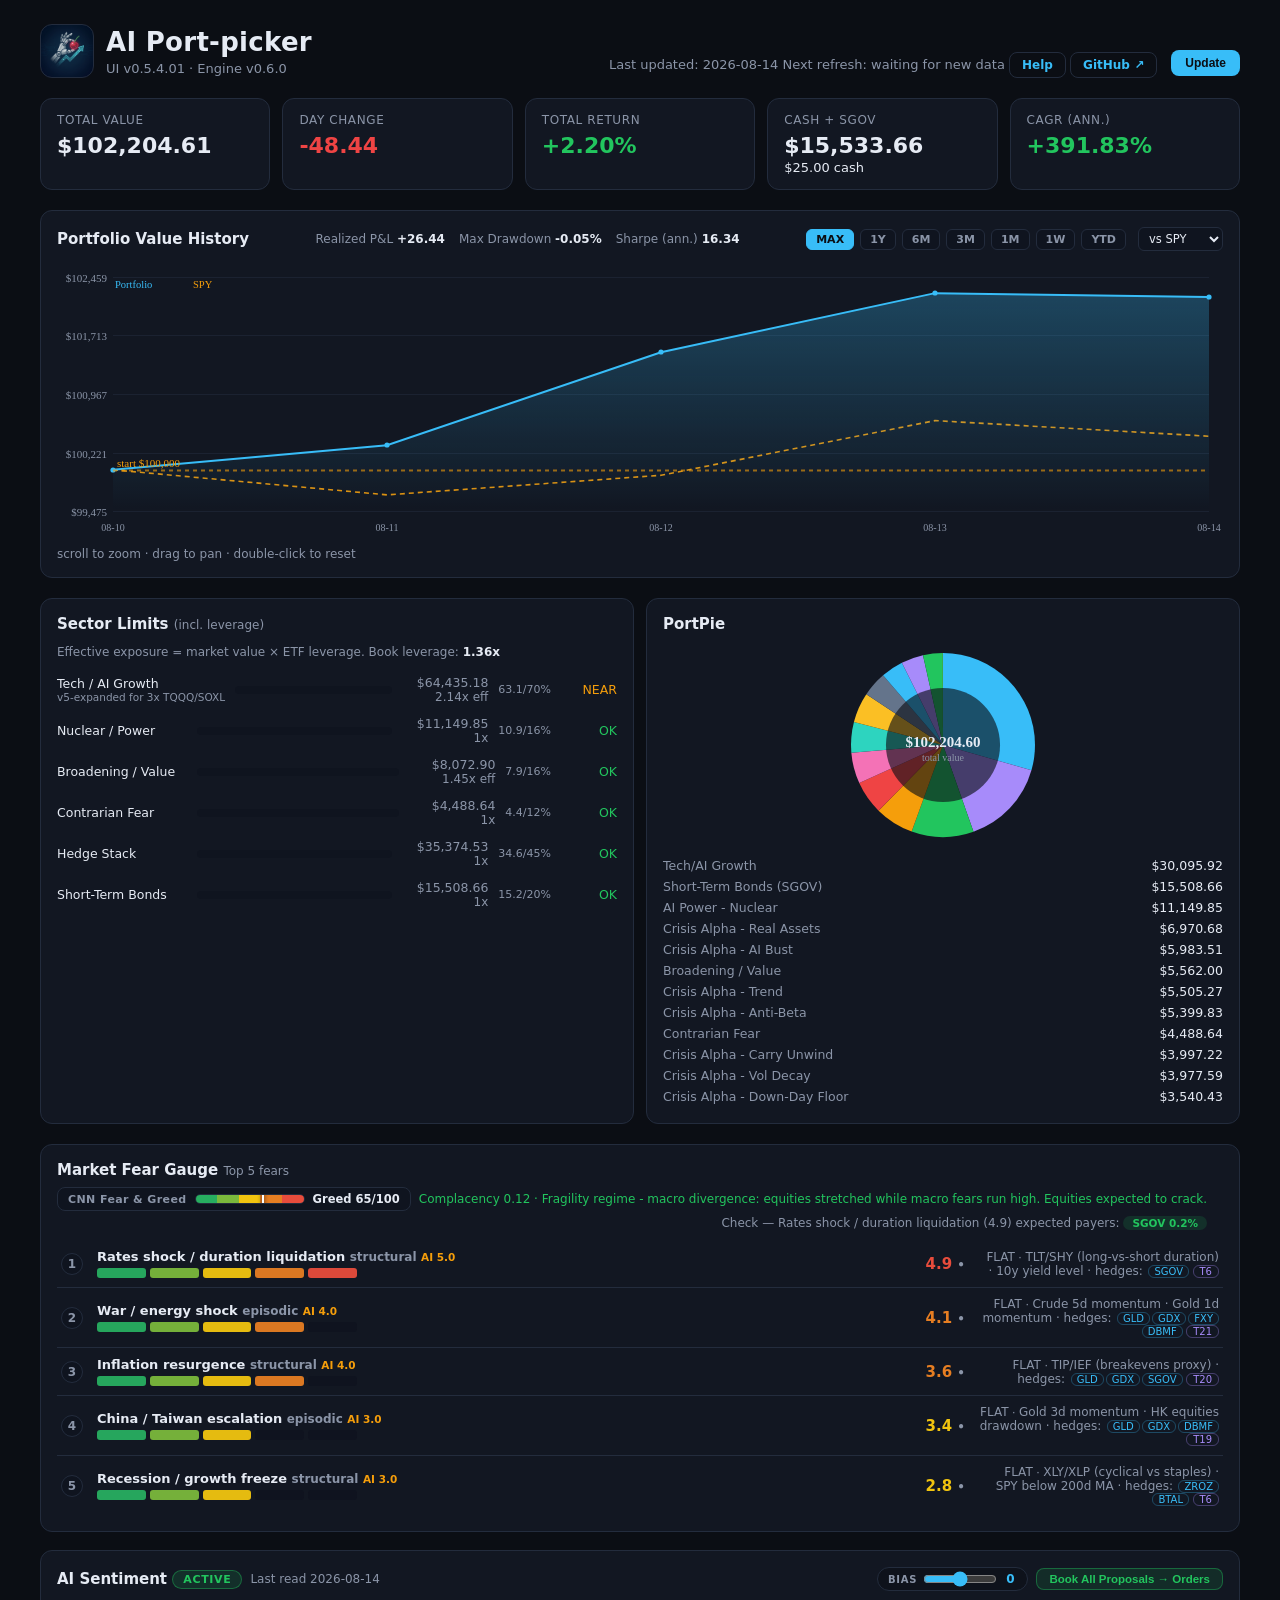
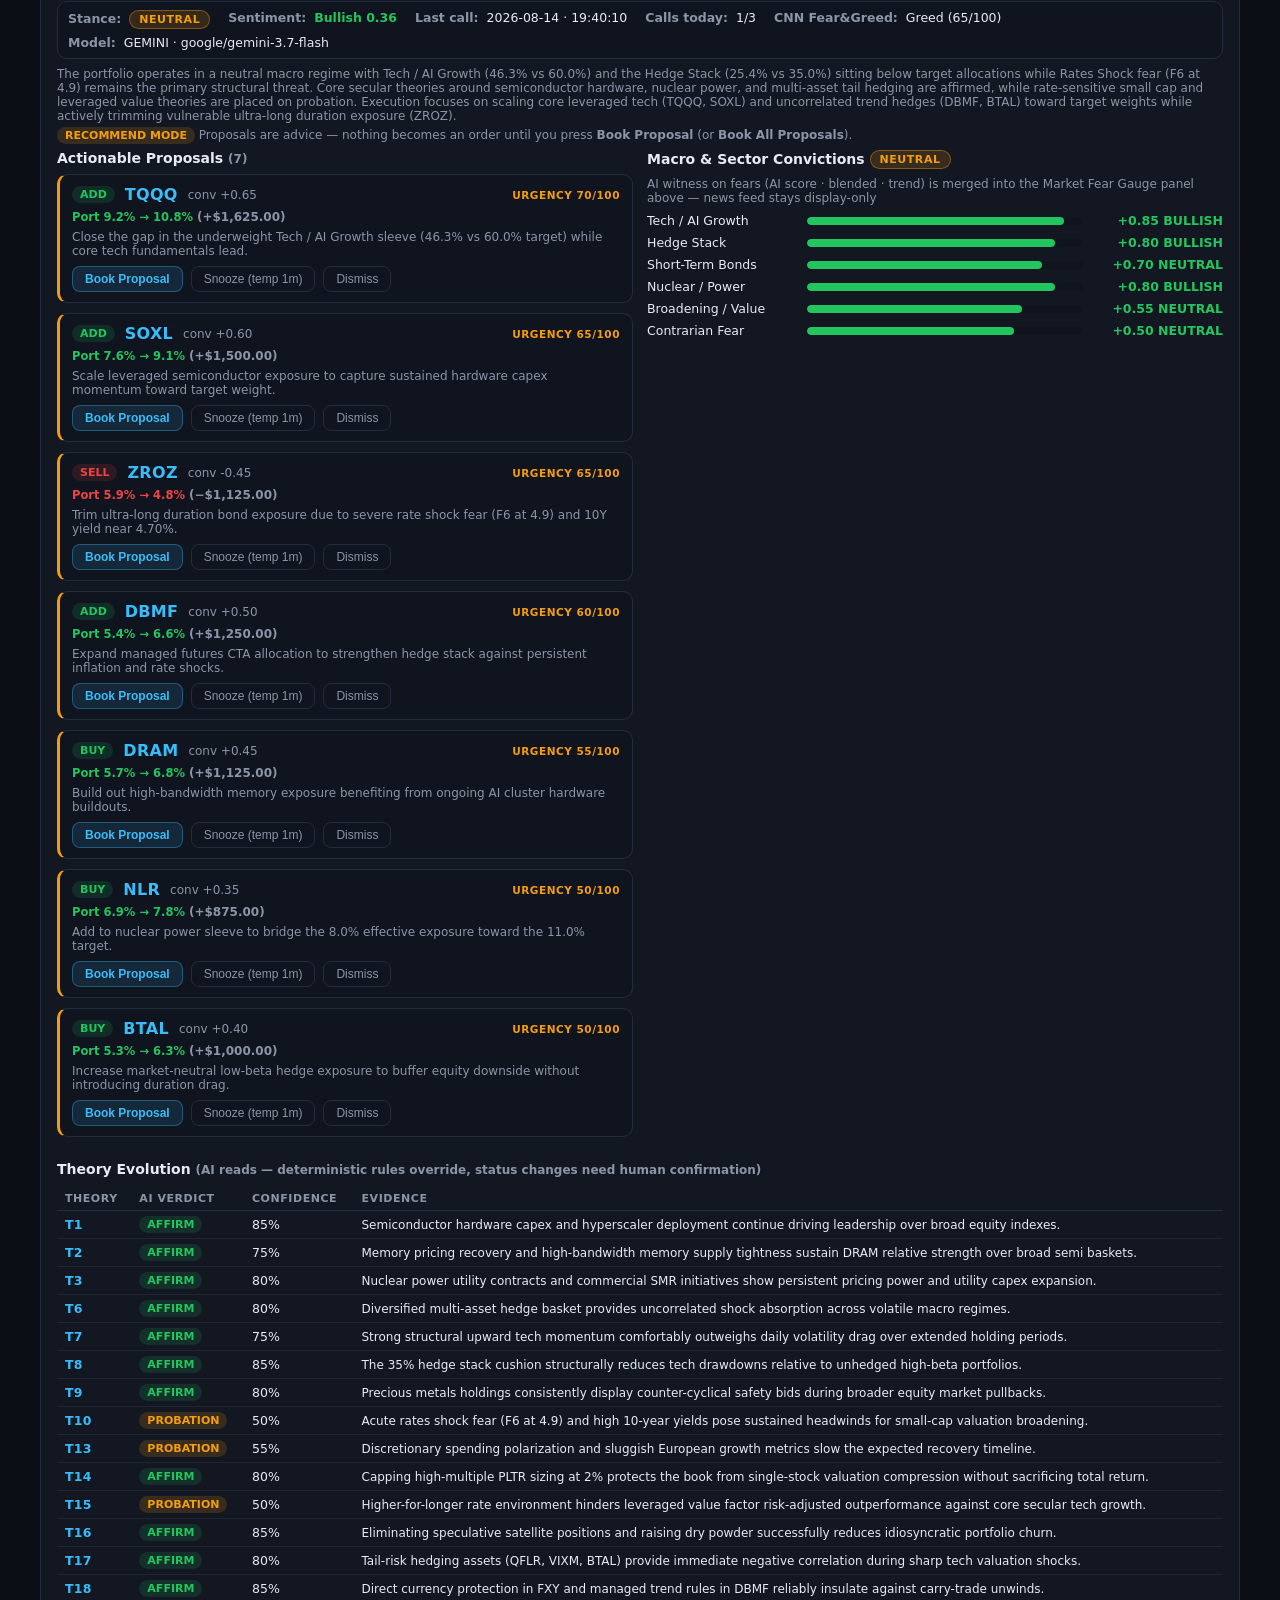
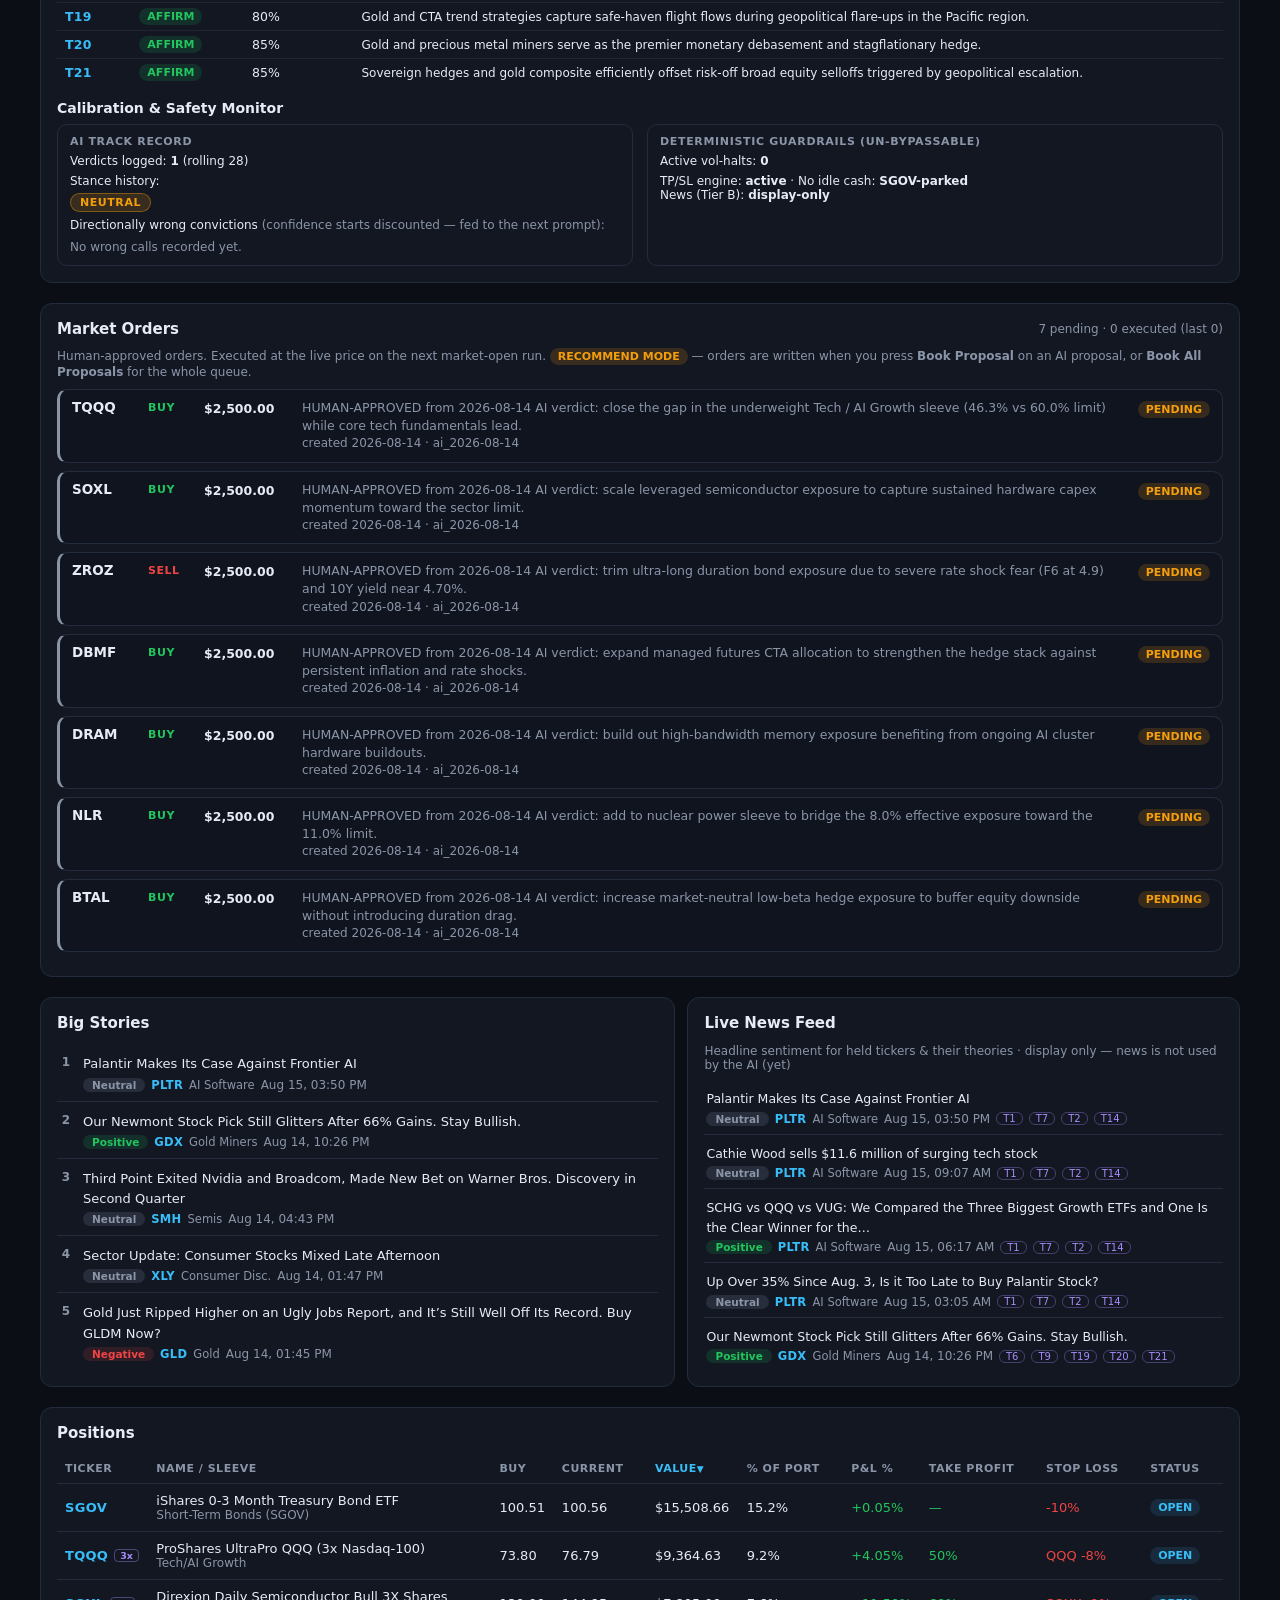
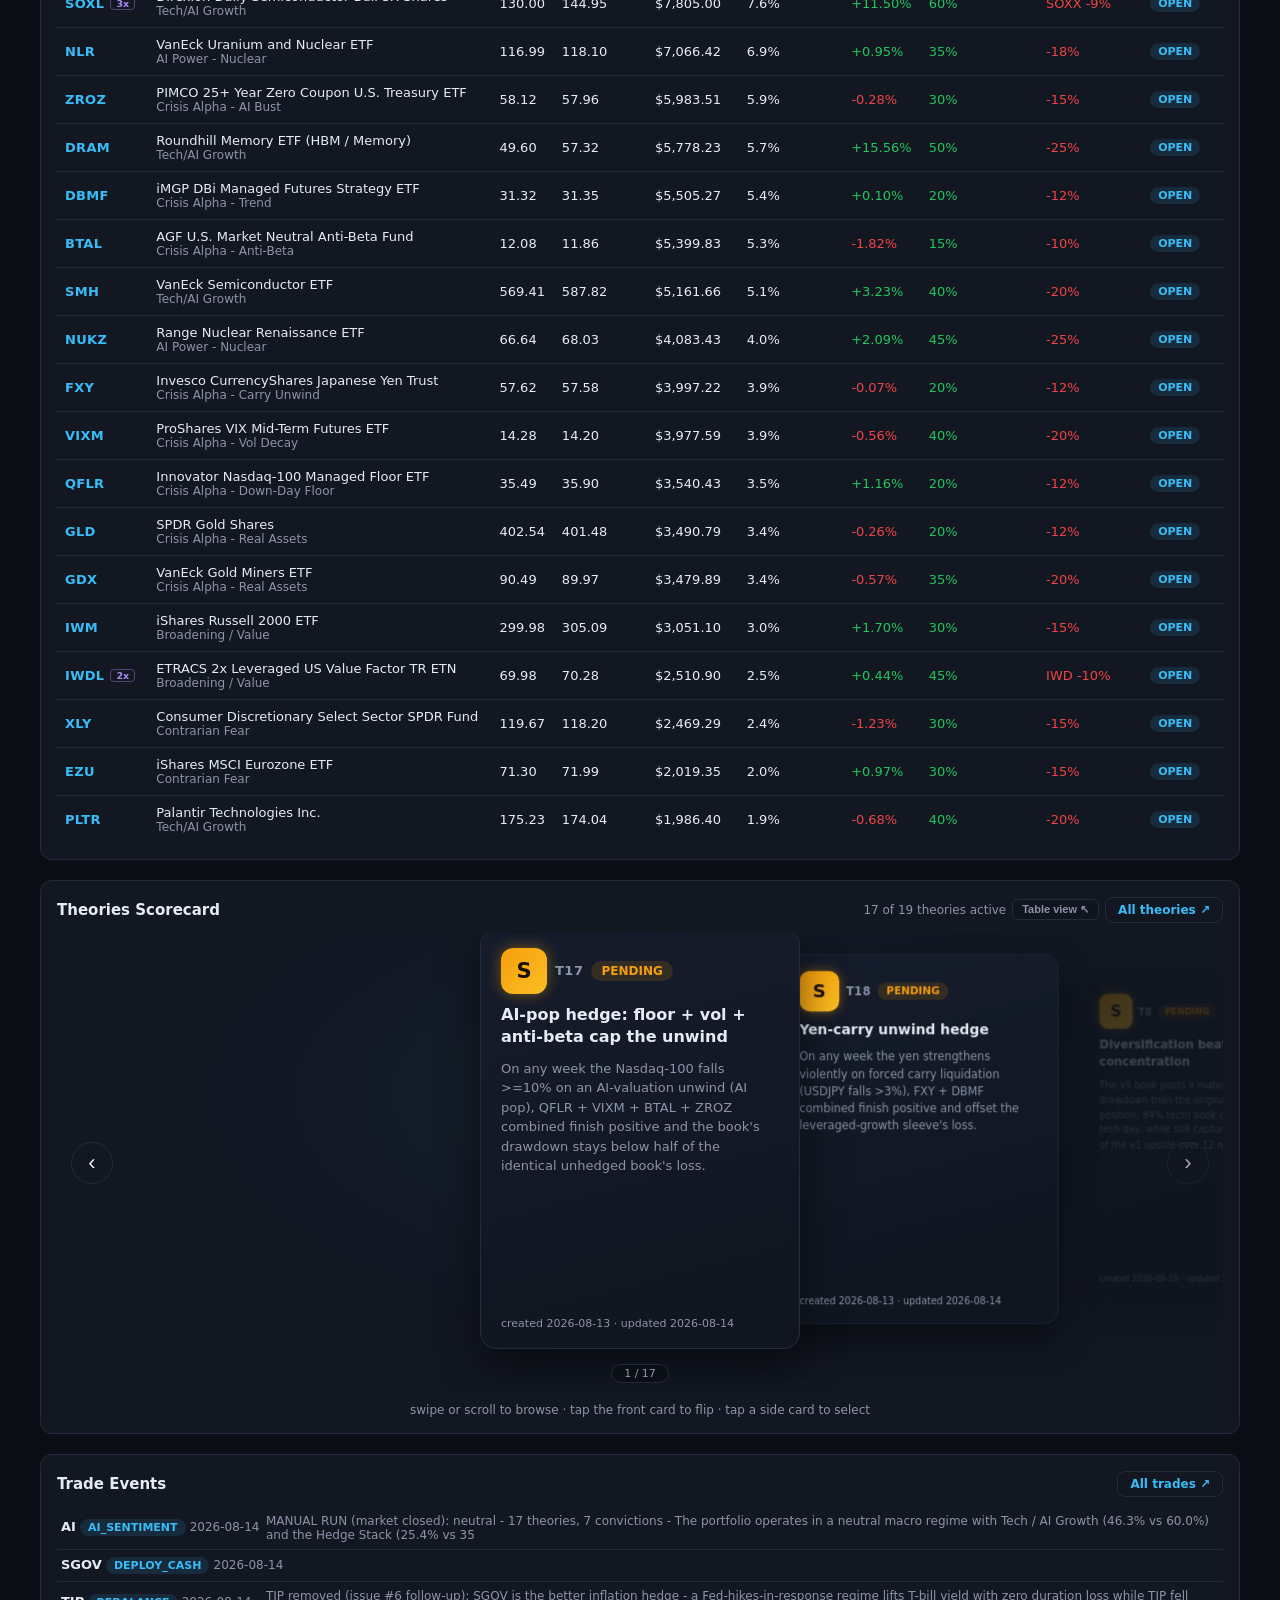
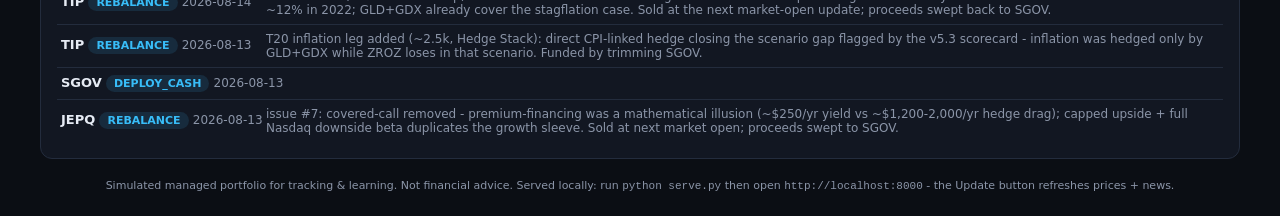
==== index.html @ 57a77f11 "v0.5.4.01: Book All Proposals + conviction sizing, sentiment bias slider, CNN labels, events fallbac" ====
﻿<!DOCTYPE html>
<html lang="en">
<head>
<meta charset="UTF-8">
<meta name="viewport" content="width=device-width, initial-scale=1.0">
<title>AI Port-picker</title>
<link rel="stylesheet" href="styles.css?v=33">
</head>
<!--
  Page skeleton only. Every section below is filled by app.js from the
  AUTO-GENERATED dashboard.js (window.DASH). To change what shows, edit
  app.js or the data in portfolio.json/update.py â€” NOT dashboard.js.

  Section -> render function in app.js:
    header/cards          renderCards()
    chart                 initValueChart()
    sector limits + pie   renderSectors() / initDonut()
    news                  renderNews()
    positions table       renderPositions()
    theories scorecard    renderTheories()
    trade events          renderEvents()
-->
<body>
<div class="wrap">
  <header>
    <div style="display:flex; align-items:center; gap:12px;">
      <div class="mascot" id="mascot" title="AI cherry-picker mascot â€” temp logo (replace with the real one later)"></div>
      <div>
        <h1 id="pname">Portfolio</h1>
        <div class="sub" id="verLine"></div>
      </div>
    </div>
    <div class="asof">Last updated: <span id="asof"></span> <span class="nextRefresh">Next refresh: <span id="nextRefresh">â€“</span></span> <a class="archiveBtn" href="help.html">Help</a> <a class="archiveBtn" href="https://github.com/RubySapior/stock-picker" target="_blank" rel="noopener">GitHub &#8599;</a> <button id="updateBtn" class="updateBtn" title="Run update.py to fetch fresh prices + news, then reload">Update</button></div>
  </header>

  <div class="rebalBanner" id="rebalBanner" style="display:none;"></div>

  <div class="cards" id="cards"></div>

  <div class="panel" style="position:relative; margin-bottom:20px;">
    <div class="charthead">
      <h2>Portfolio Value History</h2>
      <span class="chartstat" id="chartStat"></span>
      <div class="chartbar">
        <span class="rangeBtn active" data-days="0">MAX</span>
        <span class="rangeBtn" data-days="365">1Y</span>
        <span class="rangeBtn" data-days="183">6M</span>
        <span class="rangeBtn" data-days="92">3M</span>
        <span class="rangeBtn" data-days="30">1M</span>
        <span class="rangeBtn" data-days="7">1W</span>
        <span class="rangeBtn" data-days="ytd">YTD</span>
        <label class="bmLabel" title="Overlay a benchmark, normalized to the same $100,000 start">
          <select id="bmSelect" class="bmSelect">
            <option value="SPY">vs SPY</option>
            <option value="QQQ">vs QQQ</option>
            <option value="TQQQ">vs TQQQ</option>
            <option value="MUU">vs MUU</option>
          </select>
        </label>
      </div>
    </div>
    <canvas id="chart" height="280"></canvas>
    <div id="chartTip"></div>
    <div class="muted small" style="margin-top:6px;">scroll to zoom &middot; drag to pan &middot; double-click to reset</div>
  </div>

  <div class="cmp-grid">
    <div class="panel">
      <h2>Sector Limits <span class="muted small" style="font-weight:400;">(incl. leverage)</span></h2>
      <div class="muted small" style="margin-bottom:10px;">Effective exposure = market value &times; ETF leverage. Book leverage: <strong id="levFactor" class="txt" style="color:var(--txt);"></strong></div>
      <div id="sectorList"></div>
    </div>
    <div class="panel" style="position:relative;">
      <h2>PortPie</h2>
      <canvas id="donut" height="200"></canvas>
      <div id="donutTip"></div>
      <div id="sleeveList" style="margin-top:10px;"></div>
    </div>
  </div>

  <div class="panel fearPanel" id="fearSection" style="display:none;">
    <div class="charthead">
      <h2>Market Fear Gauge <span class="muted small" style="font-weight:400;">Top 5 fears</span></h2>
      <div id="complacency" class="compLine"></div>
    </div>
    <div id="fearList"></div>
    <div id="fearSizing" class="sizingBox" style="display:none;"></div>
  </div>

  <div class="panel" id="aiSection" style="margin-bottom:20px;">
    <div class="charthead">
      <h2>AI Sentiment <span class="aiBadge" id="aiStatus">OFF</span></h2>
      <span class="muted small" id="aiSub"></span>
      <span class="aiCtl" id="aiCtl">
        <span class="biasWrap" title="Your sentiment lean (-5 fearful ... +5 bullish) — fed into the AI prompt, shown separately from the CNN gauge">
          <label class="aiModeLabel" for="biasSlider">BIAS</label>
          <input type="range" id="biasSlider" min="-5" max="5" step="1" value="0">
          <span class="biasVal" id="biasVal">0</span>
        </span>
        <button id="execAllBtn" class="execAllBtn" title="Turn all current AI proposals + rotations into human-approved pending market orders (conviction-scaled amounts)">Book All Proposals &rarr; Orders</button>
      </span>
    </div>
    <div id="aiHeartbeat"></div>
    <div class="aiGrid">
      <div id="aiProposals" class="aiCol"></div>
      <div id="aiMacro" class="aiCol"></div>
    </div>
    <div id="aiTheories" style="margin-top:14px;"></div>
    <div id="aiFearProps" style="margin-top:14px;"></div>
    <div id="aiCalib" style="margin-top:14px;"></div>
  </div>

  <div class="panel" id="ordersSection" style="margin-bottom:20px; display:none;">
    <div class="charthead">
      <h2>Market Orders</h2>
      <span class="muted small" id="ordersSub"></span>
    </div>
    <div class="muted small" style="margin-bottom:10px;" id="ordersNote">Human-approved orders from the AI verdict. Executed at the live price on the next market-open run.</div>
    <div id="ordersList"></div>
  </div>

  <div class="news-grid">
    <div class="panel">
      <h2>Big Stories</h2>
      <div id="bigStories"></div>
    </div>
    <div class="panel">
      <h2>Live News Feed</h2>
      <div class="muted small" style="margin-bottom:8px;">Headline sentiment for held tickers &amp; their theories &middot; display only — news is not used by the AI (yet)</div>
      <div class="feedWrap" id="feedWrap">
        <div id="newsFeed"></div>
        <div class="feedBar" aria-hidden="true"><div class="feedThumb" id="feedThumb"></div></div>
      </div>
    </div>
  </div>

  <div class="panel" style="margin-bottom:20px;">
    <h2>Positions</h2>
    <div class="scrollWrap">
      <div class="scroll">
        <table id="posTable">
          <thead><tr>
            <th data-key="ticker">Ticker</th><th data-key="name">Name / Sleeve</th><th data-key="buy_price">Buy</th><th data-key="current_price">Current</th><th data-key="current_value">Value</th><th data-key="pct">% of Port</th>
            <th data-key="pnl_pct">P&amp;L %</th><th data-key="take_profit_pct">Take Profit</th><th data-key="stop_loss_pct">Stop Loss</th><th data-key="status">Status</th>
          </tr></thead>
          <tbody></tbody>
        </table>
      </div>
      <div class="hBar" aria-hidden="true"><div class="hThumb" id="posHThumb"></div></div>
    </div>
  </div>

  <div class="panel" style="margin-bottom:20px;">
    <div class="charthead">
      <h2>Theories Scorecard</h2>
      <div class="chartbar">
        <span class="muted small" id="tCount"></span>
        <button id="viewToggle" class="rangeBtn" title="Switch between the flash-card wheel and the plain table">Table view &#8596;</button>
        <a class="archiveBtn" href="theories.html">All theories &#8599;</a>
      </div>
    </div>
    <div class="wheelStage" id="wheelStage">
      <div class="wheel" id="wheel"></div>
      <button class="wheelBtn prev" id="wPrev" title="Previous card">&#8249;</button>
      <button class="wheelBtn next" id="wNext" title="Next card">&#8250;</button>
      <div class="wheelCounter" id="wCounter"></div>
    </div>
    <div class="wheelHint" id="wheelHint">swipe or scroll to browse &middot; tap the front card to flip &middot; tap a side card to select</div>
    <div id="tableView" style="display:none;">
      <div class="scrollWrap">
        <div class="scroll">
          <table id="theoryTable">
            <thead><tr><th>Rank</th><th>ID</th><th>Theory</th><th>Prediction</th><th>Status</th><th>Evidence Log</th></tr></thead>
            <tbody></tbody>
          </table>
        </div>
        <div class="hBar" aria-hidden="true"><div class="hThumb" id="theoryHThumb"></div></div>
      </div>
    </div>
  </div>

  <div class="panel" style="margin-bottom:20px;">
    <div class="charthead">
      <h2>Trade Events</h2>
      <a class="archiveBtn" href="trades.html">All trades &#8599;</a>
    </div>
    <div id="events"></div>
  </div>

  <footer>Simulated managed portfolio for tracking &amp; learning. Not financial advice. Served locally: run <code>python serve.py</code> then open <code>http://localhost:8000</code> - the Update button refreshes prices + news.</footer>
</div>

<script src="wheel.js?v=8"></script>
<script src="app.js?v=35" defer></script>
</body>
</html>
---- styles.css ----
:root{
    --bg:#0b0e14; --panel:#121722; --panel2:#0f141f; --border:#232c3d;
    --txt:#e6ebf4; --muted:#8b95a8; --green:#22c55e; --red:#ef4444;
    --amber:#f59e0b; --blue:#38bdf8; --violet:#a78bfa;
  }
  *{box-sizing:border-box; margin:0; padding:0;}
  html{scroll-behavior:smooth; overflow-x:hidden; overscroll-behavior-x:contain;}
  body{background:var(--bg); color:var(--txt); font-family:'Segoe UI',system-ui,-apple-system,sans-serif; padding:24px; overflow-x:hidden;}
  .wrap{max-width:1200px; margin:0 auto;}
  header{display:flex; justify-content:space-between; align-items:flex-end; flex-wrap:wrap; gap:12px; margin-bottom:20px;}
  h1{font-size:26px; letter-spacing:.3px;}
  .sub{color:var(--muted); font-size:13px; margin-top:4px;}
  .asof{color:var(--muted); font-size:13px; text-align:right;}
  .updateBtn{cursor:pointer; font-size:12px; font-weight:600; color:#0b0e14; background:var(--blue);
    border:none; border-radius:8px; padding:6px 14px; margin-left:10px; vertical-align:2px;}
  .updateBtn:hover{filter:brightness(1.1);}
  .updateBtn:disabled{opacity:.6; cursor:wait;}
  .mascot{width:54px; height:54px; flex:none; border-radius:12px; border:1.5px dashed var(--border);
    background:var(--panel2) center/contain no-repeat; background-image:url('temp-logo.jpg?v=2');}
  .mascot::after{content:'ICON'; display:flex; width:100%; height:100%; align-items:center; justify-content:center;
    color:var(--muted); font-size:9px; font-weight:700; letter-spacing:1px;}
  .mascot.hasIcon::after{display:none;}
  .mascot.hasIcon{border-style:solid;}
  .cards{display:grid; grid-template-columns:repeat(auto-fit,minmax(160px,1fr)); gap:12px; margin-bottom:20px;}
  .card{background:var(--panel); border:1px solid var(--border); border-radius:12px; padding:14px 16px;}
  .card .label{color:var(--muted); font-size:12px; text-transform:uppercase; letter-spacing:.6px;}
  .card .val{font-size:22px; font-weight:600; margin-top:6px;}
  .card .delta{font-size:13px; margin-top:2px;}
  .cmp-grid{display:grid; grid-template-columns:minmax(0,1fr) minmax(0,1fr); gap:12px; margin-bottom:20px;}
  .panel{background:var(--panel); border:1px solid var(--border); border-radius:12px; padding:16px;}
  .panel h2{font-size:15px; margin-bottom:12px; color:var(--txt);}
  canvas{width:100%; display:block;}
  #donutTip{position:absolute; pointer-events:none; background:rgba(18,23,34,.96); border:1px solid var(--border); border-radius:8px; padding:6px 10px; font-size:12px; color:var(--txt); opacity:0; transition:opacity .12s; z-index:50; box-shadow:0 4px 14px rgba(0,0,0,.45); white-space:nowrap;}
  #chartTip{position:absolute; pointer-events:none; background:rgba(18,23,34,.96); border:1px solid var(--border); border-radius:8px; padding:6px 10px; font-size:12px; color:var(--txt); opacity:0; transition:opacity .12s; z-index:50; box-shadow:0 4px 14px rgba(0,0,0,.45); white-space:nowrap;}
  table{width:100%; border-collapse:collapse; font-size:13px;}
  #posTable th{cursor:pointer; user-select:none; white-space:nowrap;}
  #posTable th:hover{color:var(--txt);}
  #posTable th.sorted{color:var(--blue);}
  #posTable td{white-space:nowrap;}
  .caret{display:inline-block; width:14px; color:var(--blue); font-size:9px; text-align:left;}
  .newTag{display:inline-block; margin-left:6px; font-size:9px; font-weight:700; color:#0b0e14; background:var(--green);
    border-radius:4px; padding:1px 5px; vertical-align:1px; animation:newPulse 2s ease-in-out infinite; white-space:nowrap;}
  @keyframes newPulse{0%,100%{opacity:1;} 50%{opacity:.5;}}
  th{color:var(--muted); text-align:left; padding:8px 8px; border-bottom:1px solid var(--border); font-weight:600; font-size:11px; text-transform:uppercase; letter-spacing:.5px;}
  td{padding:9px 8px; border-bottom:1px solid var(--border);}
  tr:last-child td{border-bottom:none;}
  .pos{color:var(--green);} .neg{color:var(--red);}
  .pill{display:inline-block; padding:2px 8px; border-radius:20px; font-size:11px; font-weight:600;}
  .pill.open{background:rgba(56,189,248,.12); color:var(--blue);}
  .pill.closed{background:rgba(148,163,184,.12); color:var(--muted);}
  .pill.tp{background:rgba(34,197,94,.14); color:var(--green);}
  .pill.sl{background:rgba(239,68,68,.14); color:var(--red);}
  .pill.warn{background:rgba(245,158,11,.16); color:var(--amber);}
  .rebalBanner{border:1px solid rgba(245,158,11,.35); background:rgba(245,158,11,.08); color:var(--amber); border-radius:8px; padding:10px 14px; margin:14px 0; font-size:13px; line-height:1.5;}
  .badge{display:inline-block; padding:3px 10px; border-radius:20px; font-size:12px; font-weight:600;}
  .badge.pending{background:rgba(245,158,11,.14); color:var(--amber);}
  .badge.right{background:rgba(34,197,94,.16); color:var(--green);}
  .badge.wrong{background:rgba(239,68,68,.16); color:var(--red);}
  .badge.partial{background:rgba(167,139,250,.16); color:var(--violet);}
  .badge.s{background:linear-gradient(135deg,#f59e0b,#fbbf24); color:#1a1205; box-shadow:0 0 8px rgba(245,158,11,.4);}
  .badge.a{background:rgba(34,197,94,.18); color:var(--green);}
  .badge.b{background:rgba(56,189,248,.16); color:var(--blue);}
  .badge.c{background:rgba(245,158,11,.16); color:var(--amber);}
  .badge.d{background:rgba(239,68,68,.18); color:var(--red);}
  .badge.abandoned{background:rgba(148,163,184,.14); color:var(--muted); text-decoration:line-through;}
  .badge.paused{background:rgba(167,139,250,.14); color:var(--violet);}
  .scroll{overflow-x:auto; scrollbar-width:none;}
  .scroll::-webkit-scrollbar{width:0; height:0;}
  .scrollWrap{position:relative;}
  .hBar{position:absolute; left:1px; right:1px; bottom:0; height:6px; pointer-events:none; z-index:5;}
  .hThumb{position:absolute; top:0; bottom:0; border-radius:3px; background:rgba(56,189,248,.38); box-shadow:0 0 6px rgba(56,189,248,.18); opacity:0; transition:opacity .35s ease;}
  .scrollWrap.scrolling .hThumb{opacity:1;}
  .muted{color:var(--muted);} .small{font-size:12px;}
  .eventline{display:flex; justify-content:space-between; align-items:center; padding:7px 4px; border-bottom:1px solid var(--border); font-size:13px;}
  .eventline .evWho{min-width:205px; white-space:nowrap; flex-shrink:0;}
  .eventline:last-child{border-bottom:none;}
  footer{margin-top:20px; color:var(--muted); font-size:11px; text-align:center;}
  .thesis{font-size:12.5px; color:var(--muted); margin-top:4px;}
  #theoryTable td{vertical-align:top;}
  #theoryTable td:nth-child(2){white-space:nowrap;}
  #theoryTable th:nth-child(3), #theoryTable td:nth-child(3){width:31%;}
  #theoryTable th:nth-child(4), #theoryTable td:nth-child(4){width:24%;}
  .ev{font-size:12px; color:var(--muted); margin-top:4px; border-left:2px solid var(--border); padding-left:8px;}
  .news-grid{display:grid; grid-template-columns:minmax(0,1.15fr) minmax(0,1fr); gap:12px; margin-bottom:20px;}
  #bigStories .story{display:flex; gap:10px; padding:9px 2px; border-bottom:1px solid var(--border);}
  #bigStories .story:last-child{border-bottom:none;}
  .snum{color:var(--muted); font-size:12px; font-weight:700; padding-top:2px; min-width:14px; text-align:center;}
  .stitle, .fTitle{color:var(--txt); text-decoration:none; line-height:1.4;}
  .stitle{font-size:13px;} .fTitle{font-size:12.5px;}
  .stitle:hover, .fTitle:hover{color:var(--blue);}
  .smeta, .fMeta{color:var(--muted); font-size:11.5px; margin-top:4px; display:flex; align-items:center; gap:6px; flex-wrap:wrap;}
  .sent{display:inline-block; padding:1px 9px; border-radius:999px; font-size:10.5px; font-weight:600; text-transform:capitalize;}
  .sent.positive{color:var(--green); background:rgba(34,197,94,.14);}
  .sent.negative{color:var(--red); background:rgba(239,68,68,.14);}
  .sent.neutral{color:var(--muted); background:rgba(148,163,184,.16);}
  .tick{font-weight:700; color:var(--blue); letter-spacing:.3px;}
  .tick[title]{cursor:help;}
  a.theoryTag{text-decoration:none; cursor:pointer; color:var(--violet);}
  .theoryTag{display:inline-block; font-size:10px; color:var(--violet); border:1px solid rgba(167,139,250,.35); border-radius:6px; padding:0 6px;}
  a.theoryTag:hover{background:rgba(167,139,250,.15);}
  .feedWrap{position:relative;}
  #newsFeed{overflow-y:auto; scrollbar-width:none;}
  #newsFeed::-webkit-scrollbar{width:0; height:0;}
  .feedBar{position:absolute; right:1px; top:2px; bottom:2px; width:6px; pointer-events:none; z-index:5;}
  .feedThumb{position:absolute; left:0; right:0; border-radius:3px; background:rgba(56,189,248,.38); box-shadow:0 0 6px rgba(56,189,248,.18); opacity:0; transition:opacity .35s ease;}
  .feedWrap.scrolling .feedThumb{opacity:1;}
  .feedItem{padding:8px 2px; border-bottom:1px solid var(--border);}
  .feedItem:last-child{border-bottom:none;}
  .charthead{display:flex; justify-content:space-between; align-items:center; flex-wrap:wrap; gap:8px; margin-bottom:10px;}
  .charthead h2{margin-bottom:0;}
  .chartstat{display:flex; align-items:center; gap:14px; flex-wrap:wrap; font-size:12px; color:var(--muted);}
  .chartstat b{color:var(--txt); font-weight:600;}
  .chartbar{display:flex; align-items:center; gap:6px; flex-wrap:wrap;}
  .rangeBtn{cursor:pointer; font-size:11px; font-weight:600; color:var(--muted); border:1px solid var(--border);
    border-radius:6px; padding:3px 9px; background:var(--panel2); user-select:none;}
  .rangeBtn:hover{color:var(--txt); border-color:var(--blue);}
  .rangeBtn.active{color:#0b0e14; background:var(--blue); border-color:var(--blue);}
  .spyLabel{font-size:11.5px; color:var(--muted); display:flex; align-items:center; gap:5px; cursor:pointer; margin-left:4px;}
  .spyLabel input{accent-color:var(--amber);}
  .bmLabel{margin-left:6px;}
  .bmSelect{background:var(--panel2); color:var(--text); border:1px solid var(--border); border-radius:6px;
    font-size:11.5px; font-family:inherit; padding:3px 6px; cursor:pointer;}
  .bmSelect:hover{border-color:var(--amber);}
  .cmp-grid{display:grid; grid-template-columns:minmax(0,1fr) minmax(0,1fr); gap:12px; margin-bottom:20px;}
  .srow{display:flex; align-items:center; gap:10px; padding:6px 0; font-size:12.5px;}
  .sname{min-width:130px;}
  .sbar{flex:1; height:8px; background:var(--panel2); border-radius:6px; overflow:hidden; position:relative;}
  .sbar .fill{height:100%; border-radius:6px;}
  .sbar .capmark{position:absolute; top:-2px; width:2px; height:12px; background:var(--muted);}
  .sval{min-width:86px; text-align:right; color:var(--muted); font-variant-numeric:tabular-nums;}
  .scap{min-width:44px; text-align:right; color:var(--muted); font-size:11px;}
  .sstat{min-width:56px; text-align:right;}
  .stat.ok{color:var(--green);} .stat.warn{color:var(--amber);} .stat.over{color:var(--red); font-weight:700;}
  .levBadge{display:inline-block; margin-left:6px; font-size:9.5px; font-weight:700; color:var(--violet);
    border:1px solid rgba(167,139,250,.4); border-radius:4px; padding:0 5px; vertical-align:1px;}
  .schedTag{display:block; width:max-content; max-width:52px; margin-top:1px; font-size:8px; font-weight:700;
    line-height:1.1; letter-spacing:.2px; text-align:center; color:var(--amber);
    border:1px solid rgba(245,158,11,.45); border-radius:4px; padding:1px 3px; cursor:help;}
  @media (max-width:900px){ .news-grid{grid-template-columns:1fr;} .cmp-grid{grid-template-columns:1fr;} }
  @media (max-width:520px){
    .srow{flex-wrap:wrap; row-gap:6px;}
    .sbar{flex-basis:100%;}
    .sname{flex:1 1 auto; min-width:0;}
  }

  /* ---- market fear gauge ---- */
  .fearPanel{margin-bottom:18px;}
  .fearRow{display:flex; align-items:center; gap:14px; padding:9px 4px; border-bottom:1px solid var(--border);}
  .fearRow:last-child{border-bottom:none;}
  .fearRank{width:22px; height:22px; border-radius:50%; background:var(--panel2); border:1px solid var(--border); color:var(--muted); font-size:12px; font-weight:700; display:flex; align-items:center; justify-content:center; flex:none;}
  .fearMain{flex:1; min-width:0;}
  .fearName{font-size:13px; font-weight:600; margin-bottom:4px;}
  .fearBar{display:flex; gap:4px; max-width:260px;}
  .fearSeg{flex:1; height:10px; border-radius:3px; opacity:.95;}
  .fearScore{font-size:15px; font-weight:700; width:52px; text-align:right; flex:none;}
  .fearArrow{font-size:12px; color:var(--muted);}
  .fearWhy{font-size:11px; color:var(--muted); width:240px; flex:none; text-align:right;}
  .chip{display:inline-block; font-size:10px; color:var(--blue); border:1px solid rgba(56,189,248,.3); border-radius:6px; padding:0 5px; margin-left:2px;}
  .compLine{font-size:12px; text-align:right;}
  .compHot{color:var(--red); font-weight:600;}
  .compMid{color:var(--amber);}
  .compCool{color:var(--green);}
  .fgWrap{display:inline-flex; align-items:center; gap:8px; border:1px solid var(--border); background:var(--panel2); border-radius:8px; padding:4px 10px; margin-right:8px; vertical-align:middle;}
  .fgLabel{font-weight:700; font-size:11px; letter-spacing:.4px; color:var(--muted);}
  .fgTrack{position:relative; display:inline-flex; width:110px; height:10px; border-radius:6px; overflow:hidden; border:1px solid var(--border);}
  .fgZone{flex:1;}
  .fgNeedle{position:absolute; top:-3px; width:2px; height:16px; background:#fff; border-radius:2px; box-shadow:0 0 4px rgba(0,0,0,.8); pointer-events:none;}
  .fgVal{font-weight:700; font-size:11.5px;}
  .sizingBox{margin-top:10px; padding:9px 12px; border:1px solid rgba(245,158,11,.4); border-radius:8px; background:rgba(245,158,11,.08); font-size:12px; color:var(--amber);}
  @media (max-width:900px){ .fearRow{flex-wrap:wrap;} .fearWhy{width:100%; text-align:left;} }

  /* ---- theory archive (theories.html) ---- */
  .archiveBtn{display:inline-block; padding:5px 12px; border:1px solid var(--border); border-radius:8px; color:var(--blue); text-decoration:none; font-size:12px; font-weight:600;}
  .archiveBtn:hover{border-color:var(--blue); background:rgba(56,189,248,.08);}
  .filterbar{display:flex; align-items:center; gap:10px; flex-wrap:wrap; margin-bottom:12px;}
  .searchBox{flex:1; min-width:220px; background:var(--panel2); border:1px solid var(--border); border-radius:8px; color:var(--txt); padding:7px 12px; font-size:13px; outline:none;}
  .searchBox:focus{border-color:var(--blue);}
  .btnGroup{display:inline-flex; gap:4px; flex-wrap:wrap;}
  .fBtn.active{color:var(--txt); border-color:var(--blue); background:rgba(56,189,248,.12);}

  /* ---- help page (help.html) ---- */
  .helpTab{cursor:pointer; font-size:12px; font-weight:600; color:var(--muted); border:1px solid var(--border);
    border-radius:8px; padding:6px 18px; background:var(--panel2); user-select:none;}
  .helpTab:hover{color:var(--txt); border-color:var(--blue);}
  .helpTab.active{color:#0b0e14; background:var(--blue); border-color:var(--blue);}
  .helpText{font-size:13px; line-height:1.7; color:var(--txt); margin:0;}
  .helpList{margin:0; padding-left:20px; font-size:13px; line-height:1.7; color:var(--txt);}
  .helpList li{margin-bottom:8px;}
  .helpList code, .helpText code, table code{background:var(--panel2); border:1px solid var(--border); border-radius:4px; padding:1px 5px; font-size:12px;}

  /* ---- theory archive flash-card wheel (theories.html) ---- */
  .wheelStage{position:relative; height:min(460px, 64vh); perspective:1500px; overflow:hidden; touch-action:pan-y; cursor:grab; border-radius:16px; background:radial-gradient(ellipse at 50% 35%, rgba(56,189,248,.05), transparent 60%); user-select:none; -webkit-user-select:none; -webkit-touch-callout:none;}
  .wheelStage.dragging{cursor:grabbing;}
  .wheel{position:absolute; inset:0;}
  .wheelStage .card{position:absolute; left:50%; top:calc(50% - 24px); width:min(320px, 82vw); height:min(420px, 56vh); background:transparent; border:none; padding:0; transition:transform .85s cubic-bezier(.22,.9,.3,1), opacity .35s ease; cursor:pointer;}
  .wheelStage.dragging .card{transition:transform .3s cubic-bezier(.25,.85,.35,1), opacity .3s ease;}
  .cardInner{position:absolute; inset:0; z-index:1; perspective:1200px; transform-style:preserve-3d; transition:transform .85s cubic-bezier(.4,.1,.2,1);}
  .wheelStage .card.flipped .cardInner{transform:rotateY(180deg);}
  .face{position:absolute; inset:0; backface-visibility:hidden; -webkit-backface-visibility:hidden; border-radius:16px; border:1px solid var(--border); background:linear-gradient(165deg, #151c2b 0%, #10151f 100%); box-shadow:0 18px 40px rgba(0,0,0,.5); display:flex; flex-direction:column; padding:18px 20px; overflow:hidden;}
  .face.back{transform:rotateY(180deg); background:linear-gradient(165deg, #10161f 0%, #0d1119 100%);}
  .wheelStage .card.dim .face{filter:brightness(.75);}
  .cTop{display:flex; align-items:center; gap:8px; margin-bottom:10px;}
  .cTier{width:46px; height:46px; flex:none; border-radius:12px; display:flex; align-items:center; justify-content:center; font-size:21px; font-weight:800;}
  .cTier.s{background:linear-gradient(135deg,#f59e0b,#fbbf24); color:#1a1205; box-shadow:0 0 14px rgba(245,158,11,.45);}
  .cTier.a{background:rgba(34,197,94,.18); color:var(--green); border:1px solid rgba(34,197,94,.4);}
  .cTier.b{background:rgba(56,189,248,.16); color:var(--blue); border:1px solid rgba(56,189,248,.4);}
  .cTier.c{background:rgba(245,158,11,.16); color:var(--amber); border:1px solid rgba(245,158,11,.4);}
  .cTier.d{background:rgba(239,68,68,.18); color:var(--red); border:1px solid rgba(239,68,68,.4);}
  .cId{font-size:13px; font-weight:700; color:var(--muted); letter-spacing:.5px;}
  .cTitle{font-size:16px; font-weight:700; line-height:1.4; margin-bottom:10px;}
  .cPred{font-size:13px; color:var(--muted); line-height:1.5; flex:1; overflow-y:auto;}
  .cFoot{margin-top:12px; font-size:11px;}
  .cSection{font-size:10.5px; font-weight:700; letter-spacing:1.5px; color:var(--muted); text-transform:uppercase; margin:6px 0 4px;}
  .cThesis{font-size:12.5px; color:var(--txt); line-height:1.5; margin-bottom:8px; max-height:96px; overflow-y:auto;}
  .cEvs{flex:1; overflow-y:auto; padding-right:4px;}
  .cEvs .ev{font-size:11.5px;}
  .wheelBtn{position:absolute; top:50%; transform:translateY(-50%); width:42px; height:42px; border-radius:50%; background:var(--panel); border:1px solid var(--border); color:var(--txt); font-size:22px; line-height:1; cursor:pointer; z-index:60; transition:all .15s;}
  .wheelBtn:hover{border-color:var(--blue); color:var(--blue); background:rgba(56,189,248,.1);}
  .wheelBtn.prev{left:14px;}
  .wheelBtn.next{right:14px;}
  .wheelCounter{position:absolute; bottom:10px; left:50%; transform:translateX(-50%); background:rgba(11,14,20,.8); border:1px solid var(--border); border-radius:20px; padding:2px 12px; font-size:11px; color:var(--muted); z-index:200; pointer-events:none;}
  .wheelHint{text-align:center; color:var(--muted); font-size:12px; margin-top:10px;}
  @media (max-width:700px){
    .wheelBtn{width:34px; height:34px; font-size:18px;}
    .wheelBtn.prev{left:6px;} .wheelBtn.next{right:6px;}
  }


/* ---- AI Sentiment section ---- */
.aiBadge{display:inline-block; font-size:11px; font-weight:700; letter-spacing:.06em; padding:2px 10px; border-radius:20px; vertical-align:middle;}
.aiBadge.active{background:rgba(34,197,94,.14); color:var(--green); border:1px solid rgba(34,197,94,.4);}
.aiBadge.degraded{background:rgba(245,158,11,.16); color:var(--amber); border:1px solid rgba(245,158,11,.4);}
.aiBadge.off{background:rgba(148,163,184,.12); color:var(--muted); border:1px solid var(--border);}
.stancePill{display:inline-block; font-size:11px; font-weight:700; letter-spacing:.05em; padding:2px 9px; border-radius:12px; vertical-align:middle;}
.stancePill.risk_on{background:rgba(34,197,94,.14); color:var(--green); border:1px solid rgba(34,197,94,.4);}
.stancePill.risk_off{background:rgba(239,68,68,.14); color:var(--red); border:1px solid rgba(239,68,68,.4);}
.stancePill.neutral{background:rgba(245,158,11,.16); color:var(--amber); border:1px solid rgba(245,158,11,.4);}
.aiBar{display:flex; flex-wrap:wrap; gap:6px 18px; padding:8px 10px; background:var(--panel2); border:1px solid var(--border); border-radius:10px; margin-bottom:8px; font-size:12.5px;}
.aiBarItem strong{color:var(--muted); font-weight:600; margin-right:4px;}
.aiSlate{padding:14px; border:1px dashed var(--border); border-radius:10px; color:var(--muted); font-size:13px; line-height:1.6;}
.aiGrid{display:grid; grid-template-columns:1fr 1fr; gap:14px; margin-top:6px;}
@media(max-width:900px){ .aiGrid{grid-template-columns:1fr;} }
.aiColHead{font-size:14px; margin:0 0 8px;}
.propCard{border:1px solid var(--border); border-left:3px solid var(--muted); border-radius:10px; padding:10px 12px; margin-bottom:10px; background:var(--panel2); position:relative; perspective:900px;}
.propCard.urgred{border-left-color:var(--red);}
.propCard.urgamber{border-left-color:var(--amber);}
.propCard.urglow{border-left-color:#4a5568;}
.propInner{position:relative; transform-style:preserve-3d; transition:transform .35s ease;}
.propCard.flipped .propInner{transform:rotateY(180deg);}
.propFace{backface-visibility:hidden; -webkit-backface-visibility:hidden;}
.propBack{position:absolute; inset:0; transform:rotateY(180deg); display:flex; flex-direction:column; justify-content:center; border-radius:8px;}
.propTop{display:flex; align-items:center; gap:10px; flex-wrap:wrap;}
.urgTag{font-size:10.5px; font-weight:700; letter-spacing:.05em; margin-left:auto;}
.urgTag.urgred{color:var(--red);}
.urgTag.urgamber{color:var(--amber);}
.urgTag.urglow{color:var(--muted);}
.aiBtns{display:flex; gap:8px; margin-top:8px; flex-wrap:wrap;}
.aiBtn{background:rgba(56,189,248,.12); color:var(--blue); border:1px solid rgba(56,189,248,.35); border-radius:8px; padding:5px 12px; font-size:12px; cursor:pointer; font-weight:600;}
.aiBtn:hover{background:rgba(56,189,248,.25);}
.aiBtn.ghost{background:transparent; color:var(--muted); border-color:var(--border); font-weight:400;}
.aiBtn.ghost:hover{color:var(--txt);}
.sectRow{display:flex; align-items:center; gap:10px; margin-bottom:7px; font-size:12.5px;}
.sectName{width:150px; flex:none; overflow:hidden; text-overflow:ellipsis; white-space:nowrap;}
.sectBar{flex:1; height:8px; border-radius:4px; background:var(--panel2); overflow:hidden;}
.sectFill{height:100%; border-radius:4px;}
.sectFill.pos{background:var(--green);}
.sectFill.neg{background:var(--red);}
.sectVal{width:130px; flex:none; text-align:right; font-weight:600; font-variant-numeric:tabular-nums;}
.aiFearTable{width:100%; border-collapse:collapse; font-size:12.5px; margin-top:10px;}
.aiFearTable th{text-align:left; color:var(--muted); font-weight:600; font-size:11px; text-transform:uppercase; letter-spacing:.05em; padding:5px 8px; border-bottom:1px solid var(--border);}
.aiFearTable td{padding:5px 8px; border-bottom:1px solid rgba(128,138,152,.12);}
.aiWit{font-size:10.5px; color:var(--amber); font-weight:600;}
.aiCtl{display:inline-flex; align-items:center; gap:8px; margin-left:auto;}
.aiModeLabel{font-size:10px; font-weight:700; letter-spacing:.08em; color:var(--muted);}
.biasWrap{display:inline-flex; align-items:center; gap:6px; background:rgba(11,14,20,.5); border:1px solid var(--border); border-radius:20px; padding:3px 10px;}
.biasWrap input[type=range]{width:74px; accent-color:var(--blue); cursor:pointer;}
.biasVal{font-size:12px; font-weight:800; color:var(--blue); min-width:14px; text-align:center;}
.execAllBtn{background:rgba(34,197,94,.12); color:var(--green); border:1px solid rgba(34,197,94,.4); border-radius:8px; padding:4px 12px; font-size:11.5px; font-weight:700; cursor:pointer;}
.execAllBtn:hover:not(:disabled){background:rgba(34,197,94,.25);}
.execAllBtn:disabled{opacity:.4; cursor:not-allowed;}
.portChg{font-size:11.5px; font-weight:600; margin-top:6px;}
.portChg.pos{color:var(--green);} .portChg.neg{color:var(--red);}
.sentIdx{font-weight:800;}
.rotBook{margin-left:auto; flex:none;}
.rotRow{display:flex; align-items:center; gap:8px; border:1px solid var(--border); border-left:3px solid var(--blue); border-radius:10px; padding:8px 12px; margin-bottom:8px; background:var(--panel2); font-size:12.5px; flex-wrap:wrap;}
.rotArrow{color:var(--blue); font-weight:800;}
.fpRow{border:1px dashed var(--border); border-radius:8px; padding:8px 12px; margin-bottom:8px; font-size:12.5px; background:var(--panel2);}
.fpRow strong{color:var(--amber);}
.calibBadge{display:inline-block; font-size:11px; font-weight:700; border-radius:10px; padding:2px 9px; margin:2px 4px 2px 0; background:rgba(245,158,11,.14); color:var(--amber); border:1px solid rgba(245,158,11,.4);}
.calibBadge.neg{background:rgba(239,68,68,.14); color:var(--red); border-color:rgba(239,68,68,.4);}
.calibBadge.amber{background:rgba(245,158,11,.14); color:var(--amber); border-color:rgba(245,158,11,.4);}
.calibGrid{display:grid; grid-template-columns:1fr 1fr; gap:14px; margin-top:6px;}
@media(max-width:900px){ .calibGrid{grid-template-columns:1fr;} }
.calibGrid > div{border:1px solid var(--border); border-radius:10px; padding:10px 12px;}
.calibHead{font-size:11px; font-weight:700; letter-spacing:.06em; color:var(--muted);}
.orderRow{display:flex; align-items:flex-start; gap:12px; border:1px solid var(--border); border-left:3px solid var(--muted); border-radius:10px; padding:9px 12px; margin-bottom:8px; background:var(--panel2); font-size:12.5px;}
.orderRow.pending{border-left-color:var(--amber);}
.orderRow.executed{border-left-color:var(--green);}
.orderTicker{font-weight:800; font-size:13.5px; width:64px; flex:none;}
.orderAct{font-size:11px; font-weight:800; letter-spacing:.05em; width:44px; flex:none; margin-top:2px;}
.orderAct.pos{color:var(--green);}
.orderAct.neg{color:var(--red);}
.orderAmt{font-weight:700; font-variant-numeric:tabular-nums; width:86px; flex:none; margin-top:2px;}
.orderNote{flex:1; color:var(--muted); line-height:1.45; min-width:0;}
.orderRow .pill{flex:none; margin-top:2px;}
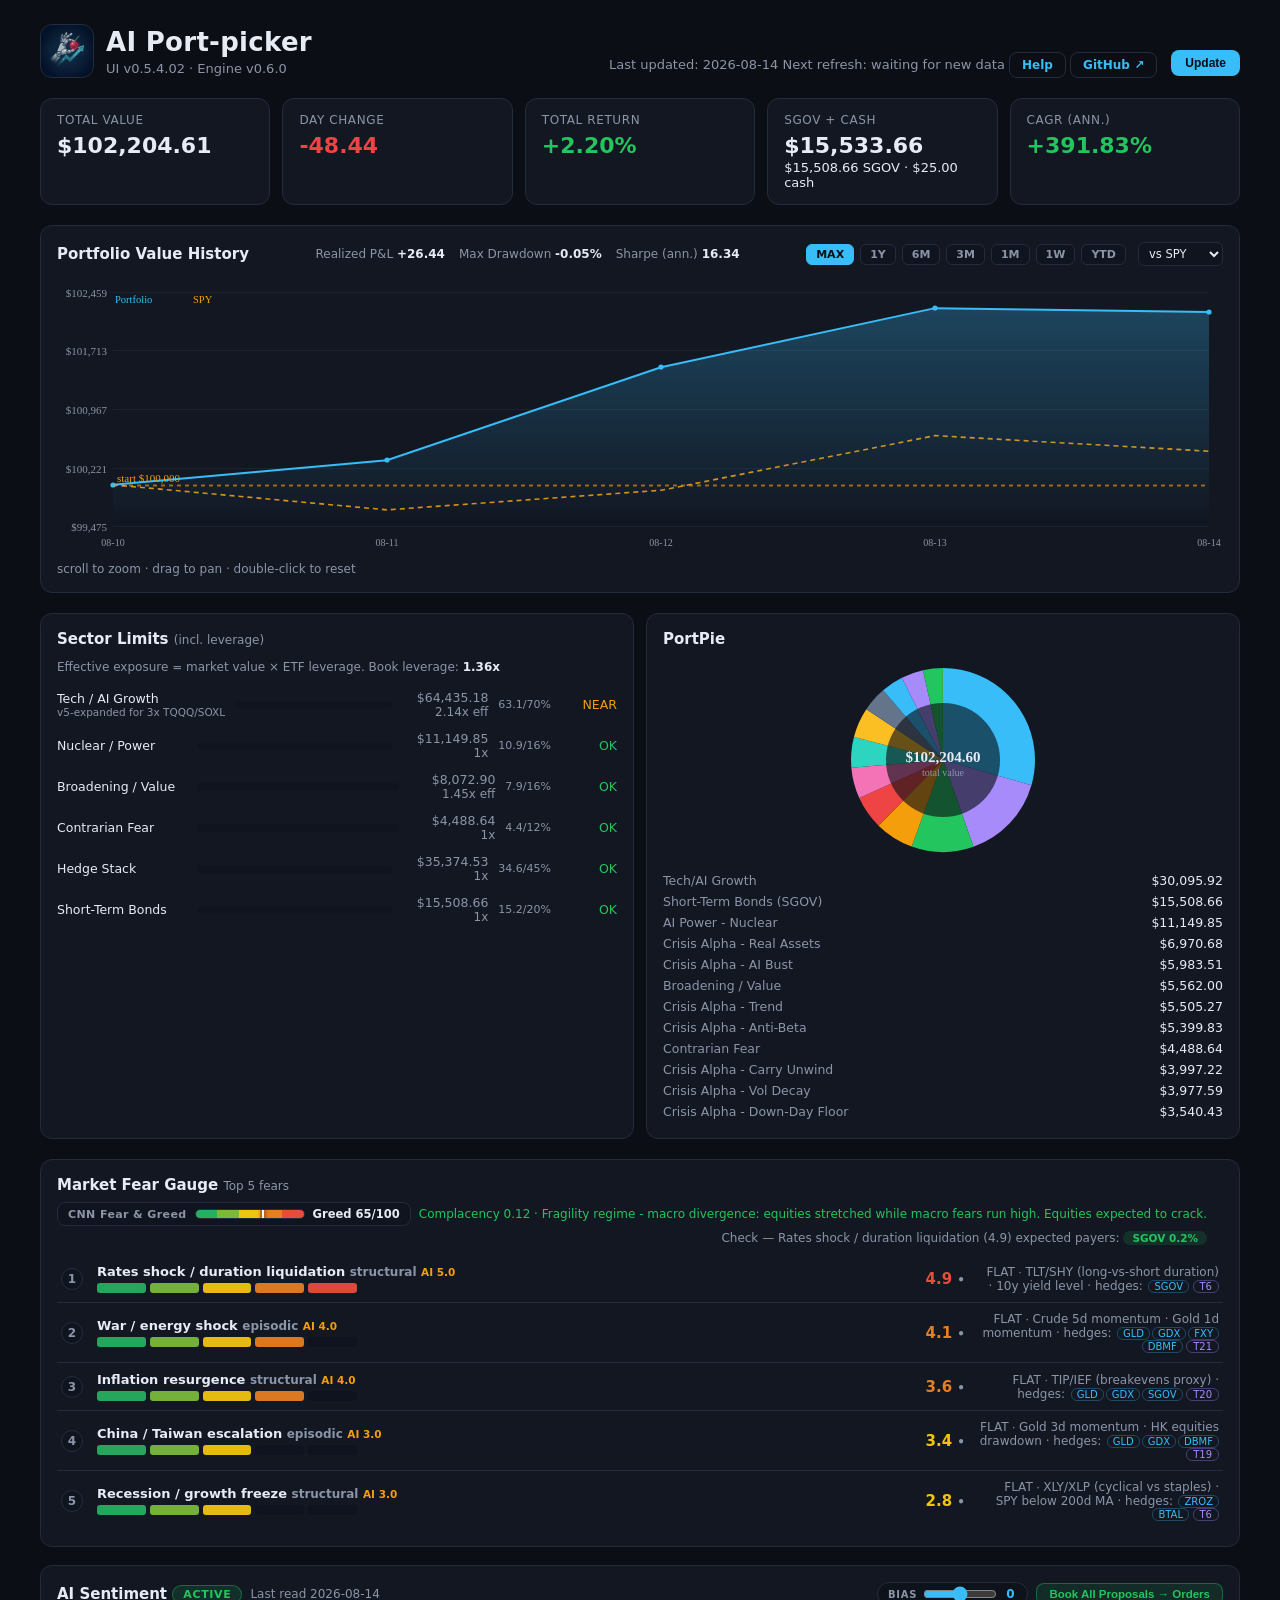
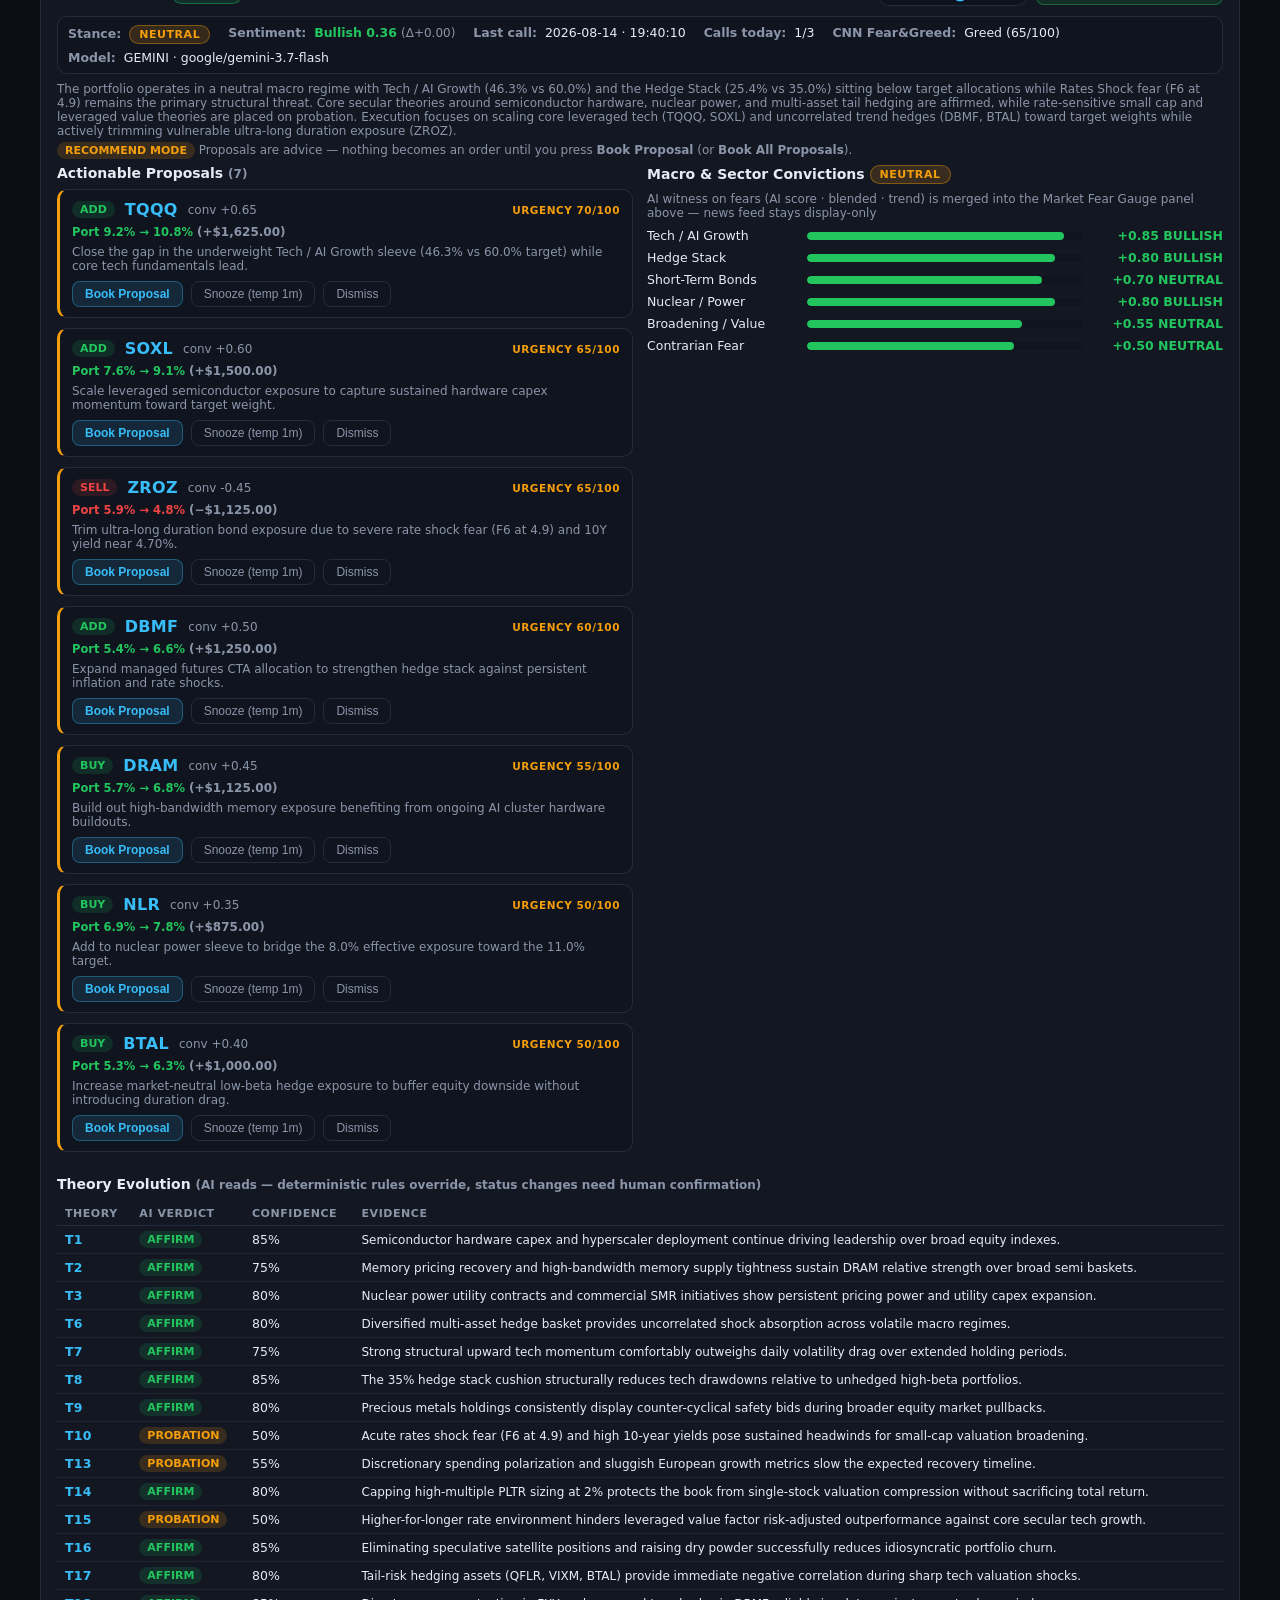
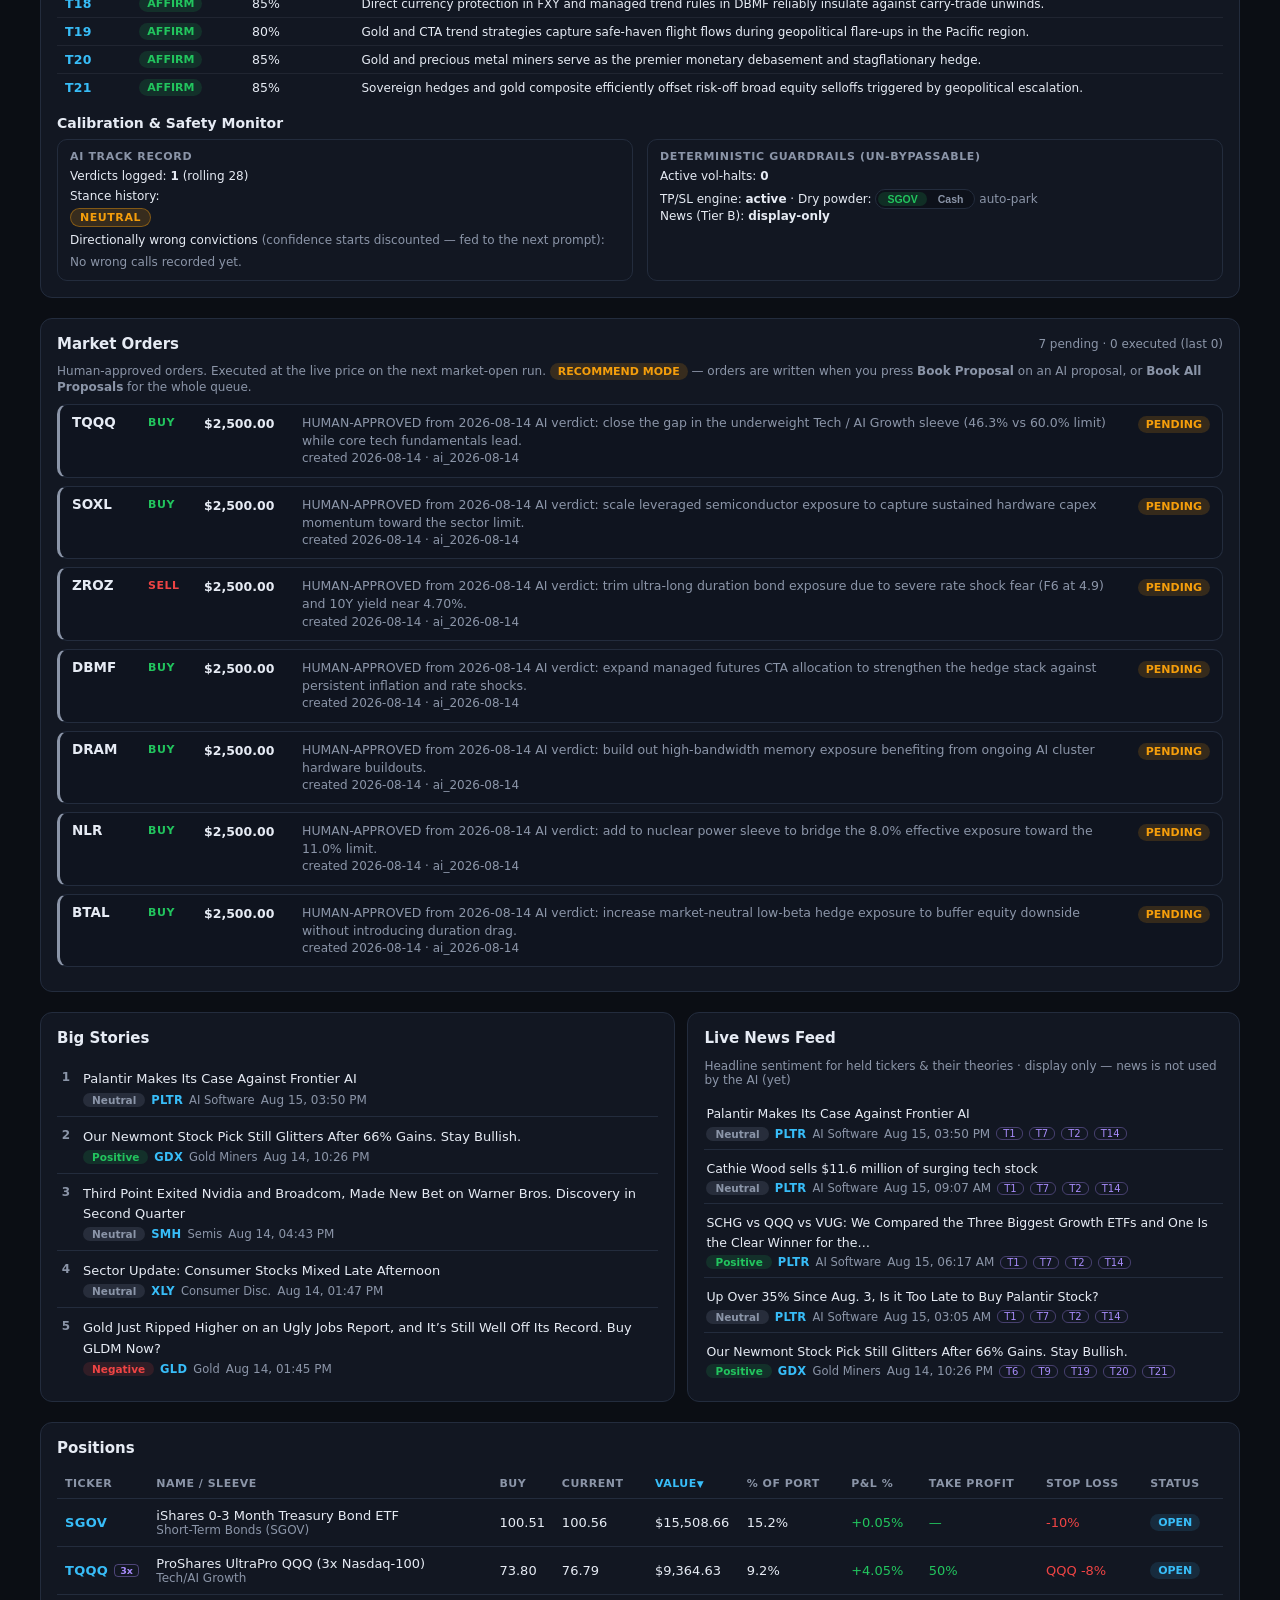
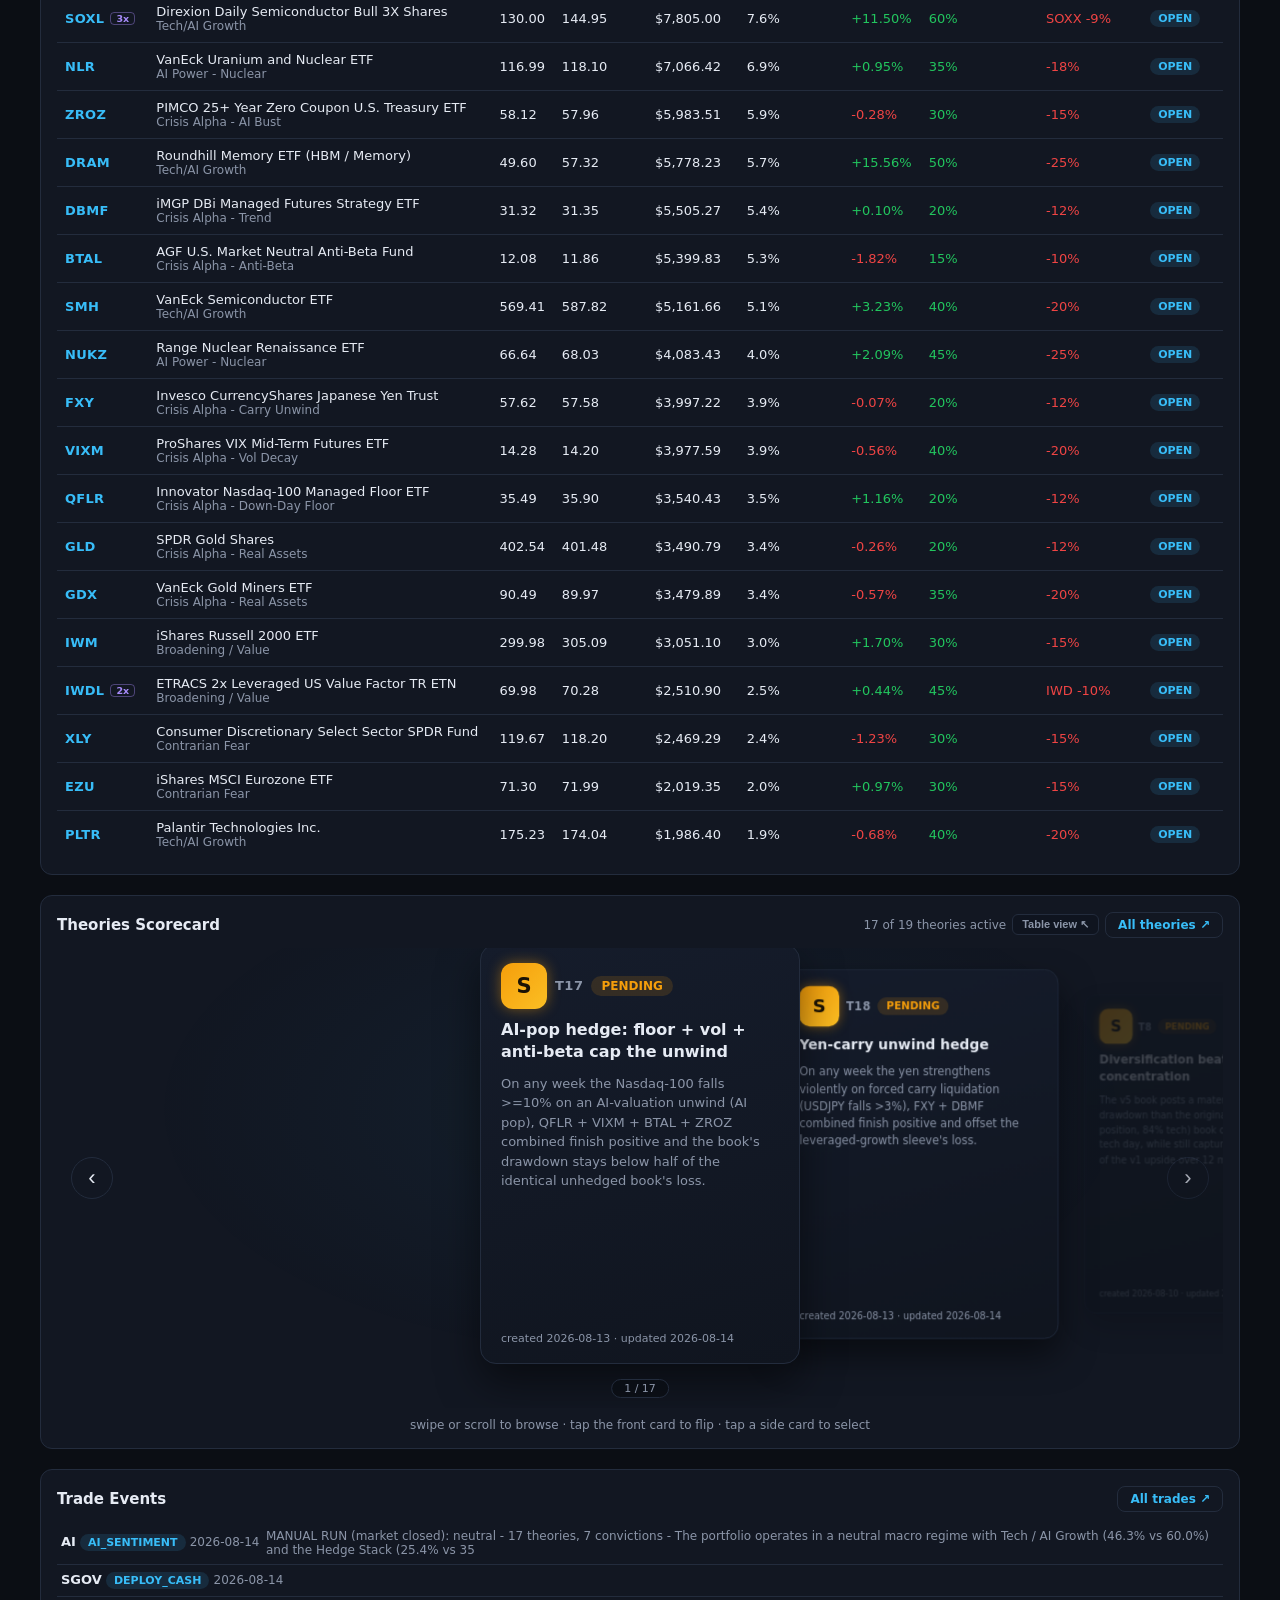
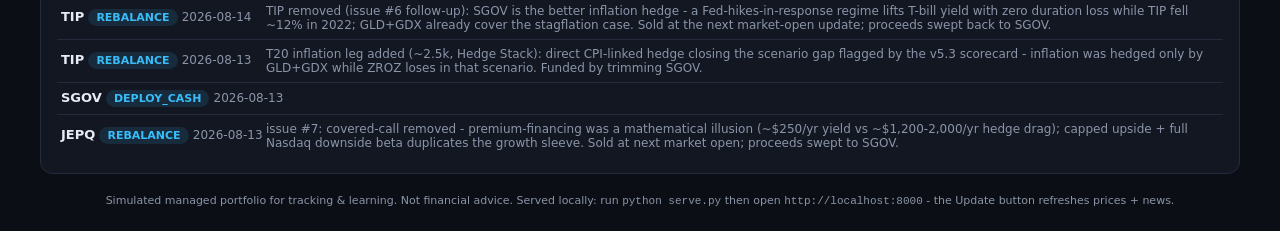
==== commit bc6bb115: "v0.5.4.02: SGOV + Cash labels, dry-powder park toggle (POST /park), always-on sentiment delta, color" ====
--- a/index.html
+++ b/index.html
@@ -4,7 +4,7 @@
 <meta charset="UTF-8">
 <meta name="viewport" content="width=device-width, initial-scale=1.0">
 <title>AI Port-picker</title>
-<link rel="stylesheet" href="styles.css?v=33">
+<link rel="stylesheet" href="styles.css?v=34">
 </head>
 <!--
   Page skeleton only. Every section below is filled by app.js from the
@@ -191,6 +191,6 @@
 </div>
 
 <script src="wheel.js?v=8"></script>
-<script src="app.js?v=35" defer></script>
+<script src="app.js?v=36" defer></script>
 </body>
 </html>
--- a/styles.css
+++ b/styles.css
@@ -282,6 +282,9 @@
 .portChg{font-size:11.5px; font-weight:600; margin-top:6px;}
 .portChg.pos{color:var(--green);} .portChg.neg{color:var(--red);}
 .sentIdx{font-weight:800;}
+.parkTog{display:inline-flex; gap:2px; background:rgba(11,14,20,.6); border:1px solid var(--border); border-radius:12px; padding:2px; vertical-align:middle;}
+.parkTog button{background:transparent; color:var(--muted); border:0; border-radius:10px; padding:1px 9px; font-size:10.5px; font-weight:700; cursor:pointer;}
+.parkTog button.on{background:rgba(34,197,94,.16); color:var(--green);}
 .rotBook{margin-left:auto; flex:none;}
 .rotRow{display:flex; align-items:center; gap:8px; border:1px solid var(--border); border-left:3px solid var(--blue); border-radius:10px; padding:8px 12px; margin-bottom:8px; background:var(--panel2); font-size:12.5px; flex-wrap:wrap;}
 .rotArrow{color:var(--blue); font-weight:800;}
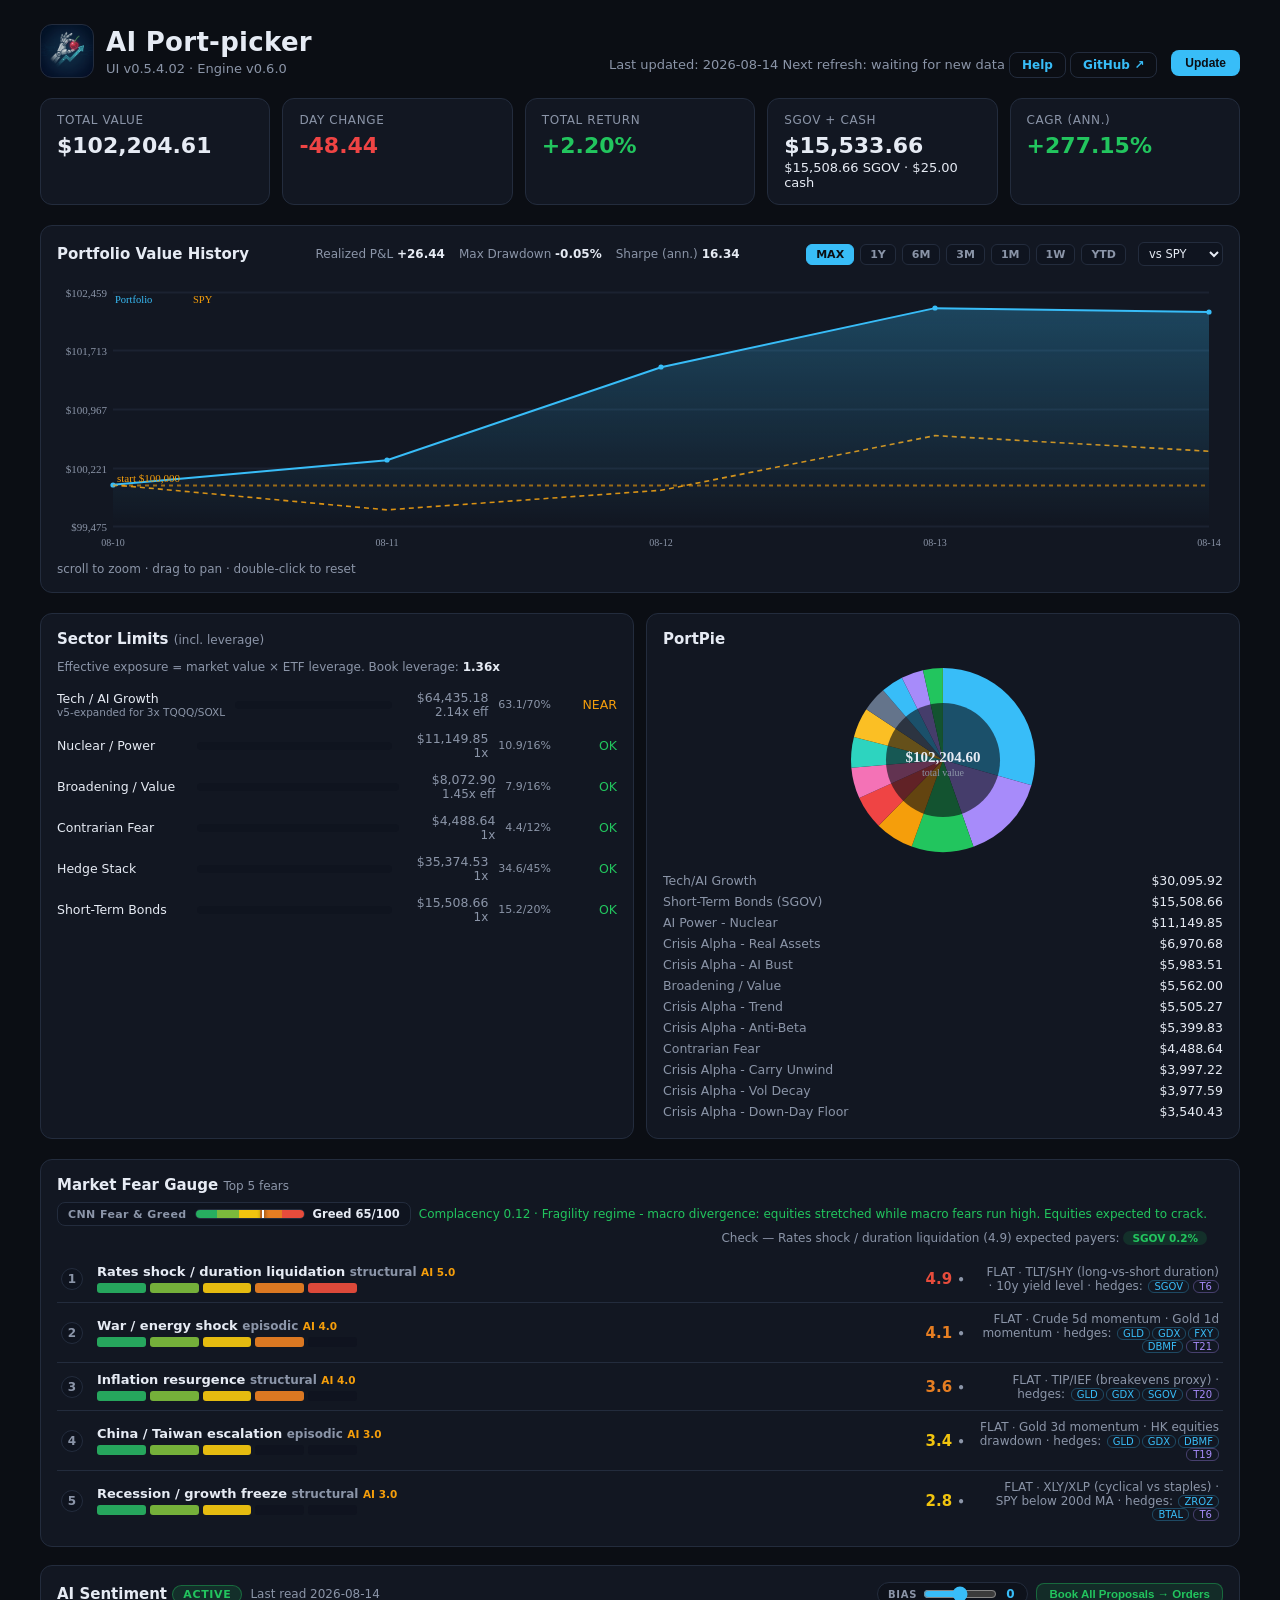
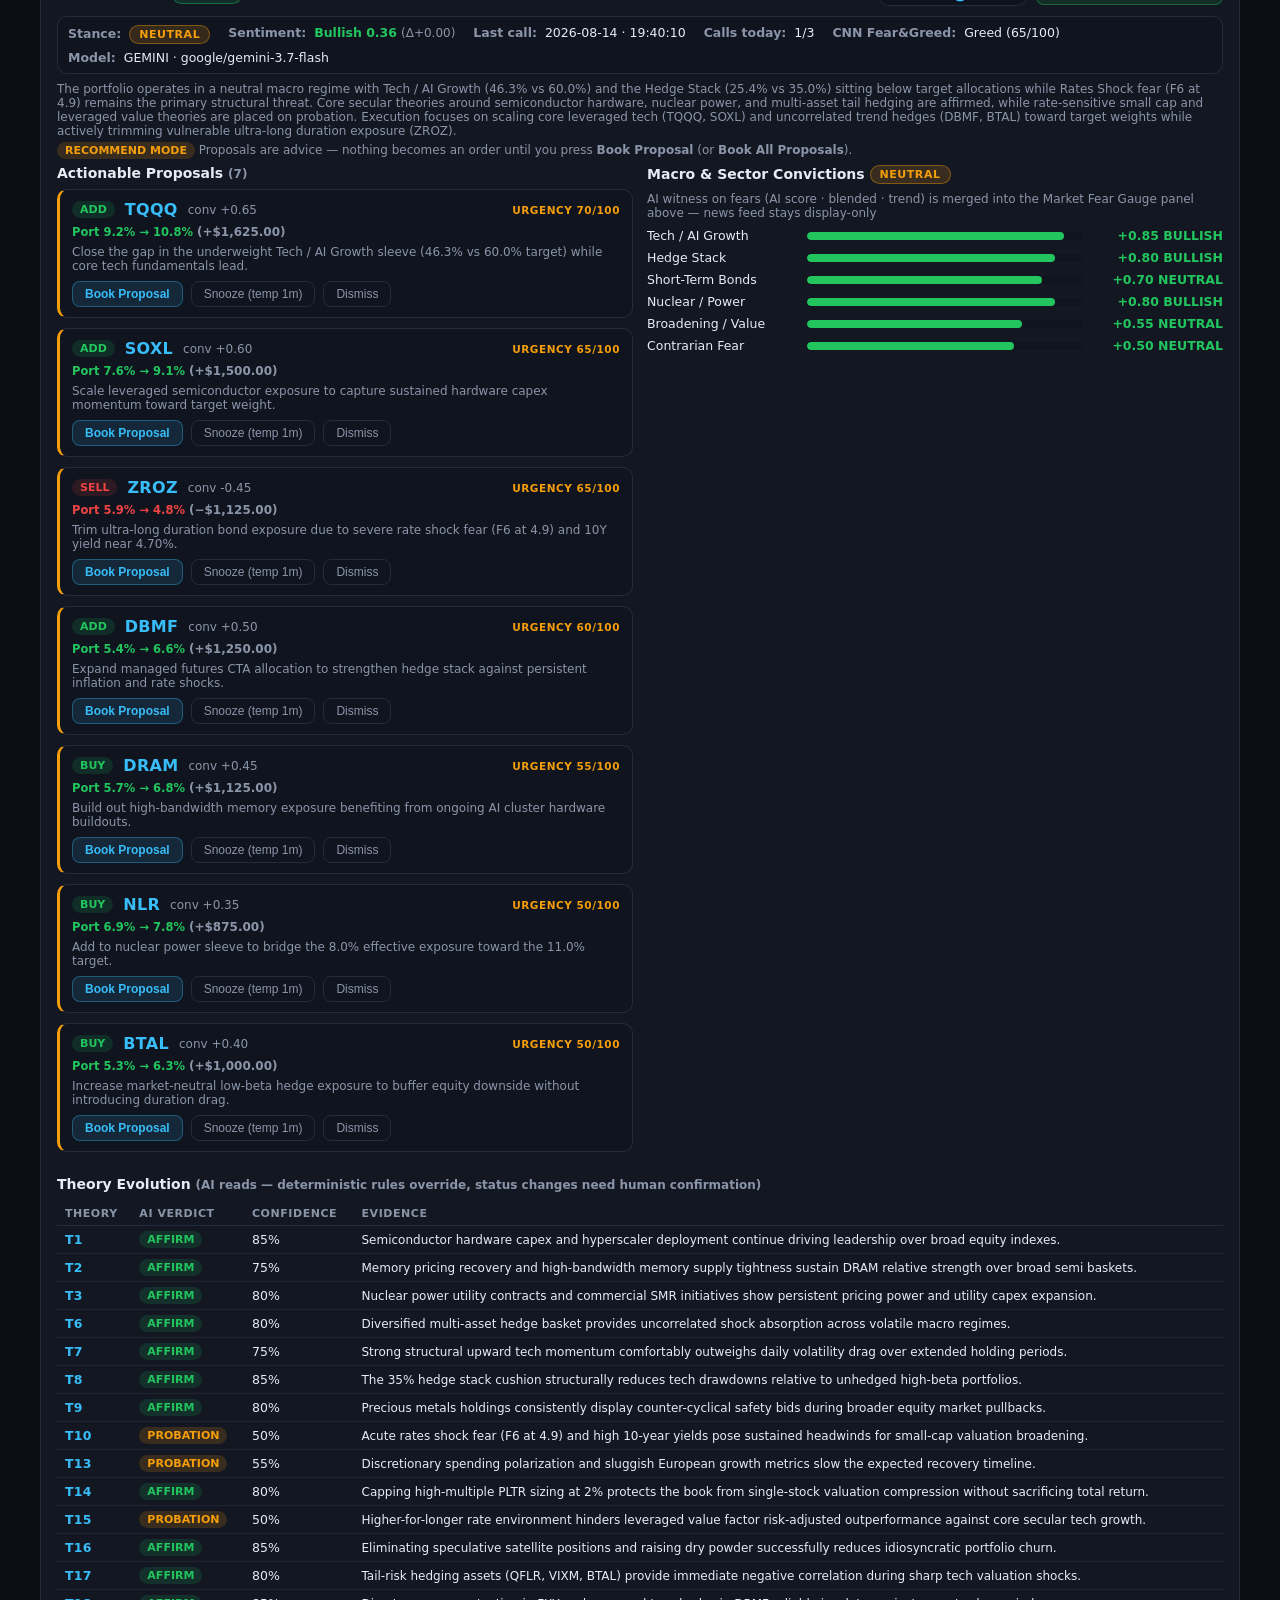
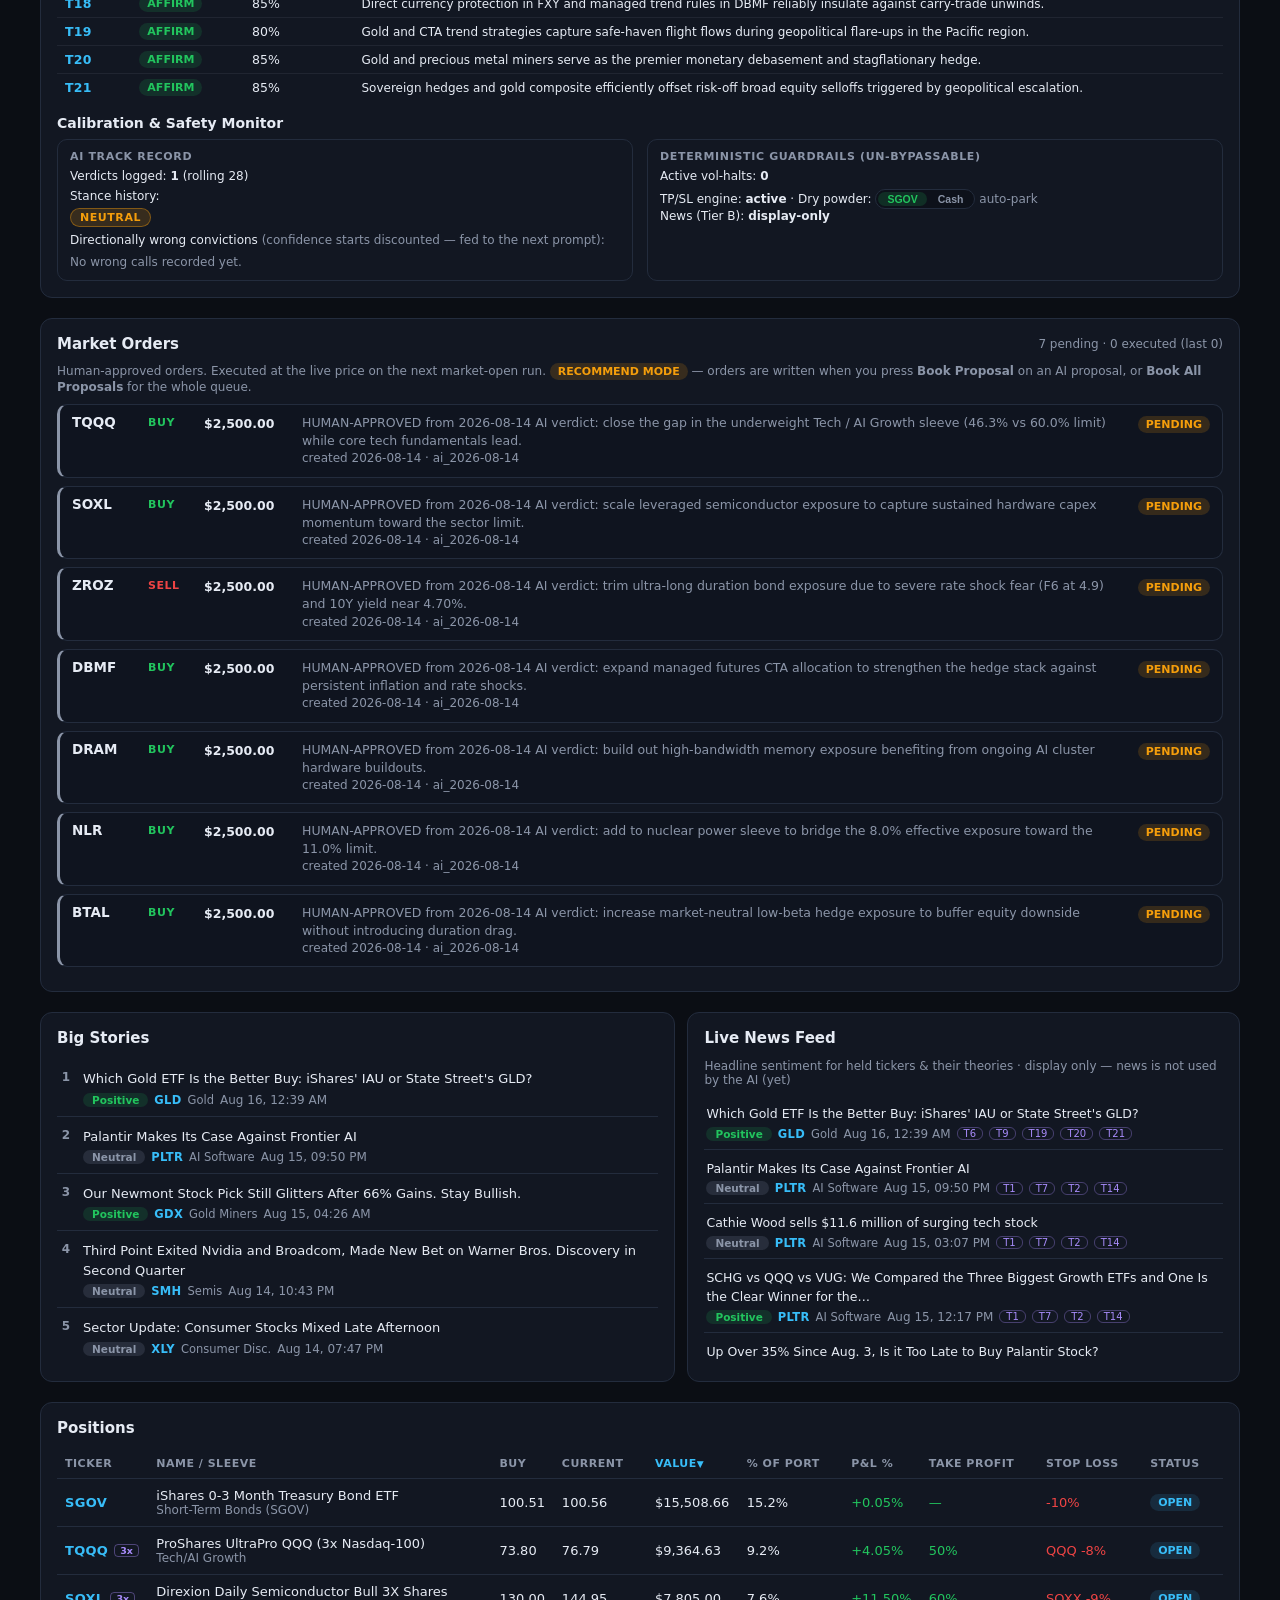
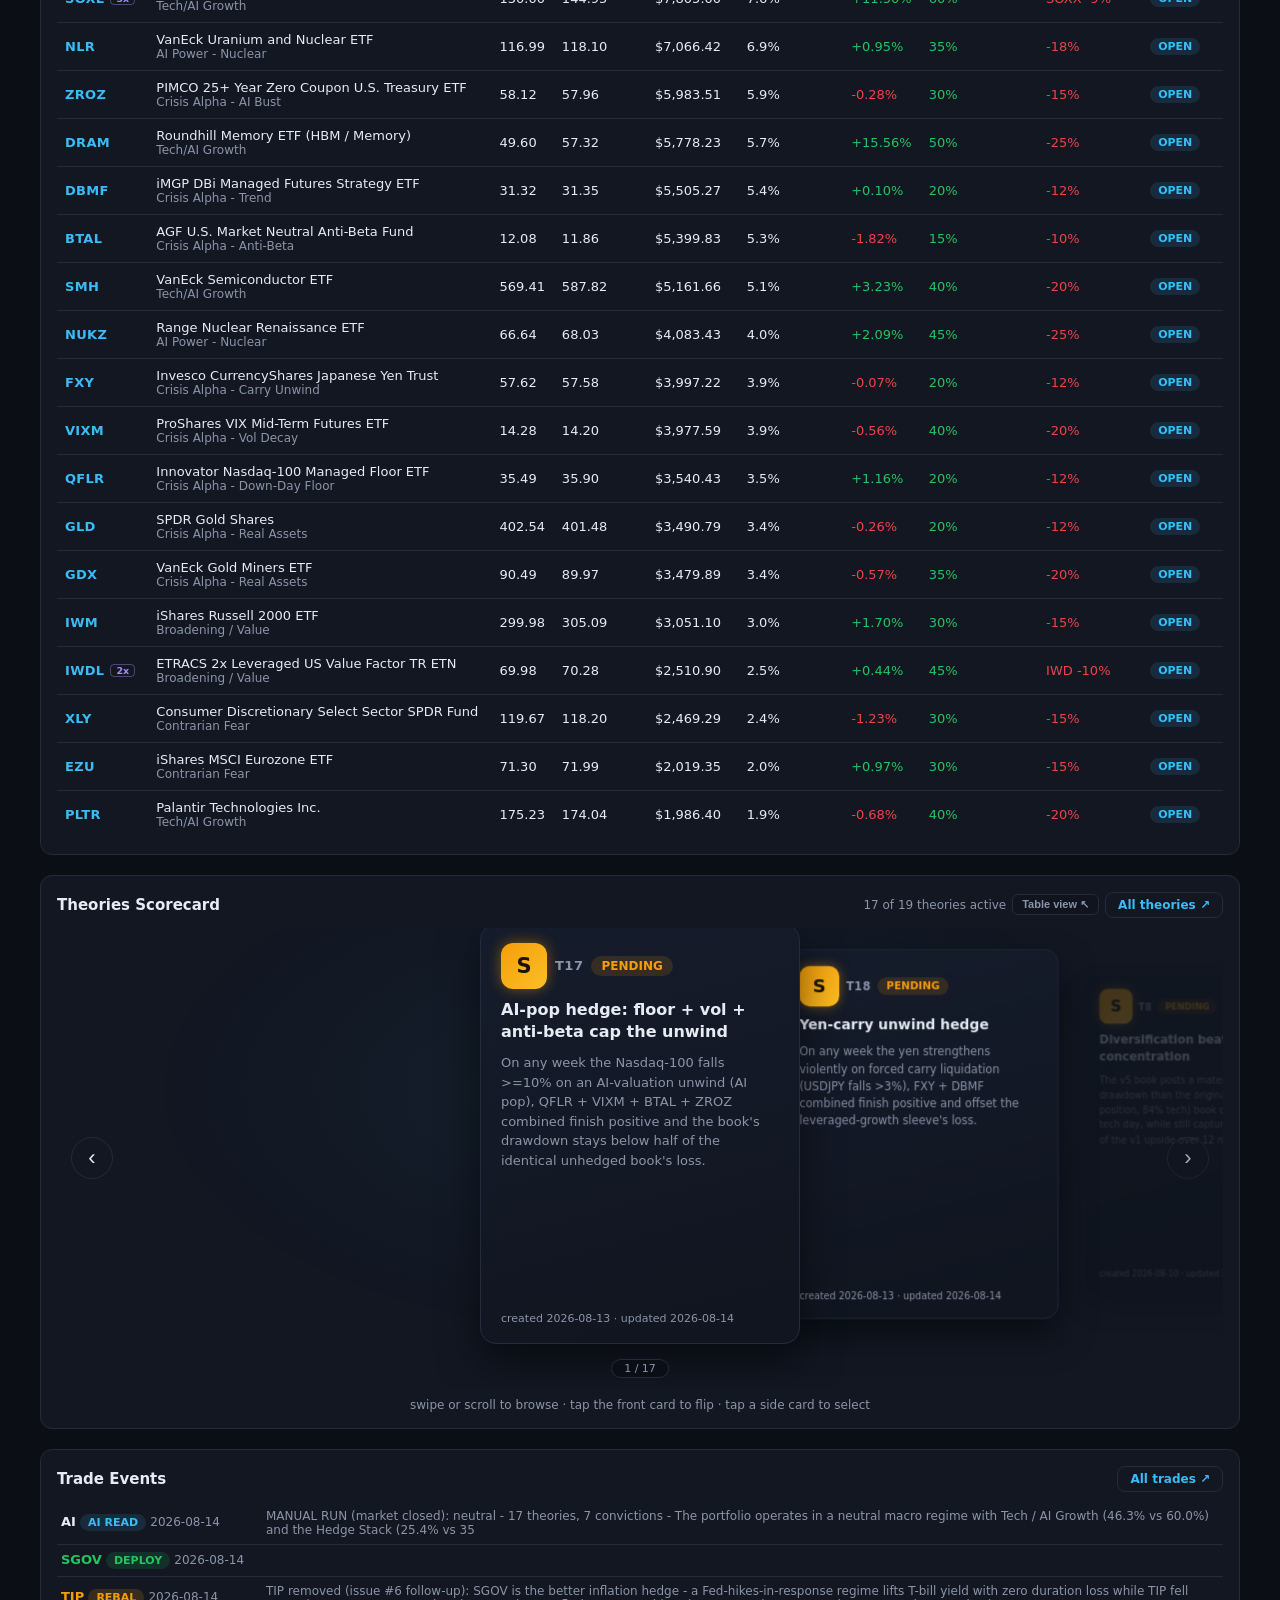
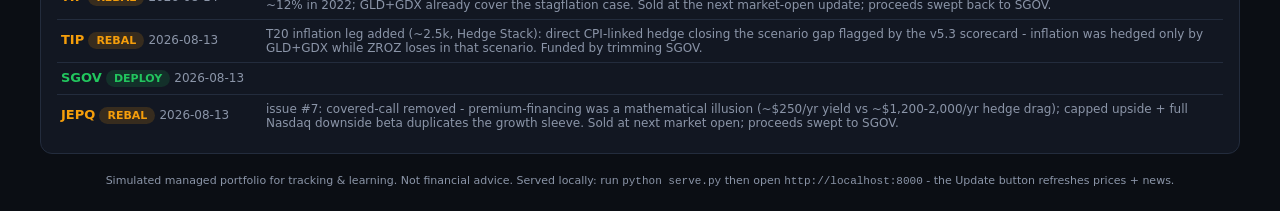
==== commit 966a9978: "v0.5.4.03: wire park toggle after panel render (fix dead clicks), color-coded Trade Events fallback " ====
--- a/index.html
+++ b/index.html
@@ -4,7 +4,7 @@
 <meta charset="UTF-8">
 <meta name="viewport" content="width=device-width, initial-scale=1.0">
 <title>AI Port-picker</title>
-<link rel="stylesheet" href="styles.css?v=34">
+<link rel="stylesheet" href="styles.css?v=35">
 </head>
 <!--
   Page skeleton only. Every section below is filled by app.js from the
@@ -191,6 +191,6 @@
 </div>
 
 <script src="wheel.js?v=8"></script>
-<script src="app.js?v=36" defer></script>
+<script src="app.js?v=37" defer></script>
 </body>
 </html>
--- a/styles.css
+++ b/styles.css
@@ -45,7 +45,7 @@
   th{color:var(--muted); text-align:left; padding:8px 8px; border-bottom:1px solid var(--border); font-weight:600; font-size:11px; text-transform:uppercase; letter-spacing:.5px;}
   td{padding:9px 8px; border-bottom:1px solid var(--border);}
   tr:last-child td{border-bottom:none;}
-  .pos{color:var(--green);} .neg{color:var(--red);}
+  .pos{color:var(--green);} .neg{color:var(--red);} .amber{color:var(--amber);}
   .pill{display:inline-block; padding:2px 8px; border-radius:20px; font-size:11px; font-weight:600;}
   .pill.open{background:rgba(56,189,248,.12); color:var(--blue);}
   .pill.closed{background:rgba(148,163,184,.12); color:var(--muted);}
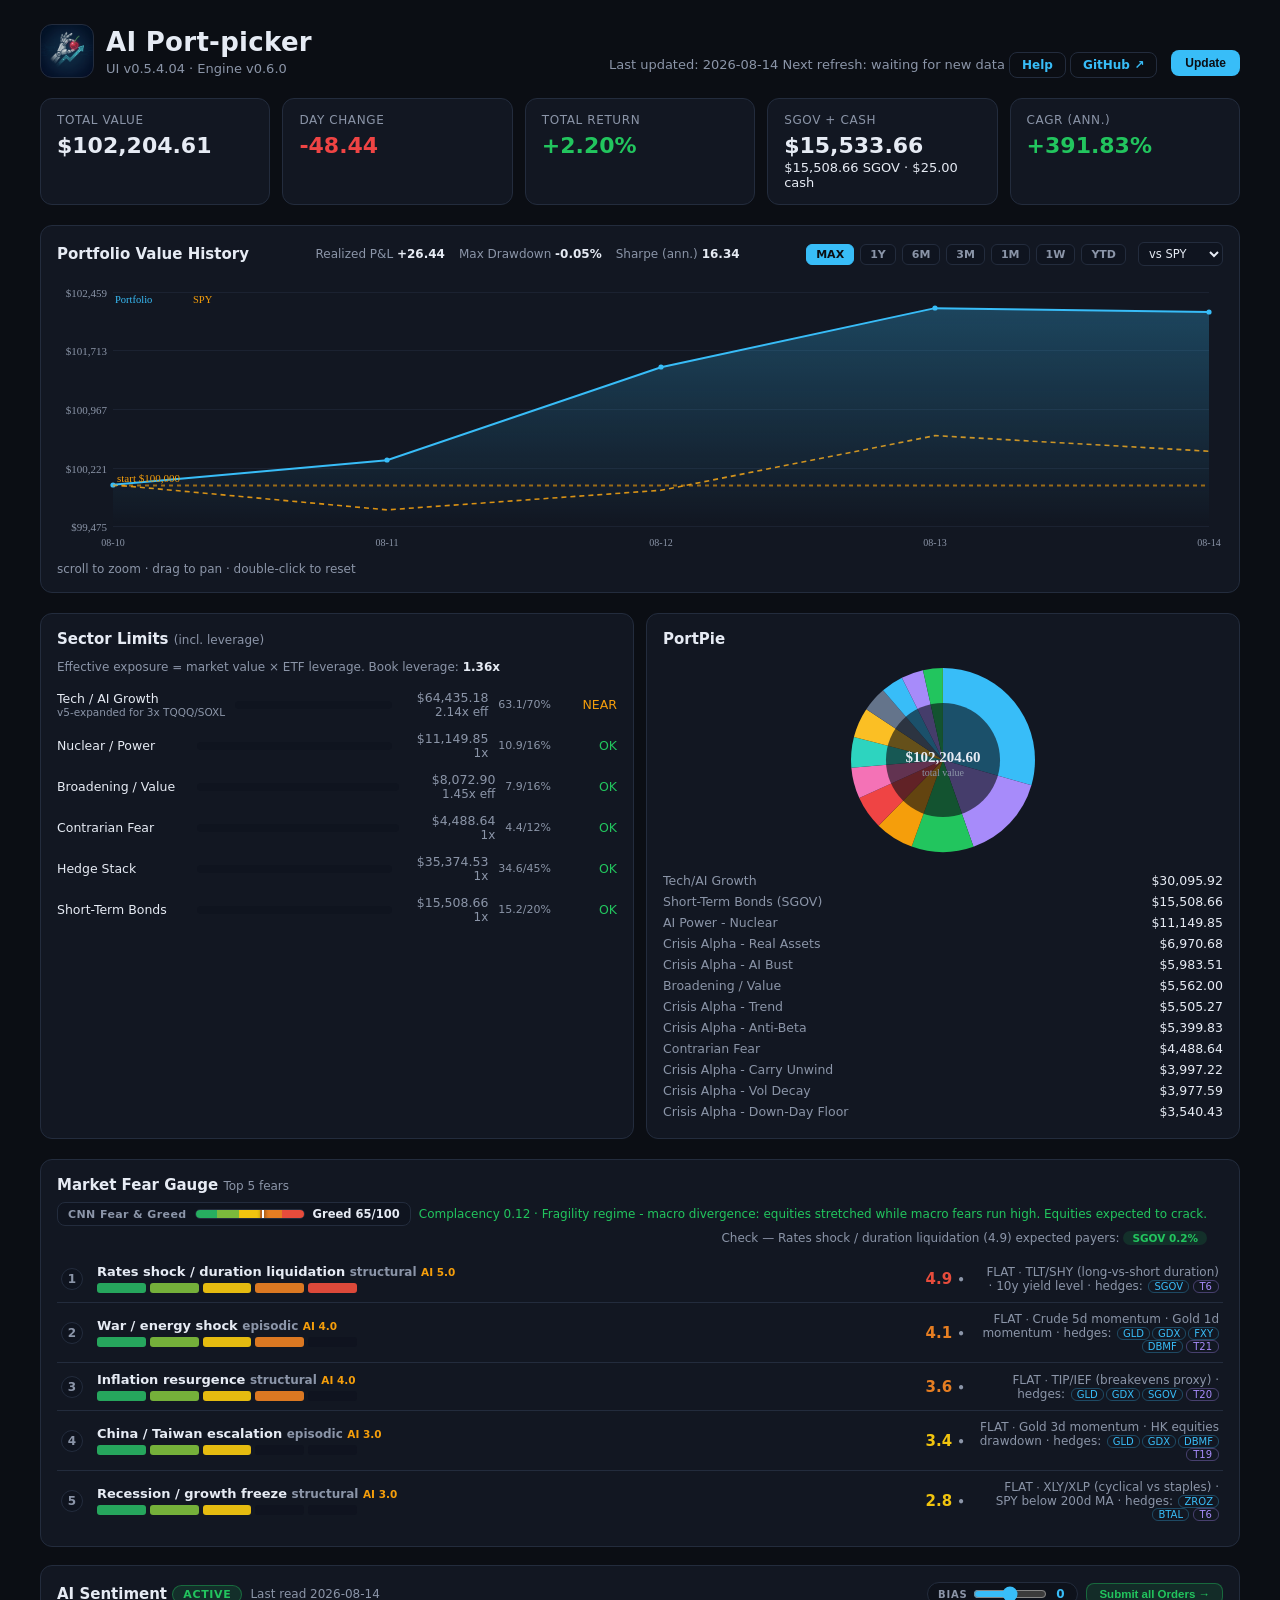
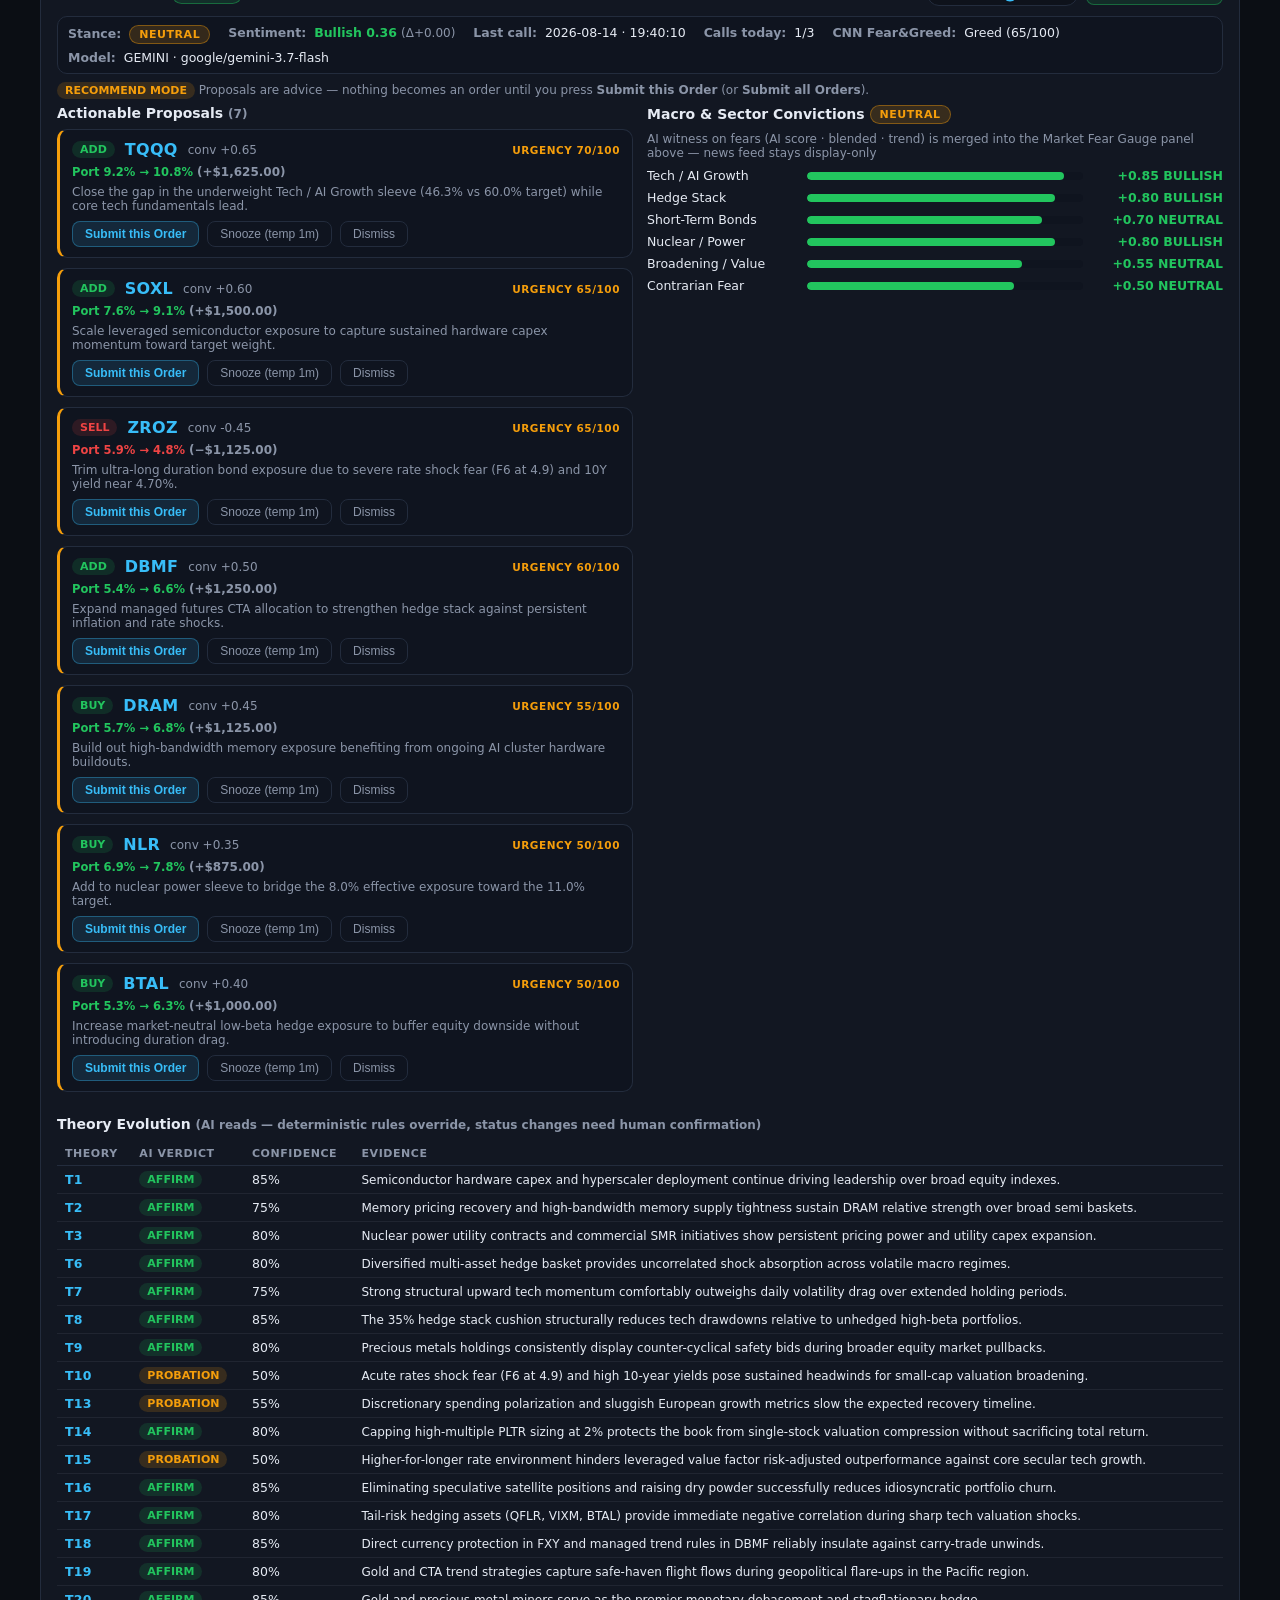
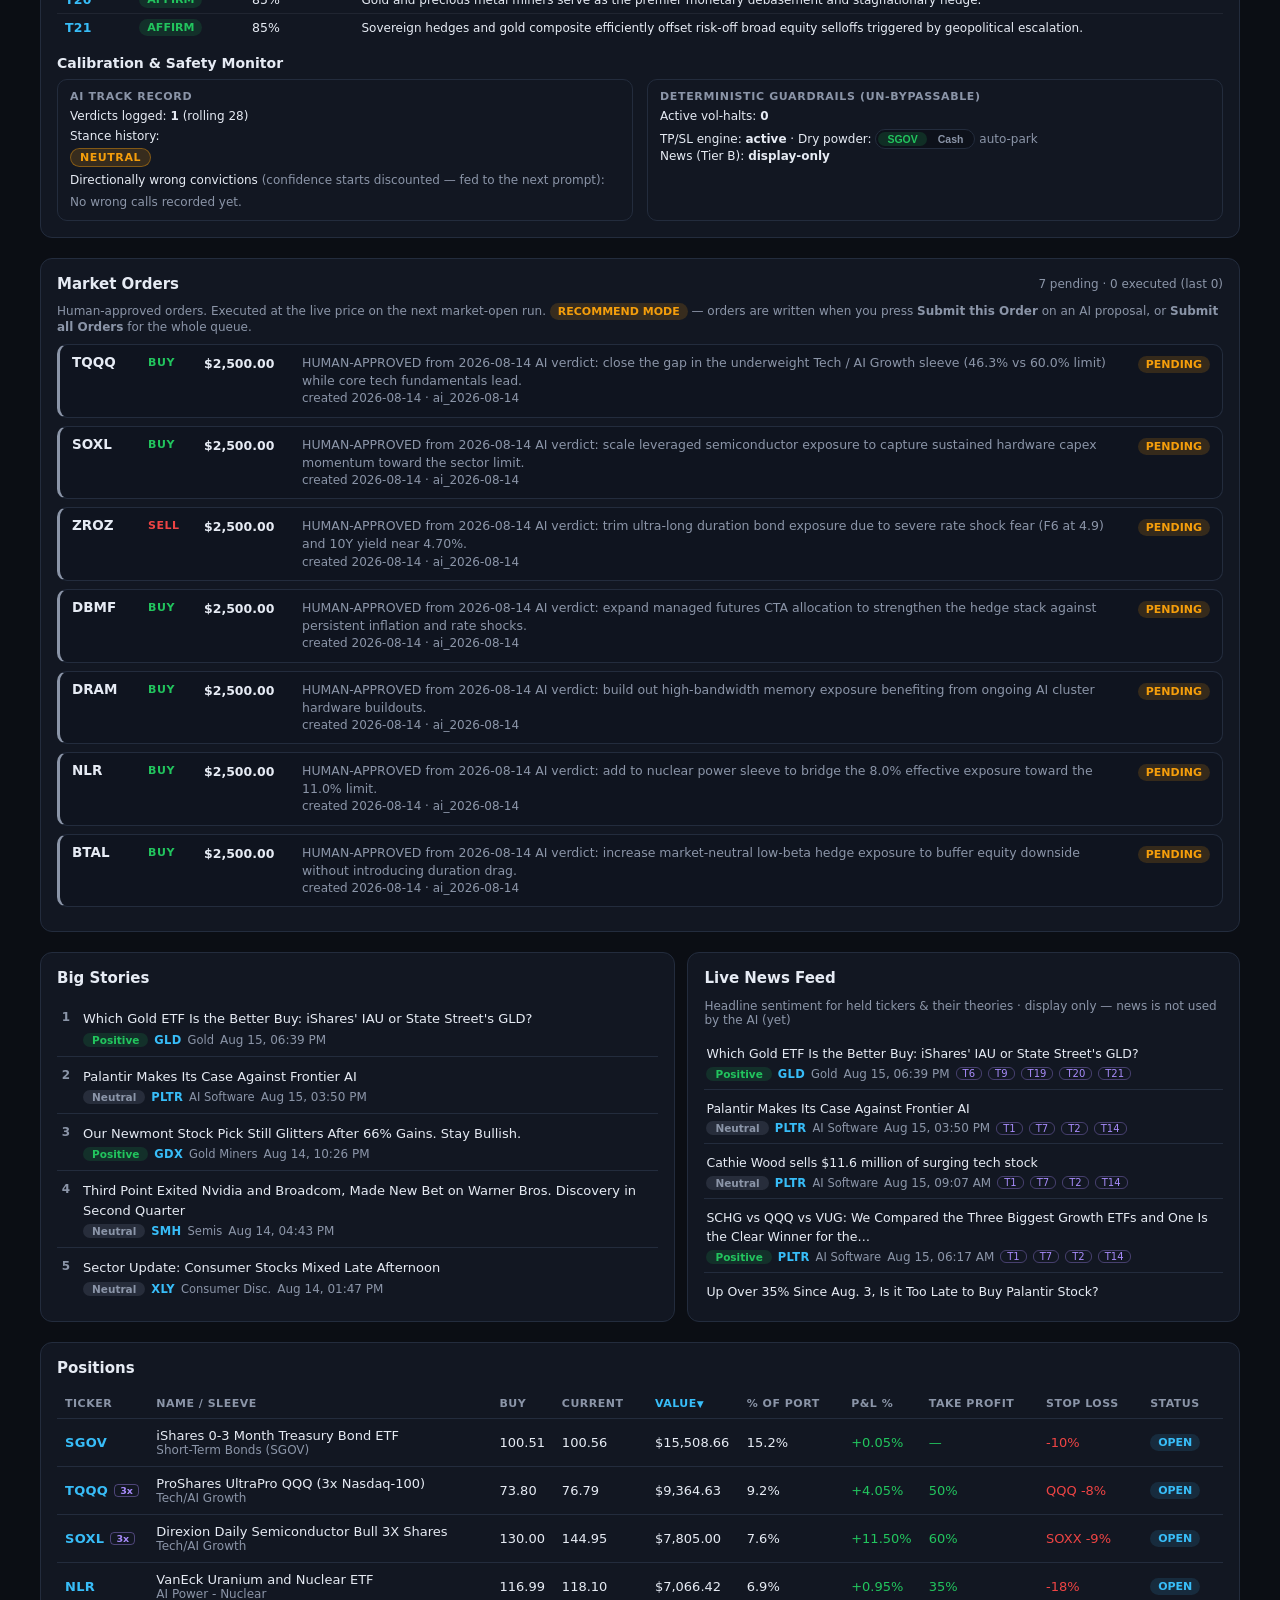
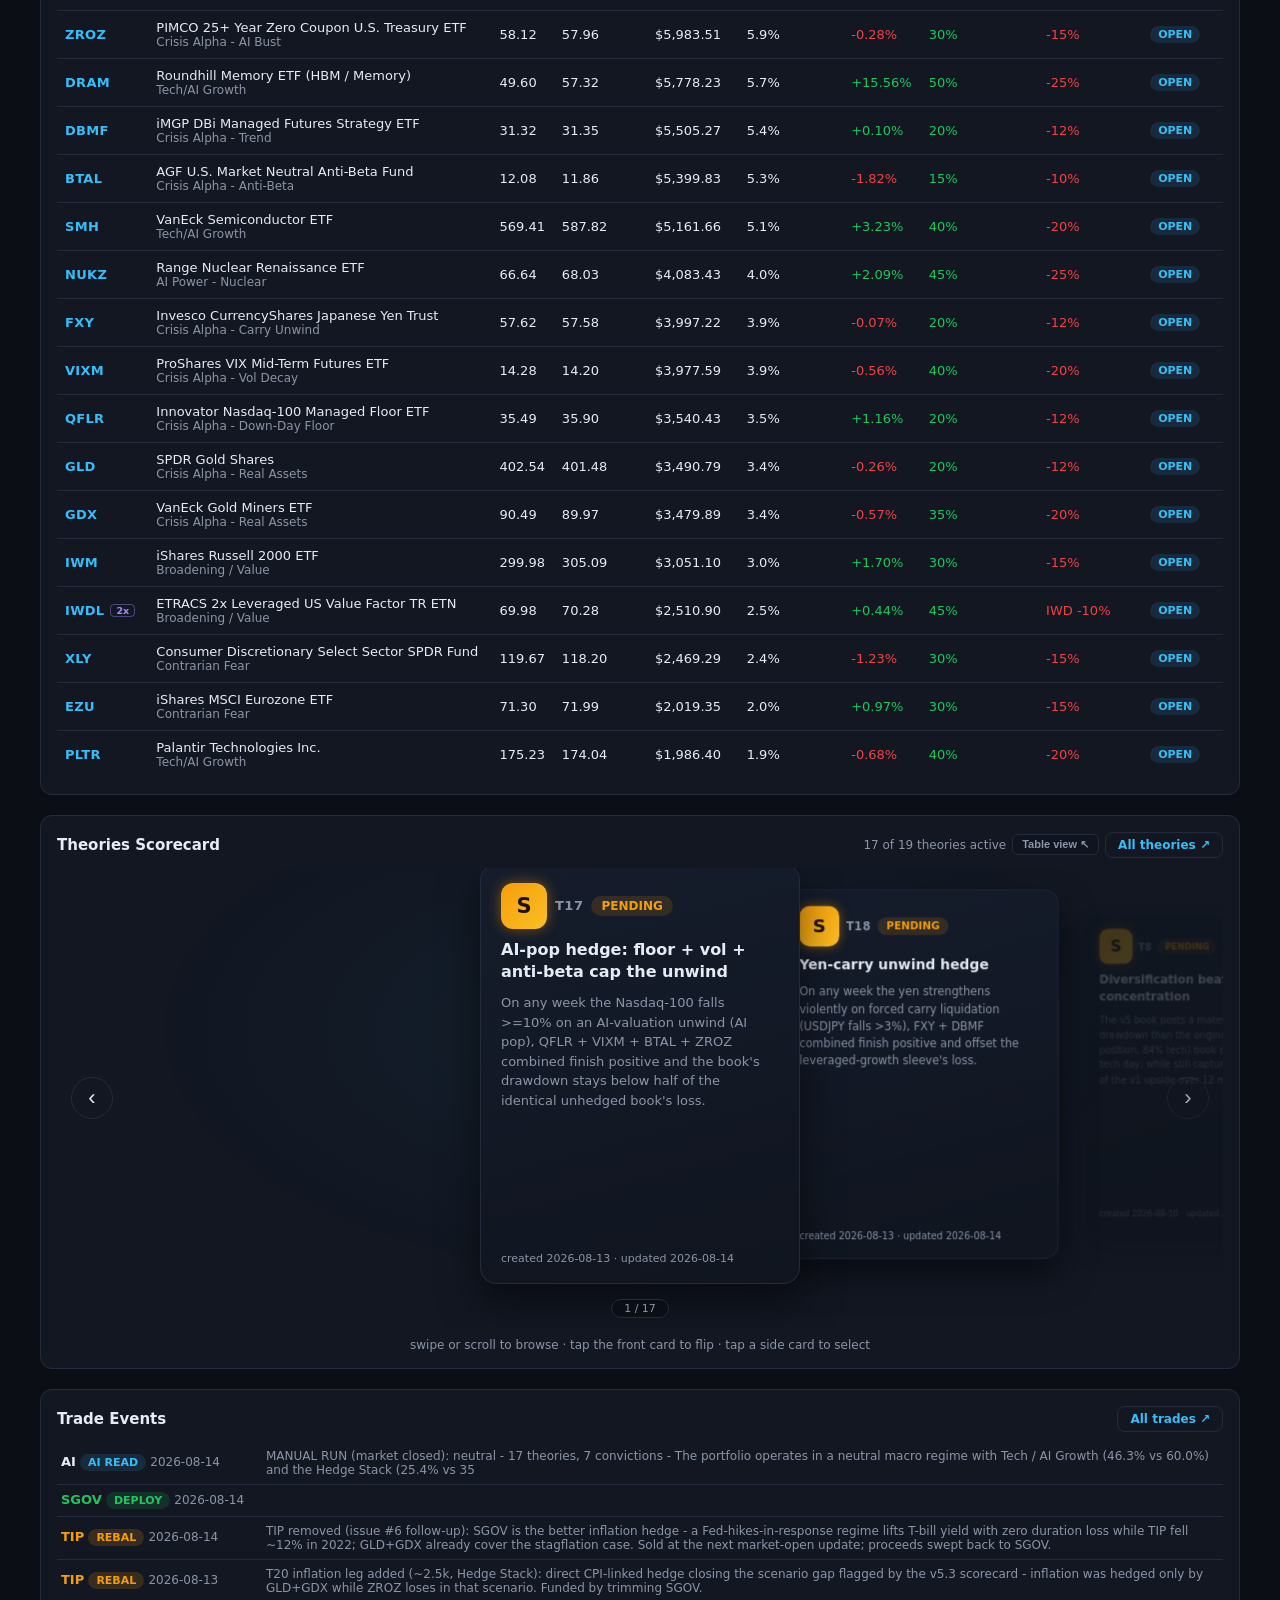
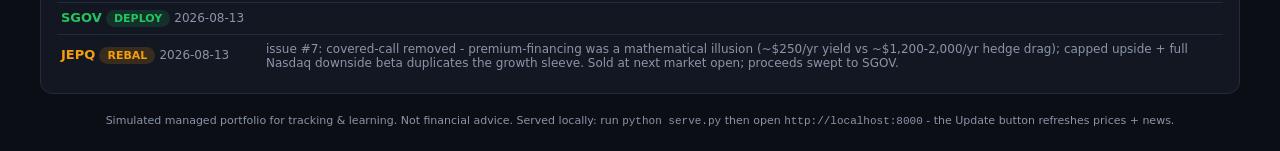
==== commit 8d05f67e: "v0.5.4.04: drop AI summary paragraph from GUI, rename buttons to Submit this Order / Submit all Orde" ====
--- a/index.html
+++ b/index.html
@@ -97,7 +97,7 @@
           <input type="range" id="biasSlider" min="-5" max="5" step="1" value="0">
           <span class="biasVal" id="biasVal">0</span>
         </span>
-        <button id="execAllBtn" class="execAllBtn" title="Turn all current AI proposals + rotations into human-approved pending market orders (conviction-scaled amounts)">Book All Proposals &rarr; Orders</button>
+        <button id="execAllBtn" class="execAllBtn" title="Turn all current AI proposals + rotations into human-approved pending market orders (conviction-scaled amounts)">Submit all Orders &rarr;</button>
       </span>
     </div>
     <div id="aiHeartbeat"></div>
@@ -191,6 +191,6 @@
 </div>
 
 <script src="wheel.js?v=8"></script>
-<script src="app.js?v=37" defer></script>
+<script src="app.js?v=38" defer></script>
 </body>
 </html>
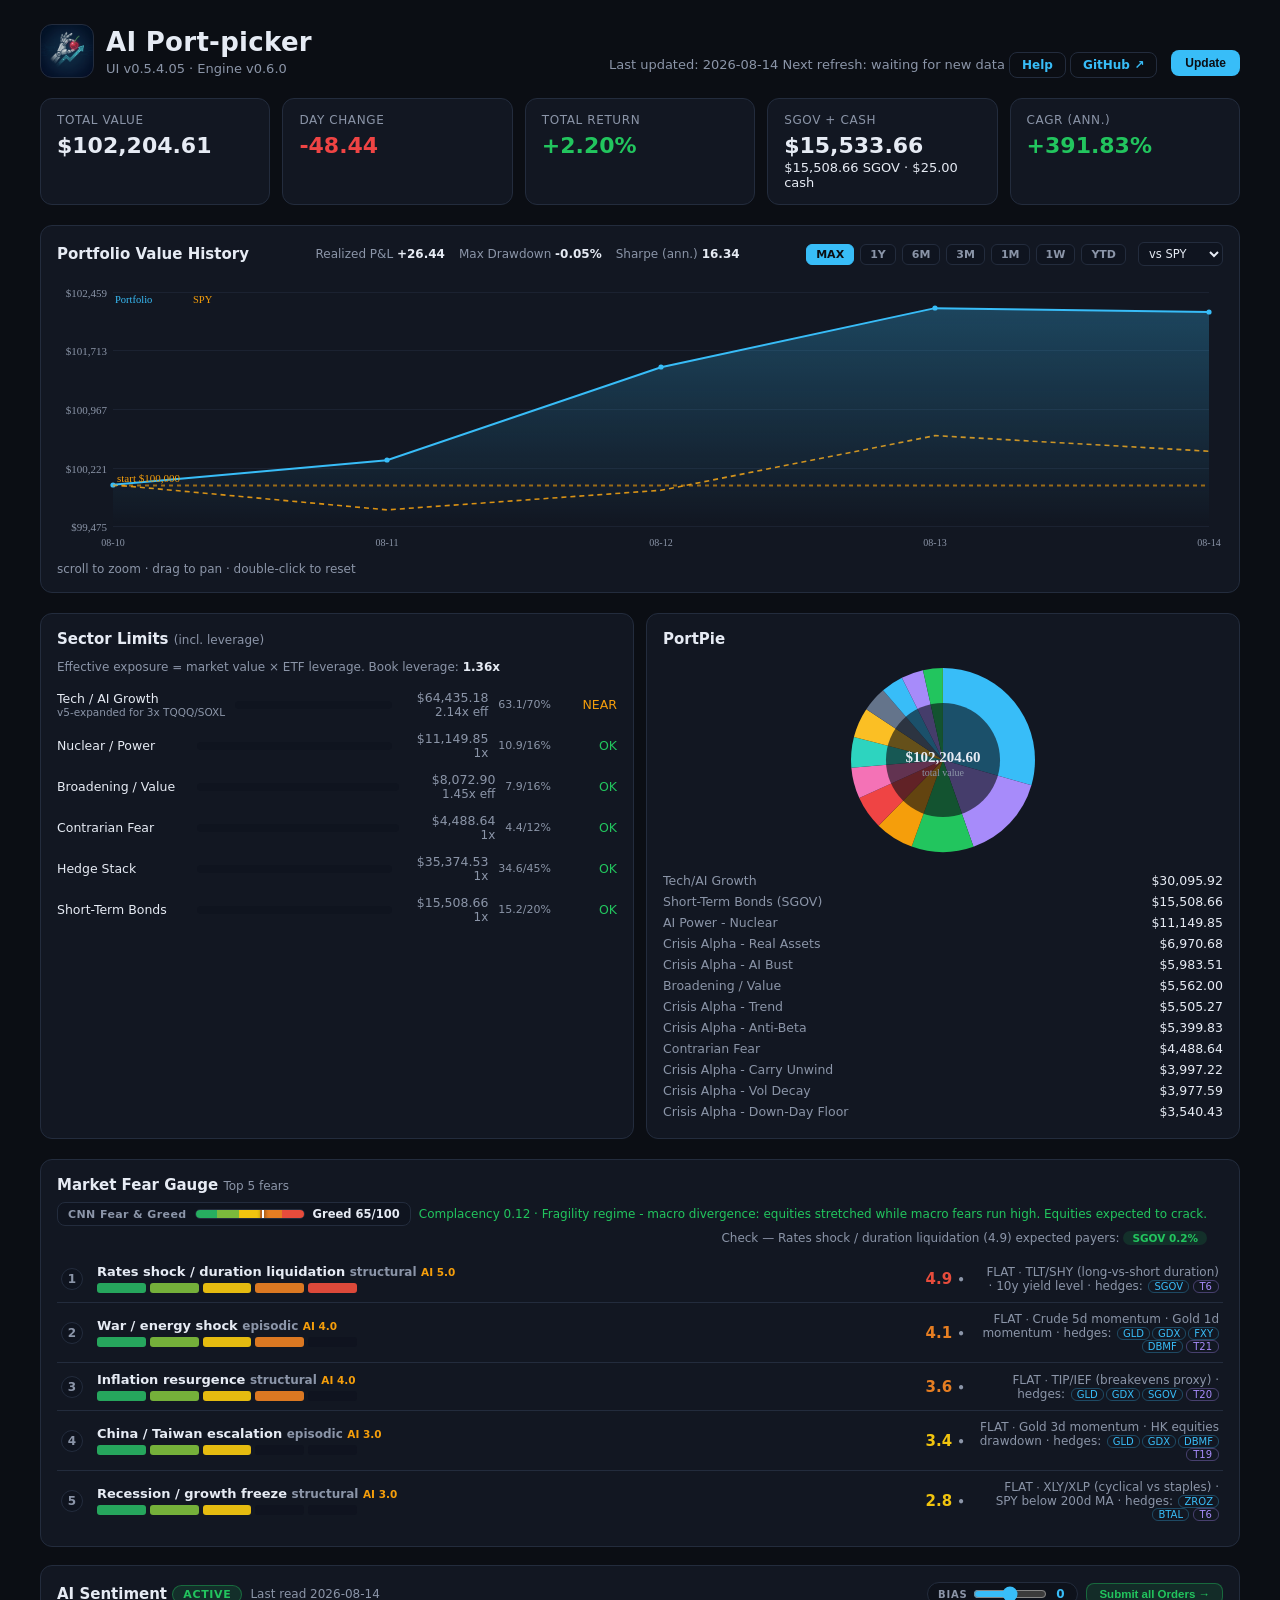
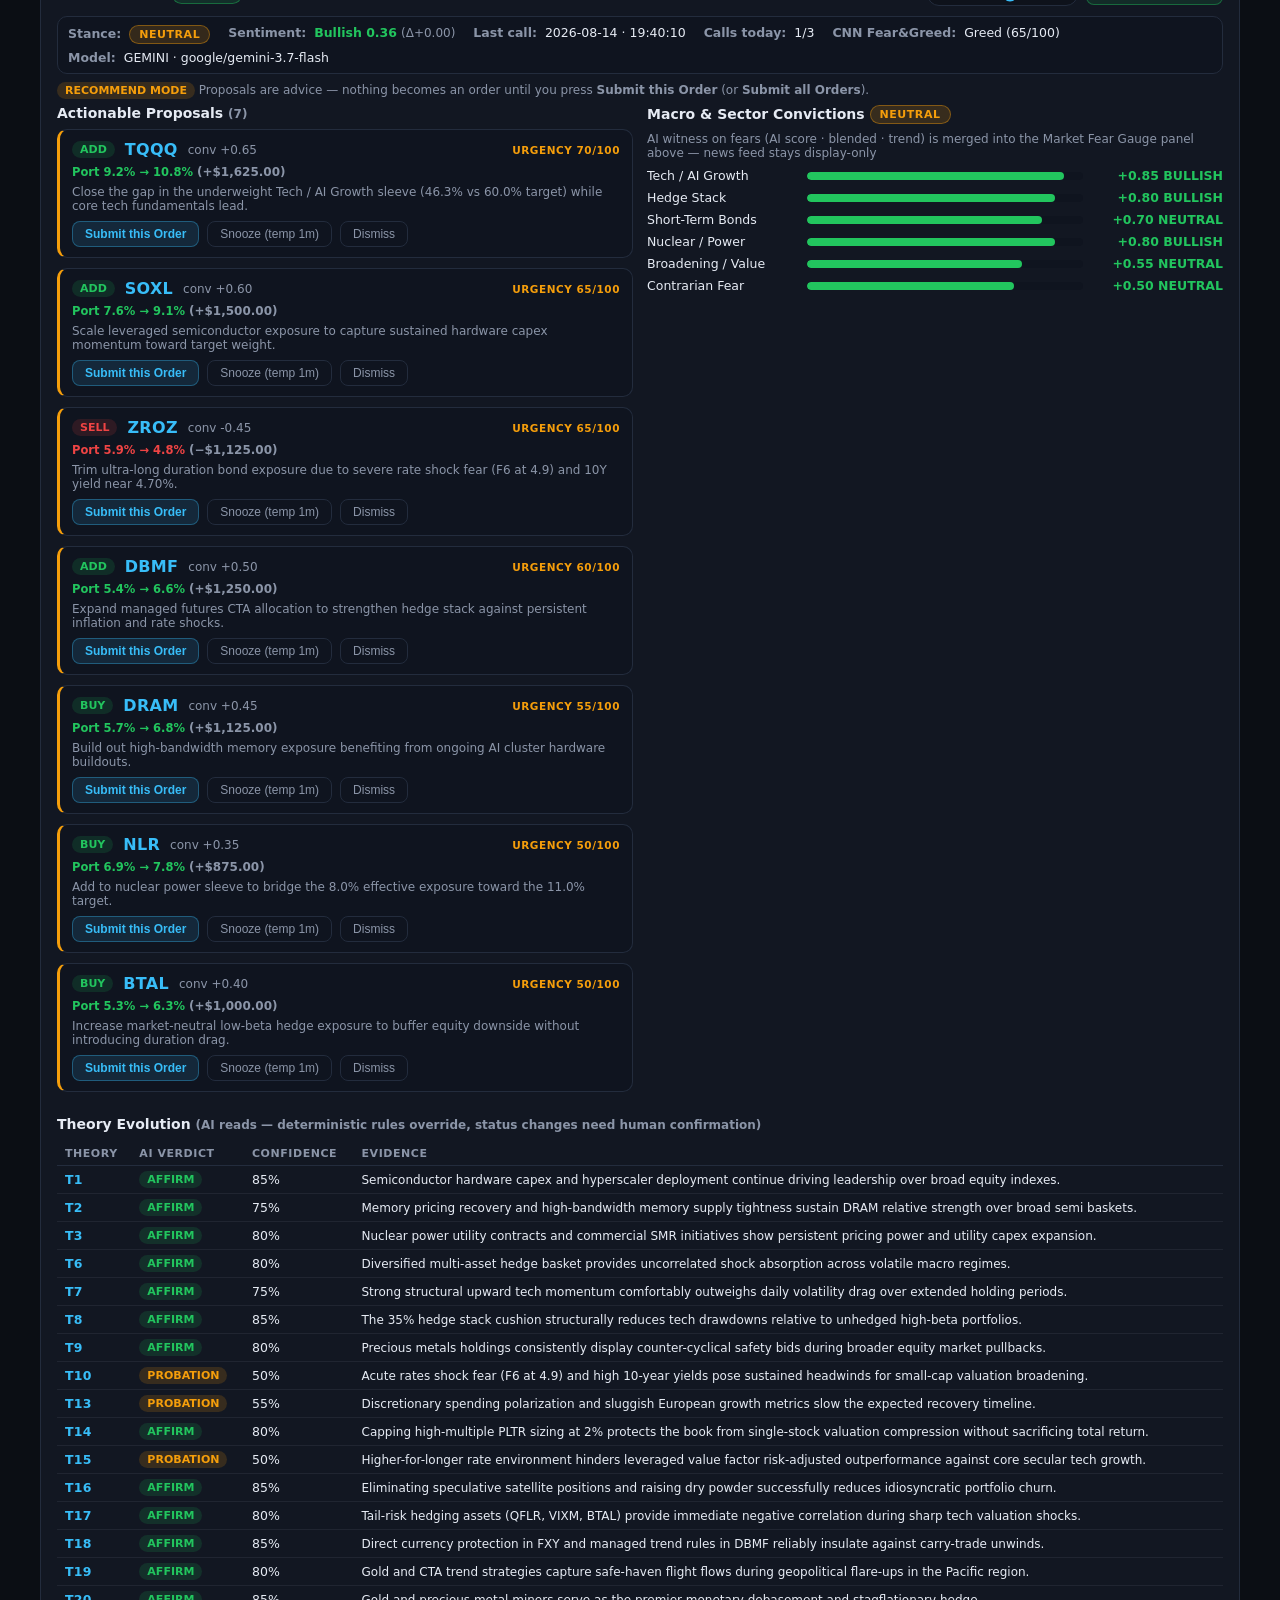
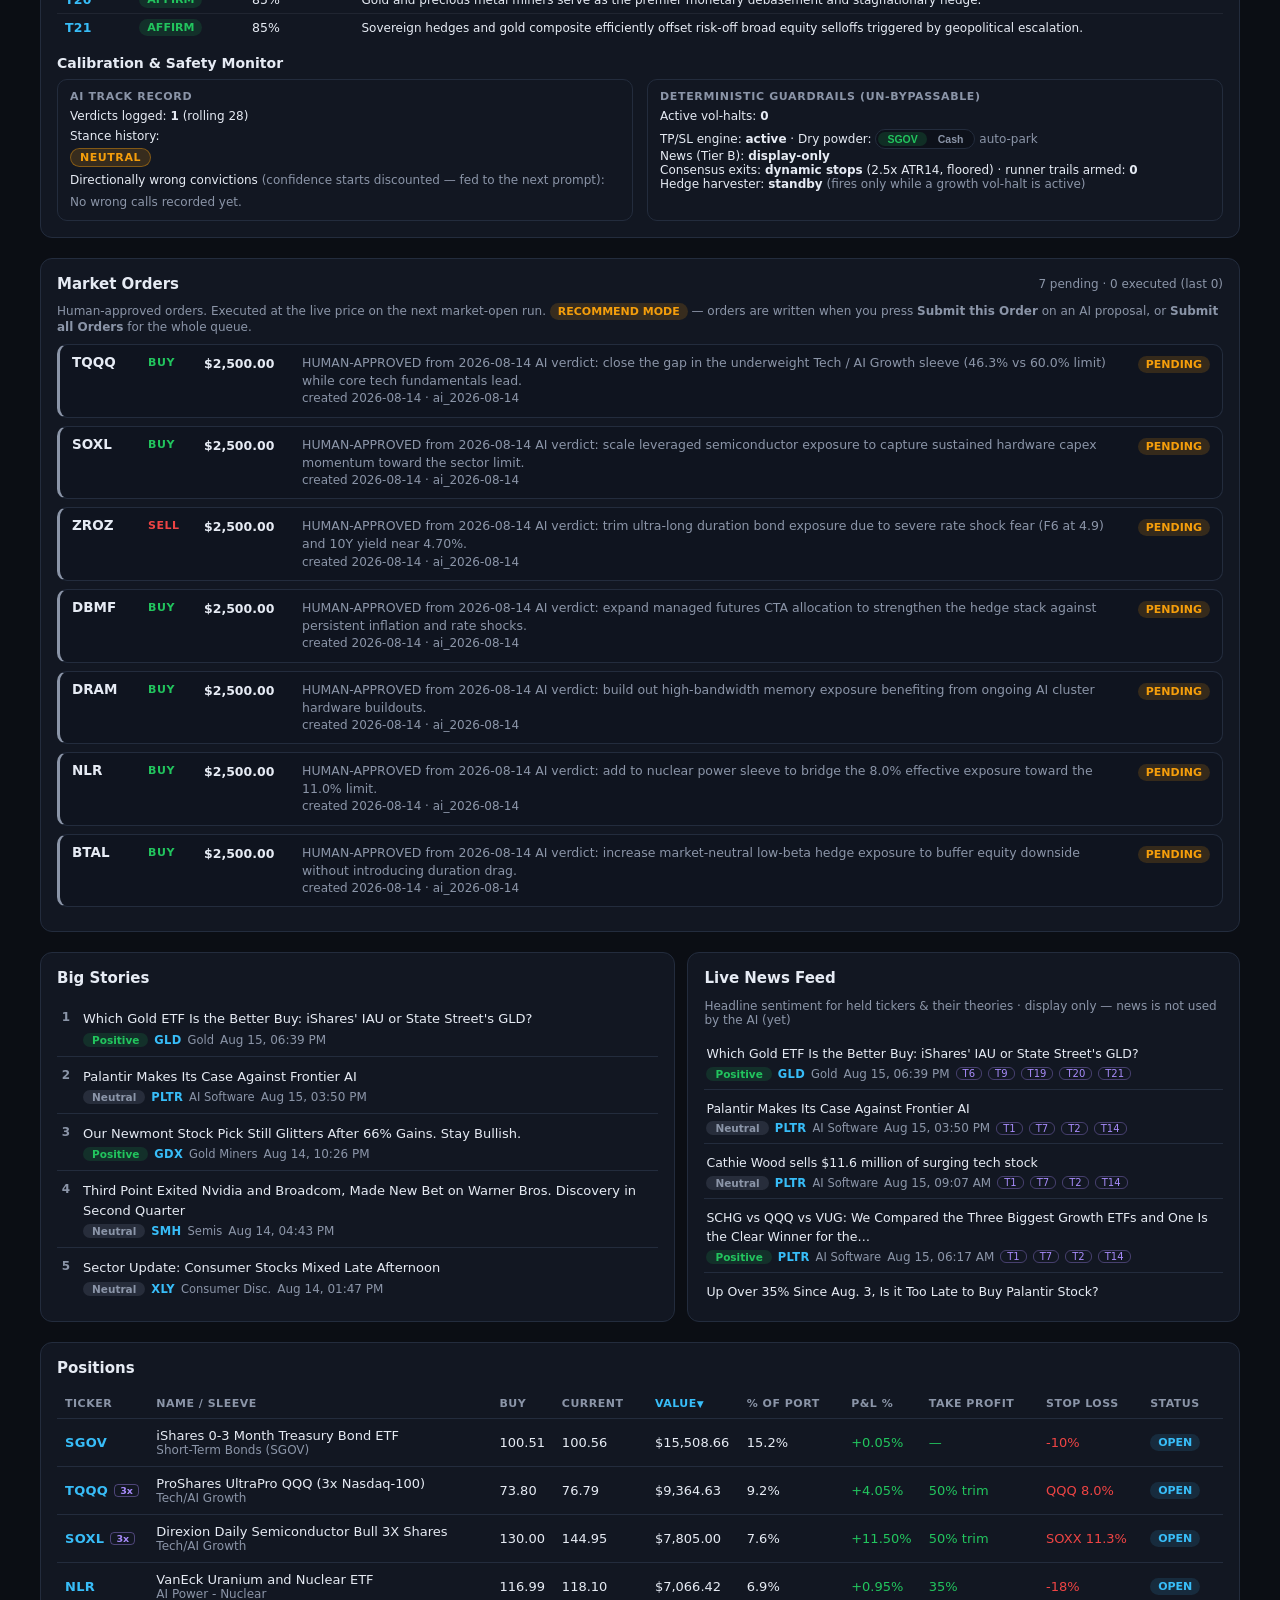
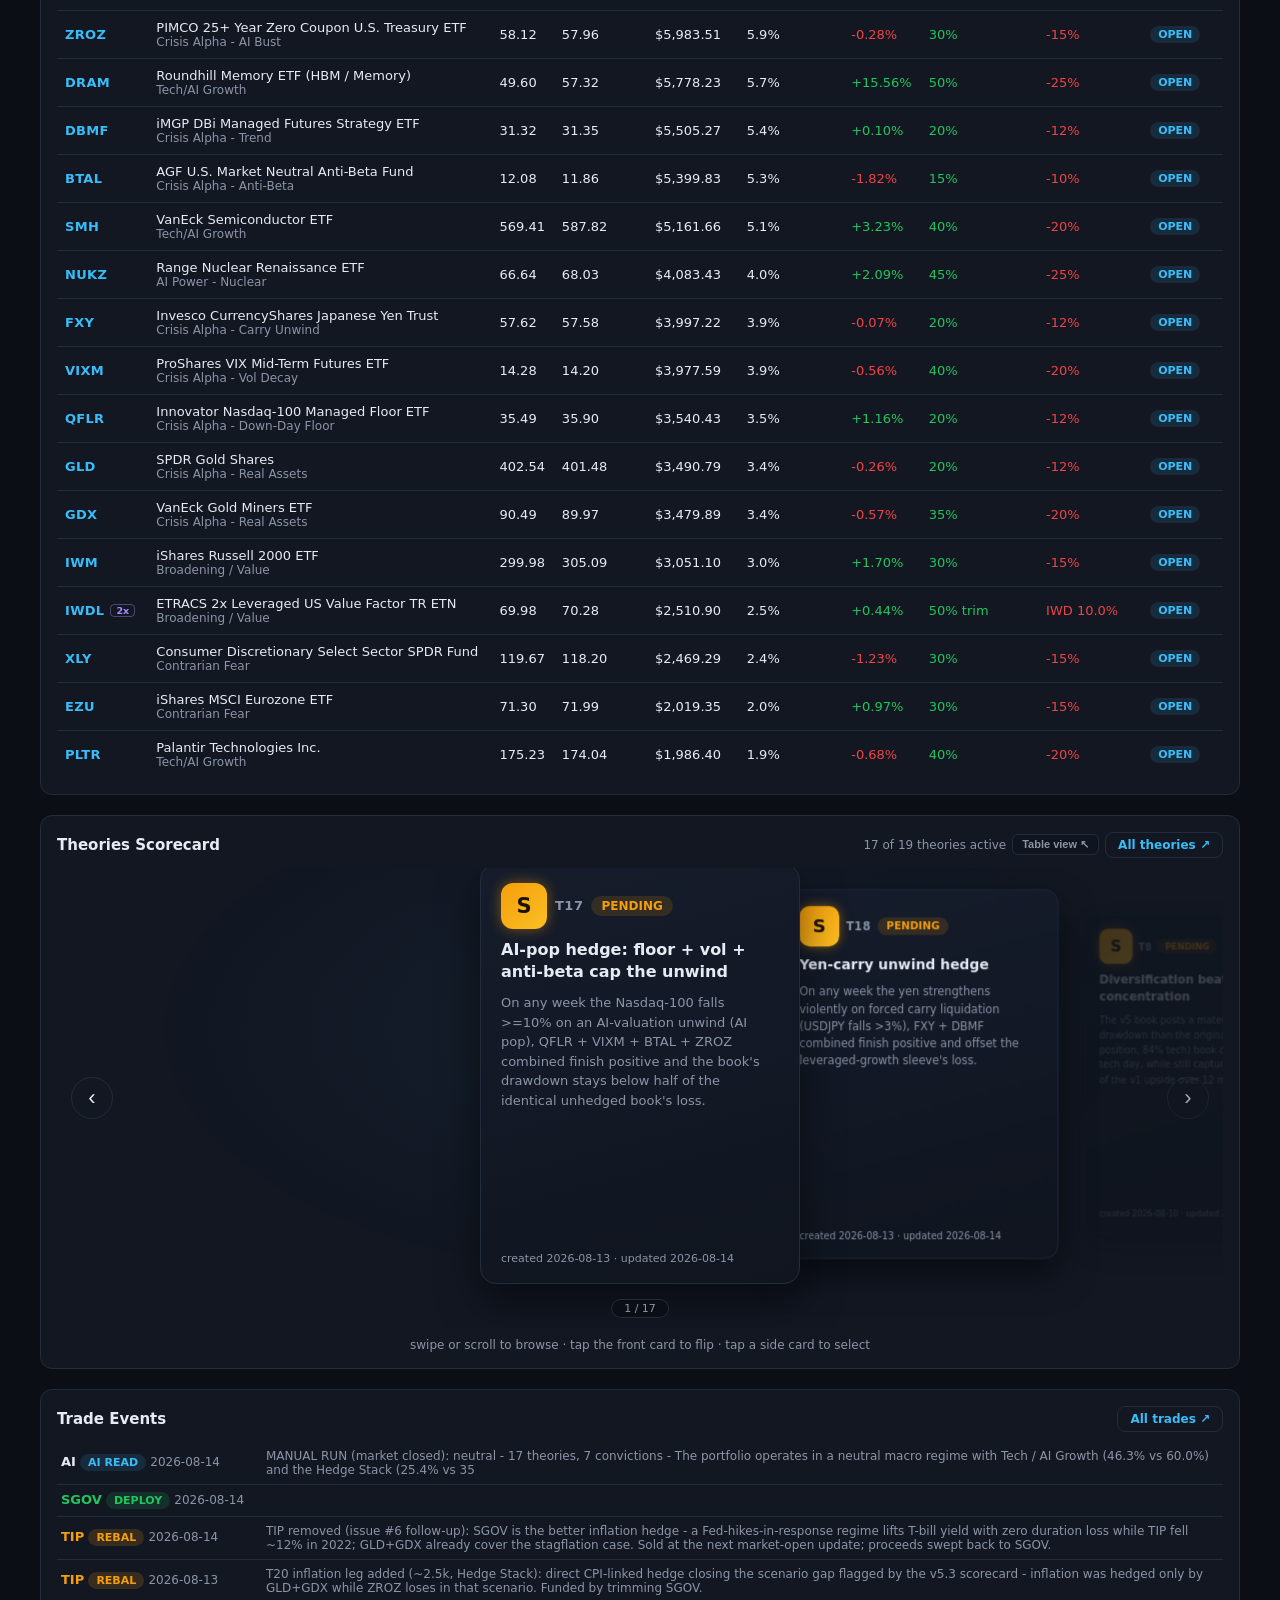
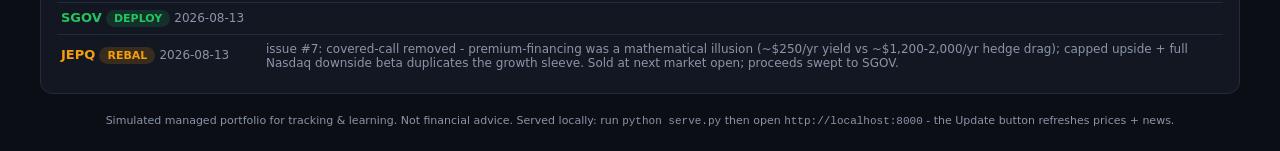
==== commit f4c9c2e7: "v0.5.4.05: consensus exit engine full build - dynamic vol stops (2.5x ATR14 floored), base trim + ru" ====
--- a/index.html
+++ b/index.html
@@ -191,6 +191,6 @@
 </div>
 
 <script src="wheel.js?v=8"></script>
-<script src="app.js?v=38" defer></script>
+<script src="app.js?v=39" defer></script>
 </body>
 </html>
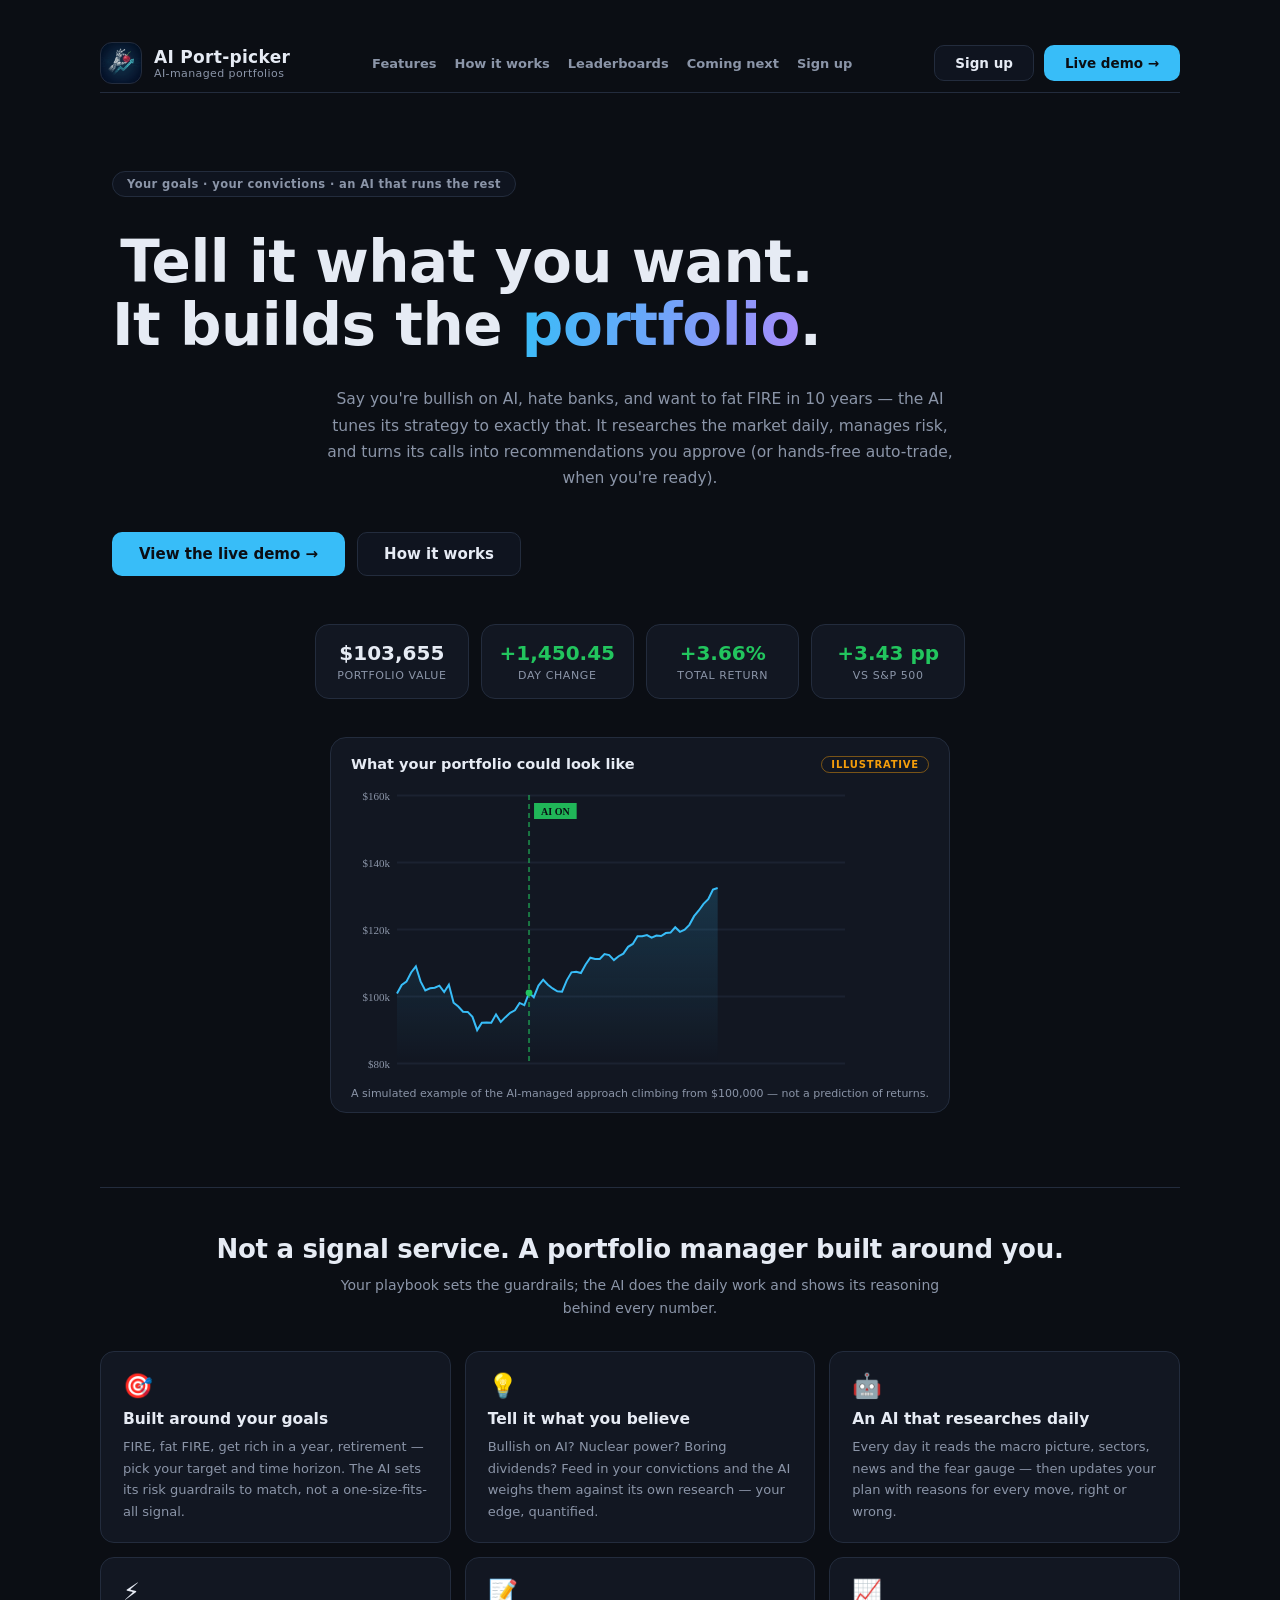
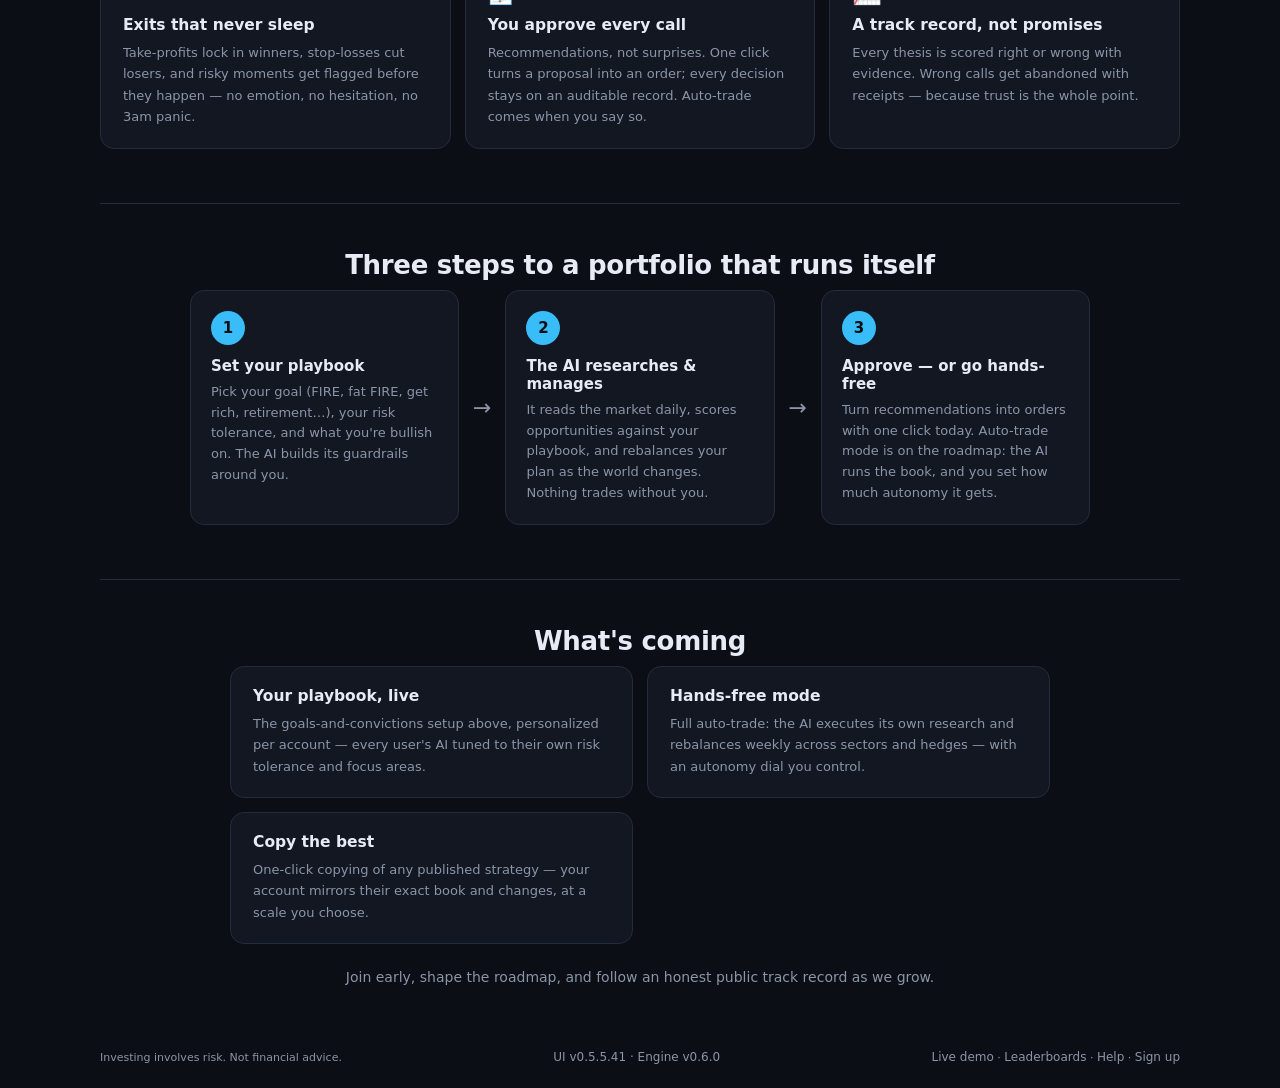
==== commit 4c9df9c7: "v0.5.5.41: community leaderboards full build - Top-10 windows, SPY/QQQ/TQQQ/TQQQ60-TMF40 benchmarks," ====
--- a/index.html
+++ b/index.html
@@ -1,196 +1,178 @@
-﻿<!DOCTYPE html>
+<!DOCTYPE html>
 <html lang="en">
 <head>
 <meta charset="UTF-8">
 <meta name="viewport" content="width=device-width, initial-scale=1.0">
-<title>AI Port-picker</title>
-<link rel="stylesheet" href="styles.css?v=35">
+<title>AI Port-picker — Your Goals, Your Convictions, AI-Managed</title>
+<link rel="stylesheet" href="styles.css?v=54">
 </head>
 <!--
-  Page skeleton only. Every section below is filled by app.js from the
-  AUTO-GENERATED dashboard.js (window.DASH). To change what shows, edit
-  app.js or the data in portfolio.json/update.py â€” NOT dashboard.js.
-
-  Section -> render function in app.js:
-    header/cards          renderCards()
-    chart                 initValueChart()
-    sector limits + pie   renderSectors() / initDonut()
-    news                  renderNews()
-    positions table       renderPositions()
-    theories scorecard    renderTheories()
-    trade events          renderEvents()
+  Landing / marketing page. Static explainer + a sign-up preview (localStorage
+  only, no backend). Loads the AUTO-GENERATED dashboard.js to show live
+  numbers in the hero stats strip. Product talk lives here; the dashboard
+  itself is dashboard.html.
 -->
 <body>
-<div class="wrap">
-  <header>
-    <div style="display:flex; align-items:center; gap:12px;">
-      <div class="mascot" id="mascot" title="AI cherry-picker mascot â€” temp logo (replace with the real one later)"></div>
+<div class="landWrap">
+
+  <!-- ================= NAV ================= -->
+  <nav class="landNav">
+    <div class="landBrand">
+      <div class="mascot" id="mascot" title="AI cherry-picker mascot"></div>
       <div>
-        <h1 id="pname">Portfolio</h1>
-        <div class="sub" id="verLine"></div>
+        <div class="landName">AI Port-picker</div>
+        <div class="landTag">AI-managed portfolios</div>
       </div>
     </div>
-    <div class="asof">Last updated: <span id="asof"></span> <span class="nextRefresh">Next refresh: <span id="nextRefresh">â€“</span></span> <a class="archiveBtn" href="help.html">Help</a> <a class="archiveBtn" href="https://github.com/RubySapior/stock-picker" target="_blank" rel="noopener">GitHub &#8599;</a> <button id="updateBtn" class="updateBtn" title="Run update.py to fetch fresh prices + news, then reload">Update</button></div>
+    <div class="landLinks">
+      <a href="#features">Features</a>
+      <a href="#how">How it works</a>
+      <a href="leaderboards.html">Leaderboards</a>
+      <a href="#roadmap">Coming next</a>
+      <a href="#signup">Sign up</a>
+    </div>
+    <div class="landAuth">
+      <span id="authChip" class="authChip" style="display:none;"></span>
+      <button id="signInBtn" class="landBtn ghost">Sign in</button>
+      <a class="landBtn solid" href="dashboard.html">Live demo &rarr;</a>
+    </div>
+  </nav>
+
+  <!-- ================= HERO ================= -->
+  <header class="landHero">
+    <div class="heroBadge">Your goals &middot; your convictions &middot; an AI that runs the rest</div>
+    <h1 class="landTitle">Tell it what you want.<br>It builds the <span class="grad">portfolio</span>.</h1>
+    <p class="landSub">Say you're bullish on AI, hate banks, and want to fat FIRE in 10 years &mdash; the AI tunes its strategy to exactly that. It researches the market daily, manages risk, and turns its calls into recommendations you approve (or hands-free auto-trade, when you're ready).</p>
+    <div class="landCta">
+      <a class="landBtn solid big" href="dashboard.html">View the live demo &rarr;</a>
+      <a class="landBtn ghost big" href="#how">How it works</a>
+    </div>
+    <div class="heroStats" id="heroStats">
+      <div class="hStat"><div class="hVal" id="hsValue">&mdash;</div><div class="hLab">Portfolio value</div></div>
+      <div class="hStat"><div class="hVal" id="hsDay">&mdash;</div><div class="hLab">Day change</div></div>
+      <div class="hStat"><div class="hVal" id="hsReturn">&mdash;</div><div class="hLab">Total return</div></div>
+      <div class="hStat"><div class="hVal" id="hsStrategy">&mdash;</div><div class="hLab">vs S&amp;P 500</div></div>
+    </div>
+    <div class="heroChartPanel">
+      <div class="heroChartHead">What your portfolio could look like <span class="heroChartTag">illustrative</span></div>
+      <canvas id="heroChart" height="220"></canvas>
+      <div class="heroChartCap">A simulated example of the AI-managed approach climbing from $100,000 &mdash; not a prediction of returns.</div>
+    </div>
   </header>
 
-  <div class="rebalBanner" id="rebalBanner" style="display:none;"></div>
-
-  <div class="cards" id="cards"></div>
-
-  <div class="panel" style="position:relative; margin-bottom:20px;">
-    <div class="charthead">
-      <h2>Portfolio Value History</h2>
-      <span class="chartstat" id="chartStat"></span>
-      <div class="chartbar">
-        <span class="rangeBtn active" data-days="0">MAX</span>
-        <span class="rangeBtn" data-days="365">1Y</span>
-        <span class="rangeBtn" data-days="183">6M</span>
-        <span class="rangeBtn" data-days="92">3M</span>
-        <span class="rangeBtn" data-days="30">1M</span>
-        <span class="rangeBtn" data-days="7">1W</span>
-        <span class="rangeBtn" data-days="ytd">YTD</span>
-        <label class="bmLabel" title="Overlay a benchmark, normalized to the same $100,000 start">
-          <select id="bmSelect" class="bmSelect">
-            <option value="SPY">vs SPY</option>
-            <option value="QQQ">vs QQQ</option>
-            <option value="TQQQ">vs TQQQ</option>
-            <option value="MUU">vs MUU</option>
-          </select>
-        </label>
+  <!-- ================= FEATURES ================= -->
+  <section class="landSec" id="features">
+    <h2 class="secTitle">Not a signal service. A portfolio manager built around you.</h2>
+    <p class="secSub">Your playbook sets the guardrails; the AI does the daily work and shows its reasoning behind every number.</p>
+    <div class="landGrid">
+      <div class="fCard">
+        <div class="fIcon">&#127919;</div>
+        <h3>Built around your goals</h3>
+        <p>FIRE, fat FIRE, get rich in a year, retirement &mdash; pick your target and time horizon. The AI sets its risk guardrails to match, not a one-size-fits-all signal.</p>
+      </div>
+      <div class="fCard">
+        <div class="fIcon">&#128161;</div>
+        <h3>Tell it what you believe</h3>
+        <p>Bullish on AI? Nuclear power? Boring dividends? Feed in your convictions and the AI weighs them against its own research &mdash; your edge, quantified.</p>
+      </div>
+      <div class="fCard">
+        <div class="fIcon">&#129302;</div>
+        <h3>An AI that researches daily</h3>
+        <p>Every day it reads the macro picture, sectors, news and the fear gauge &mdash; then updates your plan with reasons for every move, right or wrong.</p>
+      </div>
+      <div class="fCard">
+        <div class="fIcon">&#9889;</div>
+        <h3>Exits that never sleep</h3>
+        <p>Take-profits lock in winners, stop-losses cut losers, and risky moments get flagged before they happen &mdash; no emotion, no hesitation, no 3am panic.</p>
+      </div>
+      <div class="fCard">
+        <div class="fIcon">&#128221;</div>
+        <h3>You approve every call</h3>
+        <p>Recommendations, not surprises. One click turns a proposal into an order; every decision stays on an auditable record. Auto-trade comes when you say so.</p>
+      </div>
+      <div class="fCard">
+        <div class="fIcon">&#128200;</div>
+        <h3>A track record, not promises</h3>
+        <p>Every thesis is scored right or wrong with evidence. Wrong calls get abandoned with receipts &mdash; because trust is the whole point.</p>
       </div>
     </div>
-    <canvas id="chart" height="280"></canvas>
-    <div id="chartTip"></div>
-    <div class="muted small" style="margin-top:6px;">scroll to zoom &middot; drag to pan &middot; double-click to reset</div>
-  </div>
+  </section>
 
-  <div class="cmp-grid">
-    <div class="panel">
-      <h2>Sector Limits <span class="muted small" style="font-weight:400;">(incl. leverage)</span></h2>
-      <div class="muted small" style="margin-bottom:10px;">Effective exposure = market value &times; ETF leverage. Book leverage: <strong id="levFactor" class="txt" style="color:var(--txt);"></strong></div>
-      <div id="sectorList"></div>
+  <!-- ================= HOW IT WORKS ================= -->
+  <section class="landSec" id="how">
+    <h2 class="secTitle">Three steps to a portfolio that runs itself</h2>
+    <div class="landSteps">
+      <div class="step">
+        <div class="stepNum">1</div>
+        <h3>Set your playbook</h3>
+        <p>Pick your goal (FIRE, fat FIRE, get rich, retirement&hellip;), your risk tolerance, and what you're bullish on. The AI builds its guardrails around you.</p>
+      </div>
+      <div class="stepArrow">&rarr;</div>
+      <div class="step">
+        <div class="stepNum">2</div>
+        <h3>The AI researches &amp; manages</h3>
+        <p>It reads the market daily, scores opportunities against your playbook, and rebalances your plan as the world changes. Nothing trades without you.</p>
+      </div>
+      <div class="stepArrow">&rarr;</div>
+      <div class="step">
+        <div class="stepNum">3</div>
+        <h3>Approve &mdash; or go hands-free</h3>
+        <p>Turn recommendations into orders with one click today. Auto-trade mode is on the roadmap: the AI runs the book, and you set how much autonomy it gets.</p>
+      </div>
     </div>
-    <div class="panel" style="position:relative;">
-      <h2>PortPie</h2>
-      <canvas id="donut" height="200"></canvas>
-      <div id="donutTip"></div>
-      <div id="sleeveList" style="margin-top:10px;"></div>
+  </section>
+
+  <!-- ================= ROADMAP ================= -->
+  <section class="landSec" id="roadmap">
+    <h2 class="secTitle">What's coming</h2>
+    <div class="landGrid two">
+      <div class="fCard">
+        <h3>Your playbook, live</h3>
+        <p>The goals-and-convictions setup above, personalized per account &mdash; every user's AI tuned to their own risk tolerance and focus areas.</p>
+      </div>
+      <div class="fCard">
+        <h3>Hands-free mode</h3>
+        <p>Full auto-trade: the AI executes its own research and rebalances weekly across sectors and hedges &mdash; with an autonomy dial you control.</p>
+      </div>
+      <div class="fCard">
+        <h3>Copy the best</h3>
+        <p>One-click copying of any published strategy &mdash; your account mirrors their exact book and changes, at a scale you choose.</p>
+      </div>
     </div>
-  </div>
+    <p class="secSub">Join early, shape the roadmap, and follow an honest public track record as we grow.</p>
+  </section>
 
-  <div class="panel fearPanel" id="fearSection" style="display:none;">
-    <div class="charthead">
-      <h2>Market Fear Gauge <span class="muted small" style="font-weight:400;">Top 5 fears</span></h2>
-      <div id="complacency" class="compLine"></div>
-    </div>
-    <div id="fearList"></div>
-    <div id="fearSizing" class="sizingBox" style="display:none;"></div>
-  </div>
-
-  <div class="panel" id="aiSection" style="margin-bottom:20px;">
-    <div class="charthead">
-      <h2>AI Sentiment <span class="aiBadge" id="aiStatus">OFF</span></h2>
-      <span class="muted small" id="aiSub"></span>
-      <span class="aiCtl" id="aiCtl">
-        <span class="biasWrap" title="Your sentiment lean (-5 fearful ... +5 bullish) — fed into the AI prompt, shown separately from the CNN gauge">
-          <label class="aiModeLabel" for="biasSlider">BIAS</label>
-          <input type="range" id="biasSlider" min="-5" max="5" step="1" value="0">
-          <span class="biasVal" id="biasVal">0</span>
-        </span>
-        <button id="execAllBtn" class="execAllBtn" title="Turn all current AI proposals + rotations into human-approved pending market orders (conviction-scaled amounts)">Submit all Orders &rarr;</button>
+  <footer>
+    <div class="landFoot">
+      <span>Investing involves risk. Not financial advice.</span>
+      <span class="verLine" id="verLine"></span>
+      <span class="footLinks">
+        <a href="dashboard.html">Live demo</a> &middot; <a href="leaderboards.html">Leaderboards</a> &middot; <a href="help.html">Help</a> &middot; <a href="#signup">Sign up</a>
       </span>
     </div>
-    <div id="aiHeartbeat"></div>
-    <div class="aiGrid">
-      <div id="aiProposals" class="aiCol"></div>
-      <div id="aiMacro" class="aiCol"></div>
-    </div>
-    <div id="aiTheories" style="margin-top:14px;"></div>
-    <div id="aiFearProps" style="margin-top:14px;"></div>
-    <div id="aiCalib" style="margin-top:14px;"></div>
-  </div>
-
-  <div class="panel" id="ordersSection" style="margin-bottom:20px; display:none;">
-    <div class="charthead">
-      <h2>Market Orders</h2>
-      <span class="muted small" id="ordersSub"></span>
-    </div>
-    <div class="muted small" style="margin-bottom:10px;" id="ordersNote">Human-approved orders from the AI verdict. Executed at the live price on the next market-open run.</div>
-    <div id="ordersList"></div>
-  </div>
-
-  <div class="news-grid">
-    <div class="panel">
-      <h2>Big Stories</h2>
-      <div id="bigStories"></div>
-    </div>
-    <div class="panel">
-      <h2>Live News Feed</h2>
-      <div class="muted small" style="margin-bottom:8px;">Headline sentiment for held tickers &amp; their theories &middot; display only — news is not used by the AI (yet)</div>
-      <div class="feedWrap" id="feedWrap">
-        <div id="newsFeed"></div>
-        <div class="feedBar" aria-hidden="true"><div class="feedThumb" id="feedThumb"></div></div>
-      </div>
-    </div>
-  </div>
-
-  <div class="panel" style="margin-bottom:20px;">
-    <h2>Positions</h2>
-    <div class="scrollWrap">
-      <div class="scroll">
-        <table id="posTable">
-          <thead><tr>
-            <th data-key="ticker">Ticker</th><th data-key="name">Name / Sleeve</th><th data-key="buy_price">Buy</th><th data-key="current_price">Current</th><th data-key="current_value">Value</th><th data-key="pct">% of Port</th>
-            <th data-key="pnl_pct">P&amp;L %</th><th data-key="take_profit_pct">Take Profit</th><th data-key="stop_loss_pct">Stop Loss</th><th data-key="status">Status</th>
-          </tr></thead>
-          <tbody></tbody>
-        </table>
-      </div>
-      <div class="hBar" aria-hidden="true"><div class="hThumb" id="posHThumb"></div></div>
-    </div>
-  </div>
-
-  <div class="panel" style="margin-bottom:20px;">
-    <div class="charthead">
-      <h2>Theories Scorecard</h2>
-      <div class="chartbar">
-        <span class="muted small" id="tCount"></span>
-        <button id="viewToggle" class="rangeBtn" title="Switch between the flash-card wheel and the plain table">Table view &#8596;</button>
-        <a class="archiveBtn" href="theories.html">All theories &#8599;</a>
-      </div>
-    </div>
-    <div class="wheelStage" id="wheelStage">
-      <div class="wheel" id="wheel"></div>
-      <button class="wheelBtn prev" id="wPrev" title="Previous card">&#8249;</button>
-      <button class="wheelBtn next" id="wNext" title="Next card">&#8250;</button>
-      <div class="wheelCounter" id="wCounter"></div>
-    </div>
-    <div class="wheelHint" id="wheelHint">swipe or scroll to browse &middot; tap the front card to flip &middot; tap a side card to select</div>
-    <div id="tableView" style="display:none;">
-      <div class="scrollWrap">
-        <div class="scroll">
-          <table id="theoryTable">
-            <thead><tr><th>Rank</th><th>ID</th><th>Theory</th><th>Prediction</th><th>Status</th><th>Evidence Log</th></tr></thead>
-            <tbody></tbody>
-          </table>
-        </div>
-        <div class="hBar" aria-hidden="true"><div class="hThumb" id="theoryHThumb"></div></div>
-      </div>
-    </div>
-  </div>
-
-  <div class="panel" style="margin-bottom:20px;">
-    <div class="charthead">
-      <h2>Trade Events</h2>
-      <a class="archiveBtn" href="trades.html">All trades &#8599;</a>
-    </div>
-    <div id="events"></div>
-  </div>
-
-  <footer>Simulated managed portfolio for tracking &amp; learning. Not financial advice. Served locally: run <code>python serve.py</code> then open <code>http://localhost:8000</code> - the Update button refreshes prices + news.</footer>
+  </footer>
 </div>
 
-<script src="wheel.js?v=8"></script>
-<script src="app.js?v=39" defer></script>
+<!-- ================= SIGN-UP MODAL ================= -->
+<div class="landModal" id="authModal" style="display:none;">
+  <div class="landModalCard">
+    <button class="modalX" id="modalX" title="Close">&times;</button>
+    <div class="mascot" style="margin:0 auto 10px;"></div>
+    <h3 id="modalTitle">Create your account</h3>
+    <p class="modalSub">Start free &mdash; no credit card required.</p>
+    <form id="authForm" autocomplete="off">
+      <label class="authLabel" for="authEmail">Email</label>
+      <input class="authInput" id="authEmail" type="email" placeholder="you@example.com" required>
+      <label class="authLabel" for="authPass">Password</label>
+      <input class="authInput" id="authPass" type="password" placeholder="Choose a password" required>
+      <div class="authErr" id="authErr"></div>
+      <button type="submit" class="landBtn solid big" style="width:100%;">Sign up</button>
+    </form>
+    <button class="landBtn ghost big" id="guestBtn" style="width:100%; margin-top:8px;">Browse as guest</button>
+    <div class="modalNote" id="authState"></div>
+  </div>
+</div>
+
+<script src="landing.js?v=24" defer></script>
 </body>
-</html>
+</html>
--- a/styles.css
+++ b/styles.css
@@ -239,8 +239,7 @@
 .aiBar{display:flex; flex-wrap:wrap; gap:6px 18px; padding:8px 10px; background:var(--panel2); border:1px solid var(--border); border-radius:10px; margin-bottom:8px; font-size:12.5px;}
 .aiBarItem strong{color:var(--muted); font-weight:600; margin-right:4px;}
 .aiSlate{padding:14px; border:1px dashed var(--border); border-radius:10px; color:var(--muted); font-size:13px; line-height:1.6;}
-.aiGrid{display:grid; grid-template-columns:1fr 1fr; gap:14px; margin-top:6px;}
-@media(max-width:900px){ .aiGrid{grid-template-columns:1fr;} }
+.aiGrid{display:grid; grid-template-columns:1fr; gap:14px; margin-top:6px;}
 .aiColHead{font-size:14px; margin:0 0 8px;}
 .propCard{border:1px solid var(--border); border-left:3px solid var(--muted); border-radius:10px; padding:10px 12px; margin-bottom:10px; background:var(--panel2); position:relative; perspective:900px;}
 .propCard.urgred{border-left-color:var(--red);}
@@ -260,13 +259,33 @@
 .aiBtn:hover{background:rgba(56,189,248,.25);}
 .aiBtn.ghost{background:transparent; color:var(--muted); border-color:var(--border); font-weight:400;}
 .aiBtn.ghost:hover{color:var(--txt);}
-.sectRow{display:flex; align-items:center; gap:10px; margin-bottom:7px; font-size:12.5px;}
-.sectName{width:150px; flex:none; overflow:hidden; text-overflow:ellipsis; white-space:nowrap;}
-.sectBar{flex:1; height:8px; border-radius:4px; background:var(--panel2); overflow:hidden;}
-.sectFill{height:100%; border-radius:4px;}
-.sectFill.pos{background:var(--green);}
-.sectFill.neg{background:var(--red);}
-.sectVal{width:130px; flex:none; text-align:right; font-weight:600; font-variant-numeric:tabular-nums;}
+.aiBtn.booked,.aiBtn.booked:hover{background:rgba(120,120,130,.10); color:var(--muted); border-color:var(--border); cursor:not-allowed; opacity:.7;}
+.aiBtn:disabled{cursor:not-allowed;}
+.propSub{margin-top:10px; border-top:1px dashed var(--border); padding-top:8px;}
+.propSubBtn{width:100%; text-align:center; font-weight:600;}
+.propSubBtn .chev{display:inline-block; transition:transform .3s ease; font-size:10px;}
+.propSubBtn.open .chev{transform:rotate(90deg);}
+.propSubList{margin-top:8px; overflow:hidden; max-height:0; opacity:0;
+  transition:max-height .45s ease, opacity .3s ease;}
+.propSubList.open{opacity:1;}
+.propSubList .propCard{opacity:.8;}
+.propSubList.open .propCard{animation:propIn .4s ease both;}
+.propSubList.open .propCard:nth-child(1){animation-delay:.05s;}
+.propSubList.open .propCard:nth-child(2){animation-delay:.10s;}
+.propSubList.open .propCard:nth-child(3){animation-delay:.15s;}
+.propSubList.open .propCard:nth-child(4){animation-delay:.20s;}
+.propSubList.open .propCard:nth-child(5){animation-delay:.25s;}
+.propSubList.open .propCard:nth-child(6){animation-delay:.30s;}
+.propSubList.open .propCard:nth-child(7){animation-delay:.35s;}
+.propSubList.open .propCard:nth-child(8){animation-delay:.40s;}
+@keyframes propIn{from{opacity:0; transform:translateY(-6px);} to{opacity:.8; transform:translateY(0);}}
+.updBadge{color:var(--amber); font-weight:600; margin:6px 0;}
+.sectRow{display:flex; align-items:center; justify-content:space-between; gap:14px; padding:4px 4px;}
+  .sectName{font-size:12px; font-weight:600; overflow:hidden; text-overflow:ellipsis; white-space:nowrap;}
+  .sectVal{font-size:12.5px; font-weight:700; flex:none; text-align:right; font-variant-numeric:tabular-nums;}
+  .sectVal.pos{color:var(--green);}
+  .sectVal.neg{color:var(--red);}
+  .sectVal.neu{color:var(--muted);}
 .aiFearTable{width:100%; border-collapse:collapse; font-size:12.5px; margin-top:10px;}
 .aiFearTable th{text-align:left; color:var(--muted); font-weight:600; font-size:11px; text-transform:uppercase; letter-spacing:.05em; padding:5px 8px; border-bottom:1px solid var(--border);}
 .aiFearTable td{padding:5px 8px; border-bottom:1px solid rgba(128,138,152,.12);}
@@ -307,3 +326,108 @@
 .orderAmt{font-weight:700; font-variant-numeric:tabular-nums; width:86px; flex:none; margin-top:2px;}
 .orderNote{flex:1; color:var(--muted); line-height:1.45; min-width:0;}
 .orderRow .pill{flex:none; margin-top:2px;}
+
+/* ---- landing page (landing.html) ---- */
+.landWrap{max-width:1080px; margin:0 auto;}
+.landNav{display:flex; align-items:center; justify-content:space-between; gap:18px; flex-wrap:wrap; padding:18px 0 8px; border-bottom:1px solid var(--border); margin-bottom:34px;}
+.landBrand{display:flex; align-items:center; gap:12px;}
+.landName{font-size:17px; font-weight:800; letter-spacing:.3px;}
+.landTag{font-size:11px; color:var(--muted); letter-spacing:.4px;}
+.landNav .mascot{width:42px; height:42px;}
+.landLinks{display:flex; gap:18px; align-items:center; flex-wrap:wrap;}
+.landLinks a{color:var(--muted); text-decoration:none; font-size:13px; font-weight:600;}
+.landLinks a:hover{color:var(--blue);}
+.landAuth{display:flex; align-items:center; gap:10px; flex-wrap:wrap;}
+.landBtn{display:inline-block; border-radius:10px; padding:9px 20px; font-size:13.5px; font-weight:700; text-decoration:none; cursor:pointer; border:1px solid transparent; font-family:inherit; transition:all .15s;}
+.landBtn.solid{background:var(--blue); color:#0b0e14;}
+.landBtn.solid:hover{filter:brightness(1.12);}
+.landBtn.ghost{background:var(--panel2); color:var(--txt); border-color:var(--border);}
+.landBtn.ghost:hover{border-color:var(--blue); color:var(--blue);}
+.landBtn.big{padding:12px 26px; font-size:15px;}
+.landHero{text-align:center; padding:44px 12px 30px; position:relative;}
+.heroBadge{display:inline-block; font-size:11.5px; font-weight:600; letter-spacing:.4px; color:var(--muted); border:1px solid var(--border); background:var(--panel2); border-radius:999px; padding:5px 14px; margin-bottom:22px;}
+.landTitle{font-size:clamp(34px, 6vw, 58px); line-height:1.08; font-weight:800; letter-spacing:-.5px; margin-bottom:18px;}
+.grad{background:linear-gradient(100deg, var(--blue), var(--violet)); -webkit-background-clip:text; background-clip:text; color:transparent;}
+.landSub{max-width:640px; margin:0 auto 28px; color:var(--muted); font-size:15.5px; line-height:1.7;}
+.landCta{display:flex; gap:12px; justify-content:center; flex-wrap:wrap; margin-bottom:36px;}
+.heroStats{display:grid; grid-template-columns:repeat(auto-fit, minmax(150px, 1fr)); gap:12px; max-width:860px; margin:0 auto;}
+.heroChartPanel{max-width:860px; margin:26px auto 0; background:var(--panel); border:1px solid var(--border); border-radius:16px; padding:18px 20px 12px; text-align:left;}
+.heroChartHead{display:flex; justify-content:space-between; align-items:center; gap:10px; flex-wrap:wrap; font-size:14.5px; font-weight:700; margin-bottom:8px;}
+.heroChartTag{font-size:10px; font-weight:700; letter-spacing:.8px; text-transform:uppercase; color:var(--amber); border:1px solid rgba(245,158,11,.45); border-radius:999px; padding:2px 9px;}
+#heroChart{width:100%; display:block;}
+.heroChartCap{font-size:11px; color:var(--muted); margin-top:6px; text-align:center;}
+.hStat{background:var(--panel); border:1px solid var(--border); border-radius:14px; padding:16px 18px;}
+.hVal{font-size:20px; font-weight:700; margin-bottom:4px; white-space:nowrap; overflow:hidden; text-overflow:ellipsis;}
+.hVal .pos{color:var(--green);} .hVal .neg{color:var(--red);}
+.hLab{font-size:11px; color:var(--muted); text-transform:uppercase; letter-spacing:.6px;}
+.landSec{padding:46px 0 10px; border-top:1px solid var(--border); margin-top:44px;}
+.secTitle{font-size:26px; font-weight:800; text-align:center; margin-bottom:10px; letter-spacing:-.3px;}
+.secSub{text-align:center; color:var(--muted); font-size:14px; max-width:640px; margin:0 auto 30px; line-height:1.7;}
+.landGrid{display:grid; grid-template-columns:repeat(auto-fit, minmax(280px, 1fr)); gap:14px;}
+.landGrid.two{grid-template-columns:repeat(auto-fit, minmax(300px, 1fr)); max-width:820px; margin:0 auto 22px;}
+.fCard{background:var(--panel); border:1px solid var(--border); border-radius:14px; padding:20px 22px; transition:border-color .15s, transform .15s;}
+.fCard:hover{border-color:var(--blue); transform:translateY(-2px);}
+.fIcon{font-size:24px; margin-bottom:10px;}
+.fCard h3{font-size:15.5px; margin-bottom:8px;}
+.fCard p{font-size:13px; color:var(--muted); line-height:1.65;}
+.landSteps{display:flex; align-items:stretch; gap:14px; justify-content:center; flex-wrap:wrap; max-width:900px; margin:0 auto;}
+.step{flex:1; min-width:220px; background:var(--panel); border:1px solid var(--border); border-radius:14px; padding:20px; position:relative;}
+.stepNum{width:34px; height:34px; border-radius:50%; background:var(--blue); color:#0b0e14; font-weight:800; display:flex; align-items:center; justify-content:center; margin-bottom:12px; font-size:15px;}
+.step h3{font-size:15px; margin-bottom:7px;}
+.step p{font-size:13px; color:var(--muted); line-height:1.6;}
+.stepArrow{align-self:center; color:var(--muted); font-size:22px; flex:none;}
+.landFoot{display:flex; justify-content:space-between; align-items:center; gap:10px; flex-wrap:wrap; max-width:1080px; margin:0 auto;}
+.footLinks a{color:var(--muted); text-decoration:none; font-size:12px;}
+.footLinks a:hover{color:var(--blue);}
+.authChip{display:inline-flex; align-items:center; gap:8px; background:rgba(34,197,94,.1); border:1px solid rgba(34,197,94,.4); color:var(--green); border-radius:20px; padding:4px 12px; font-size:12px; max-width:240px; overflow:hidden; text-overflow:ellipsis; white-space:nowrap;}
+.authChip strong{overflow:hidden; text-overflow:ellipsis;}
+.chipOut{background:transparent; border:0; color:var(--muted); font-size:11px; font-weight:700; cursor:pointer; text-decoration:underline;}
+.chipOut:hover{color:var(--red);}
+.landModal{position:fixed; inset:0; background:rgba(4,6,10,.72); backdrop-filter:blur(4px); display:flex; align-items:center; justify-content:center; z-index:500; padding:20px;}
+.landModalCard{position:relative; background:var(--panel); border:1px solid var(--border); border-radius:18px; padding:28px; width:100%; max-width:400px; box-shadow:0 24px 60px rgba(0,0,0,.6); text-align:center;}
+.landModalCard h3{font-size:19px; margin-bottom:6px;}
+.modalSub{font-size:12.5px; color:var(--muted); margin-bottom:20px; line-height:1.5;}
+.modalX{position:absolute; top:12px; right:14px; background:transparent; border:0; color:var(--muted); font-size:24px; line-height:1; cursor:pointer;}
+.modalX:hover{color:var(--red);}
+.authLabel{display:block; text-align:left; font-size:11px; font-weight:700; letter-spacing:.5px; text-transform:uppercase; color:var(--muted); margin:10px 0 5px;}
+.authInput{width:100%; background:var(--panel2); border:1px solid var(--border); border-radius:10px; color:var(--txt); padding:10px 14px; font-size:14px; outline:none; font-family:inherit;}
+.authInput:focus{border-color:var(--blue);}
+.authErr{color:var(--red); font-size:12px; min-height:18px; margin-top:8px; text-align:left;}
+.modalNote{font-size:11.5px; color:var(--muted); margin-top:14px; line-height:1.5;}
+@media (max-width:760px){
+  .landNav{flex-direction:column; align-items:flex-start;}
+  .landLinks{width:100%; justify-content:space-between;}
+  .landAuth{width:100%;}
+  .landAuth .landBtn{flex:1; text-align:center;}
+  .stepArrow{transform:rotate(90deg);}
+}
+
+/* ---- community leaderboard (site 0.5.5.29) ---- */
+.verLine{color:var(--muted); font-size:12px; white-space:nowrap;}
+.lbMeta{color:var(--muted); font-size:12px; margin-bottom:12px;}
+.lbTabs{display:flex; gap:6px; flex-wrap:wrap; margin-bottom:12px;}
+.lbSortable{cursor:pointer; user-select:none;}
+.lbSortable:hover{color:var(--txt);}
+.lbSortable.on{color:var(--blue);}
+.lbTab{cursor:pointer; font-size:12px; font-weight:600; color:var(--muted); background:var(--panel2);
+  border:1px solid var(--border); border-radius:8px; padding:6px 14px; font-family:inherit;}
+.lbTab:hover{color:var(--txt); border-color:var(--blue);}
+.lbTab.on{color:#0b0e14; background:var(--blue); border-color:var(--blue);}
+.lbBody{border:1px solid var(--border); border-radius:10px; overflow:hidden;}
+.lbHead, .lbRow{display:grid; grid-template-columns:56px 1fr 150px 80px 80px 90px; align-items:center; padding:9px 14px; font-size:13px; gap:8px;}
+.lbHead{background:var(--panel2); color:var(--muted); font-size:11px; font-weight:600; text-transform:uppercase; letter-spacing:.5px; border-bottom:1px solid var(--border);}
+.lbRow{border-bottom:1px solid var(--border);}
+.lbRow:last-child{border-bottom:none;}
+.lbRow:hover{background:rgba(56,189,248,.04);}
+.lbRow.rank1 .lbRank{background:linear-gradient(135deg,#f59e0b,#fbbf24); color:#1a1205; box-shadow:0 0 8px rgba(245,158,11,.4);}
+.lbRow.rank2 .lbRank{background:linear-gradient(135deg,#94a3b8,#cbd5e1); color:#0b0e14;}
+.lbRow.rank3 .lbRank{background:linear-gradient(135deg,#b45309,#d97706); color:#1a1205;}
+.lbRank{width:26px; height:26px; border-radius:50%; display:flex; align-items:center; justify-content:center; font-weight:800; font-size:12px; background:var(--panel2); border:1px solid var(--border);}
+.lbName{white-space:nowrap; overflow:hidden; text-overflow:ellipsis;}
+.lbAuthor{color:var(--muted); font-size:12px; white-space:nowrap; overflow:hidden; text-overflow:ellipsis;}
+.lbNum{text-align:right; font-weight:700; white-space:nowrap;}
+.lbEmpty{color:var(--muted); font-size:13px; padding:22px 14px; text-align:center;}
+@media (max-width:560px){
+  .lbHead, .lbRow{grid-template-columns:44px 1fr 72px 72px;}
+  .lbHead span:nth-child(3), .lbRow .lbAuthor, .lbHead span:nth-child(6), .lbRow .lbSh{display:none;}
+}
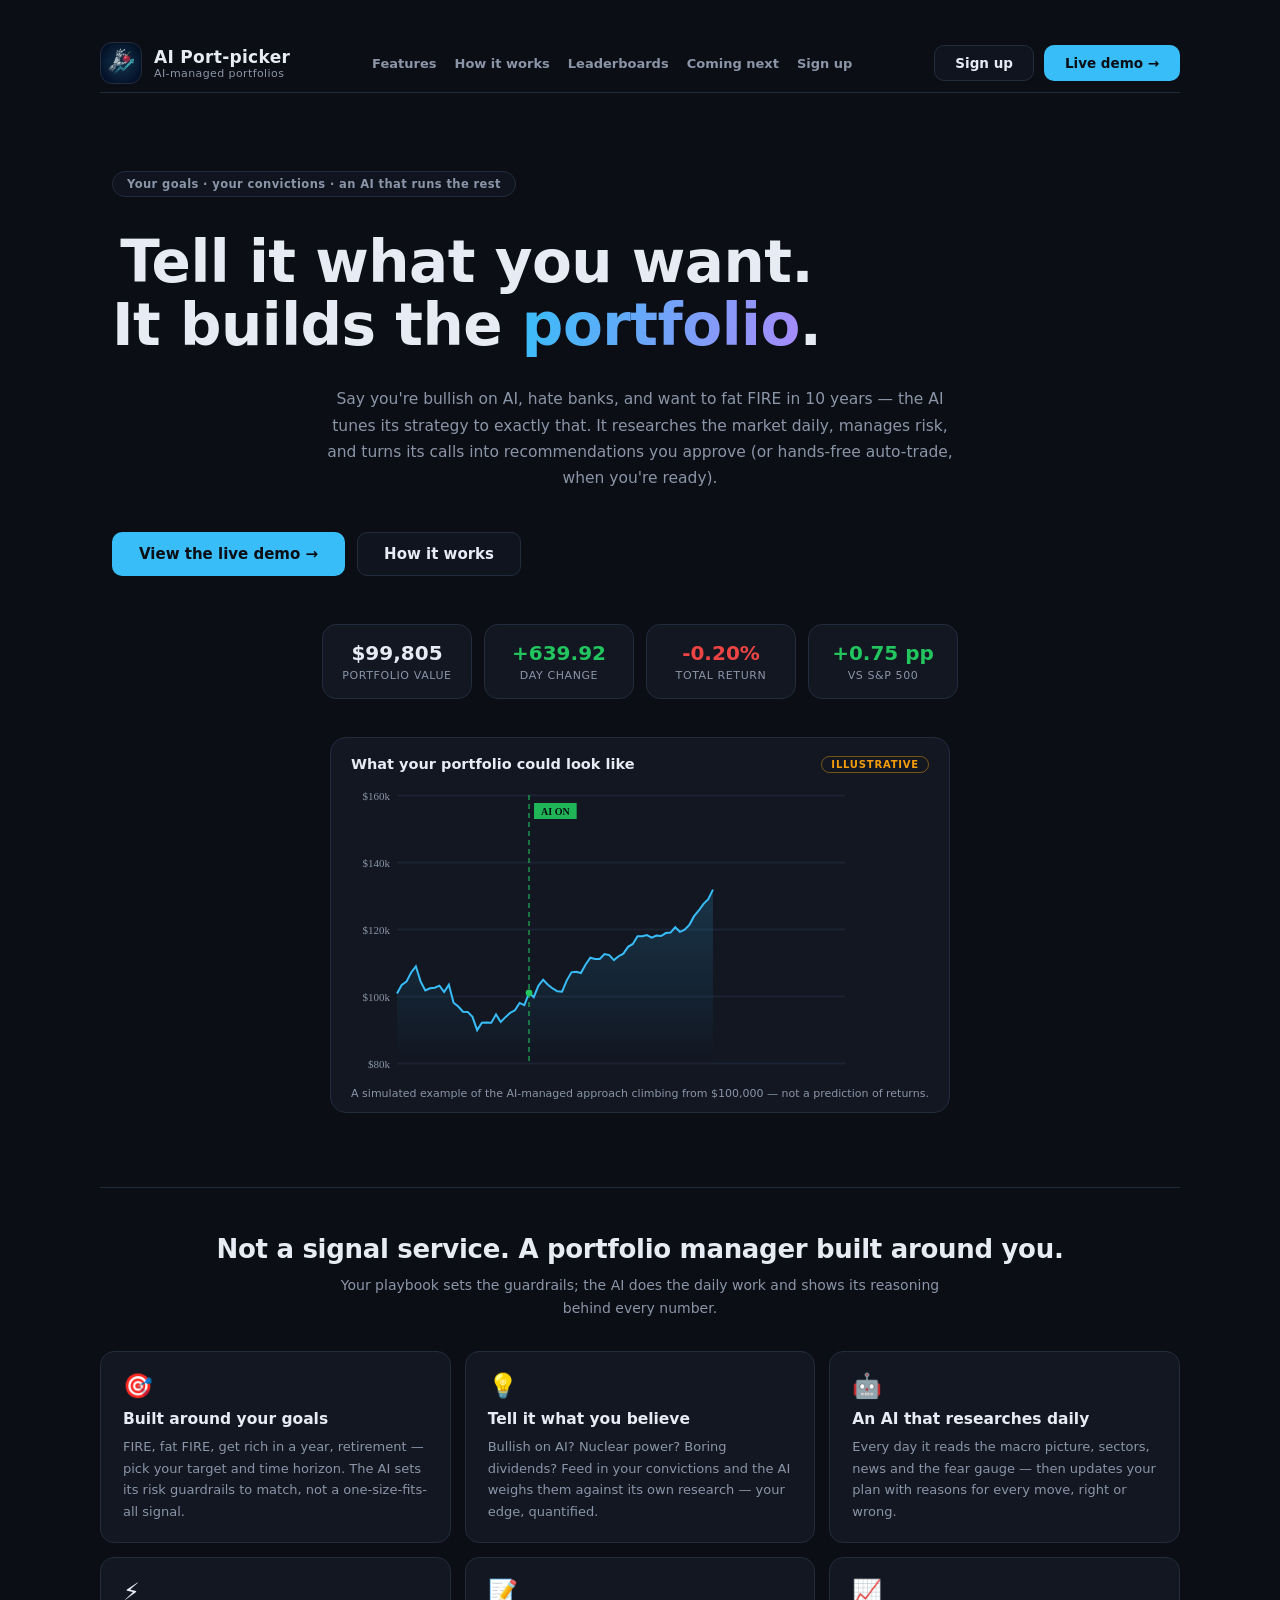
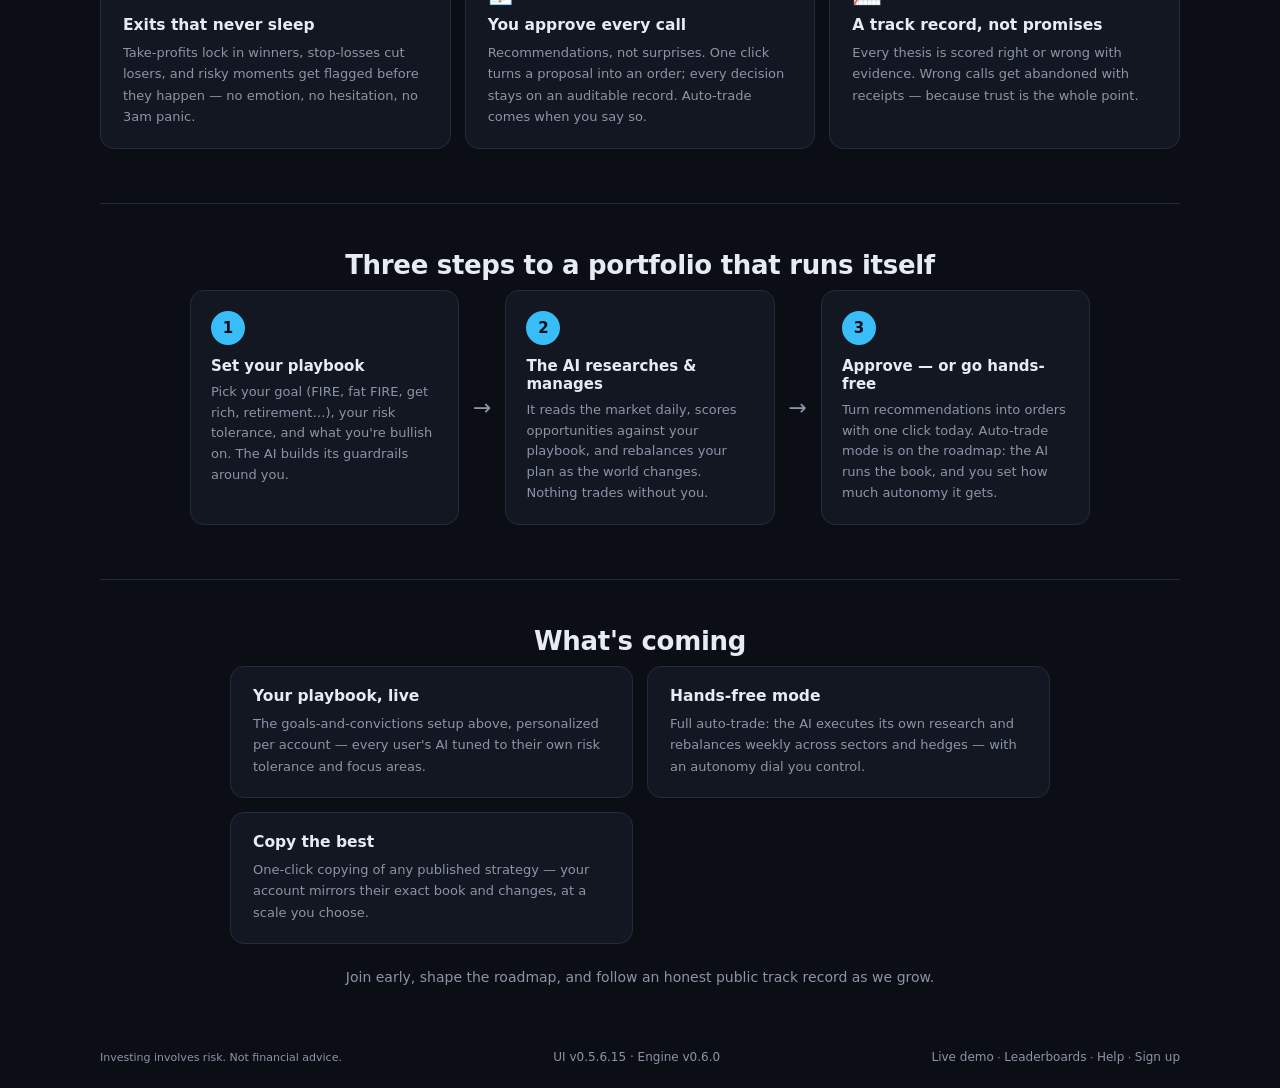
==== commit f5ed7617: "Dividends: track ex-date payouts + reinvest/sgov/cash policy (issue #13, site 0.5.6.15) Closes #13. " ====
--- a/index.html
+++ b/index.html
@@ -4,7 +4,7 @@
 <meta charset="UTF-8">
 <meta name="viewport" content="width=device-width, initial-scale=1.0">
 <title>AI Port-picker — Your Goals, Your Convictions, AI-Managed</title>
-<link rel="stylesheet" href="styles.css?v=54">
+<link rel="stylesheet" href="styles.css?v=55">
 </head>
 <!--
   Landing / marketing page. Static explainer + a sign-up preview (localStorage
--- a/styles.css
+++ b/styles.css
@@ -52,7 +52,6 @@
   .pill.tp{background:rgba(34,197,94,.14); color:var(--green);}
   .pill.sl{background:rgba(239,68,68,.14); color:var(--red);}
   .pill.warn{background:rgba(245,158,11,.16); color:var(--amber);}
-  .rebalBanner{border:1px solid rgba(245,158,11,.35); background:rgba(245,158,11,.08); color:var(--amber); border-radius:8px; padding:10px 14px; margin:14px 0; font-size:13px; line-height:1.5;}
   .badge{display:inline-block; padding:3px 10px; border-radius:20px; font-size:12px; font-weight:600;}
   .badge.pending{background:rgba(245,158,11,.14); color:var(--amber);}
   .badge.right{background:rgba(34,197,94,.16); color:var(--green);}
@@ -290,14 +289,27 @@
 .aiFearTable th{text-align:left; color:var(--muted); font-weight:600; font-size:11px; text-transform:uppercase; letter-spacing:.05em; padding:5px 8px; border-bottom:1px solid var(--border);}
 .aiFearTable td{padding:5px 8px; border-bottom:1px solid rgba(128,138,152,.12);}
 .aiWit{font-size:10.5px; color:var(--amber); font-weight:600;}
-.aiCtl{display:inline-flex; align-items:center; gap:8px; margin-left:auto;}
+.aiCtl{display:inline-flex; align-items:center; gap:8px; margin-left:auto; flex-wrap:wrap; justify-content:flex-end;}
 .aiModeLabel{font-size:10px; font-weight:700; letter-spacing:.08em; color:var(--muted);}
+.modeSwitch{display:inline-flex; align-items:center; gap:6px; background:rgba(11,14,20,.5); border:1px solid var(--border); border-radius:20px; padding:3px 10px;}
+.modeSwitch .modeLabel{font-size:10.5px; font-weight:700; color:var(--muted); transition:color .2s;}
+.modeSwitch .modeLabel.active{color:var(--txt);}
+.switch{position:relative; display:inline-block; width:42px; height:22px; flex:none;}
+.switch input{opacity:0; width:0; height:0;}
+.slider{position:absolute; cursor:pointer; inset:0; background:var(--panel2); border:1px solid var(--border); border-radius:22px; transition:.25s;}
+.slider:before{position:absolute; content:""; height:16px; width:16px; left:2px; bottom:2px; background:var(--muted); border-radius:50%; transition:.25s;}
+.switch input:checked + .slider{background:rgba(34,197,94,.18); border-color:rgba(34,197,94,.45);}
+.switch input:checked + .slider:before{transform:translateX(20px); background:var(--green);}
+.switch input:focus-visible + .slider{box-shadow:0 0 0 2px rgba(56,189,248,.25);}
 .biasWrap{display:inline-flex; align-items:center; gap:6px; background:rgba(11,14,20,.5); border:1px solid var(--border); border-radius:20px; padding:3px 10px;}
 .biasWrap input[type=range]{width:74px; accent-color:var(--blue); cursor:pointer;}
 .biasVal{font-size:12px; font-weight:800; color:var(--blue); min-width:14px; text-align:center;}
 .execAllBtn{background:rgba(34,197,94,.12); color:var(--green); border:1px solid rgba(34,197,94,.4); border-radius:8px; padding:4px 12px; font-size:11.5px; font-weight:700; cursor:pointer;}
 .execAllBtn:hover:not(:disabled){background:rgba(34,197,94,.25);}
 .execAllBtn:disabled{opacity:.4; cursor:not-allowed;}
+.aiRunBtn{background:rgba(56,189,248,.12); color:var(--blue); border:1px solid rgba(56,189,248,.4); border-radius:8px; padding:4px 12px; font-size:11.5px; font-weight:700; cursor:pointer;}
+.aiRunBtn:hover:not(:disabled){background:rgba(56,189,248,.22);}
+.aiRunBtn:disabled{opacity:.45; cursor:wait;}
 .portChg{font-size:11.5px; font-weight:600; margin-top:6px;}
 .portChg.pos{color:var(--green);} .portChg.neg{color:var(--red);}
 .sentIdx{font-weight:800;}
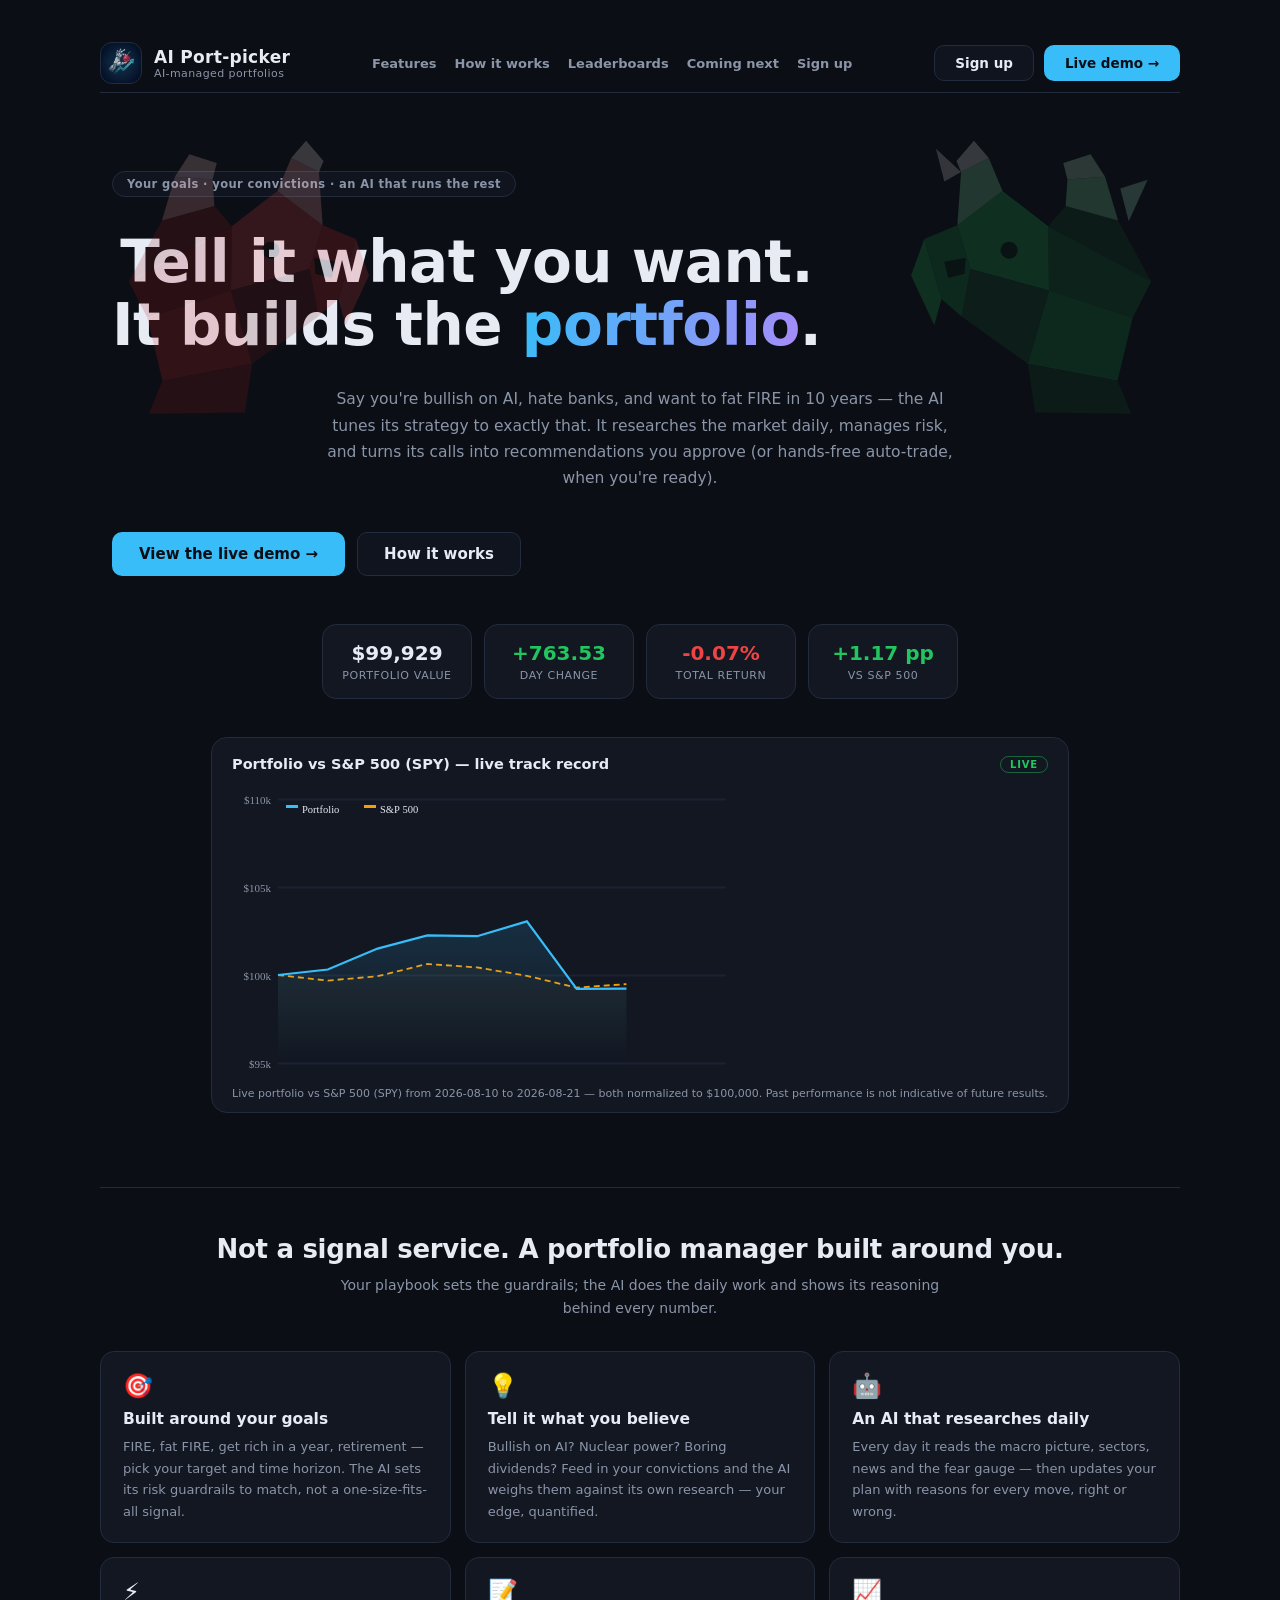
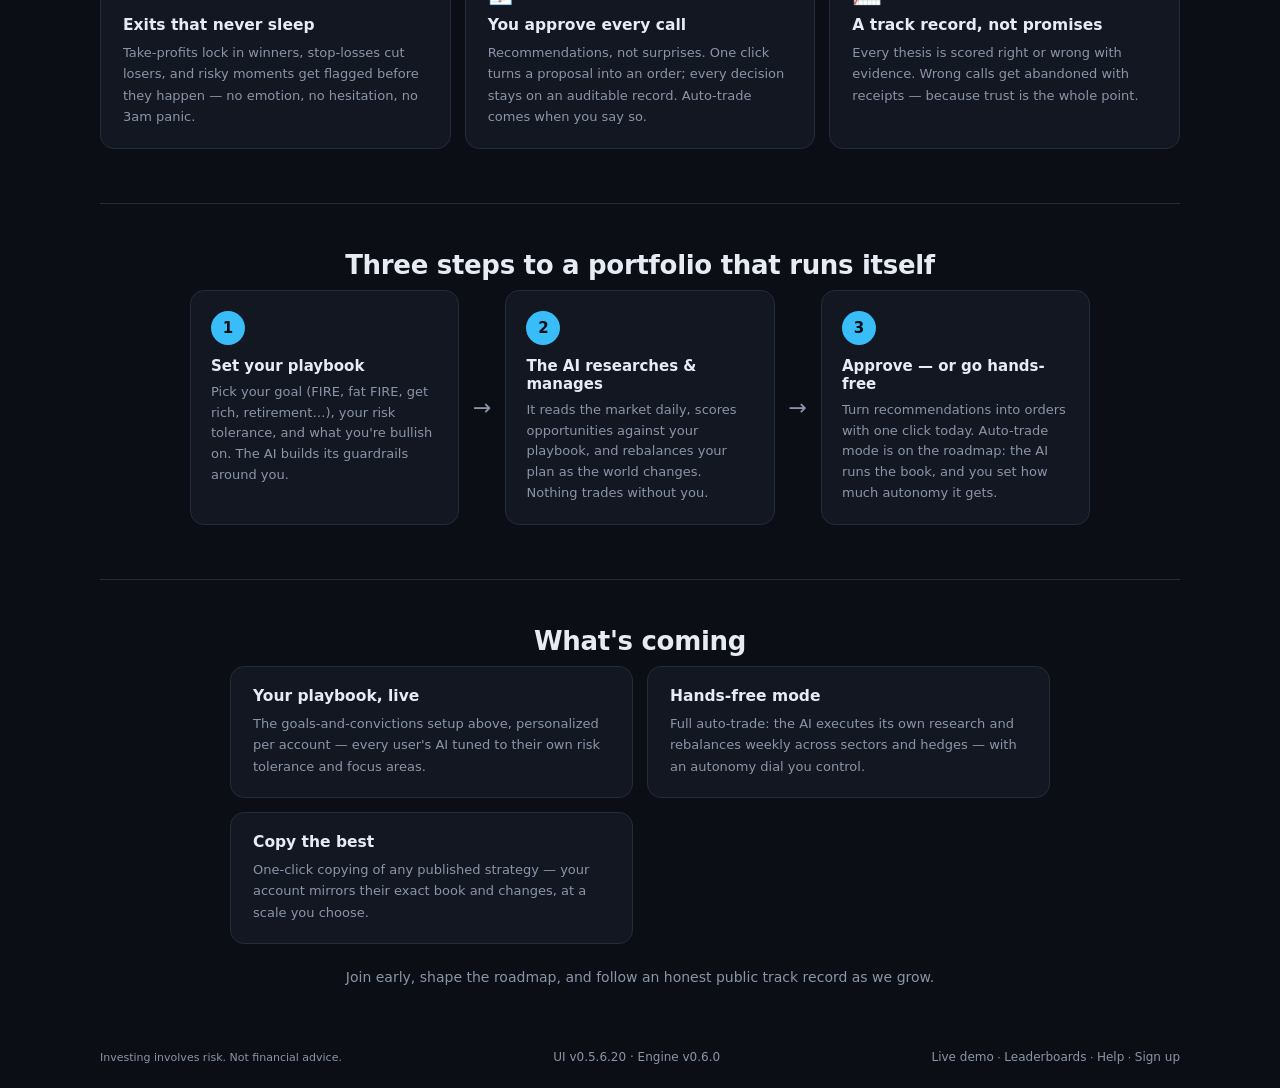
==== commit dbb362ff: "nas: checkpoint 0.5.6.16-20 after power blink - preserve working tree Base 9af9113, behind origin/ma" ====
--- a/index.html
+++ b/index.html
@@ -4,7 +4,7 @@
 <meta charset="UTF-8">
 <meta name="viewport" content="width=device-width, initial-scale=1.0">
 <title>AI Port-picker — Your Goals, Your Convictions, AI-Managed</title>
-<link rel="stylesheet" href="styles.css?v=55">
+<link rel="stylesheet" href="styles.css?v=57">
 </head>
 <!--
   Landing / marketing page. Static explainer + a sign-up preview (localStorage
@@ -40,6 +40,46 @@
 
   <!-- ================= HERO ================= -->
   <header class="landHero">
+    <!-- Polygon bear (left, red) / bull (right, green) — low-poly market pair -->
+    <div class="heroDecor" aria-hidden="true">
+      <svg class="heroBear" viewBox="0 0 120 120" xmlns="http://www.w3.org/2000/svg" role="img" aria-label="bear">
+        <!-- bear silhouette in reds — facing right, low-poly -->
+        <polygon points="18,52 32,30 52,26 58,34" fill="#991b1b"/>
+        <polygon points="18,52 58,34 56,58 24,66" fill="#b91c1c"/>
+        <polygon points="24,66 56,58 62,86 28,90" fill="#dc2626"/>
+        <polygon points="28,90 62,86 58,104 22,102" fill="#991b1b"/>
+        <polygon points="58,34 76,22 92,36 86,52 56,58" fill="#ef4444"/>
+        <polygon points="76,22 82,10 92,16 92,36" fill="#fca5a5"/>
+        <polygon points="82,10 88,4 94,12 92,16" fill="#fef2f2"/>
+        <polygon points="56,58 86,52 88,70 62,86" fill="#7f1d1d"/>
+        <polygon points="86,52 92,36 104,42 96,64 88,70" fill="#dc2626"/>
+        <polygon points="96,64 104,42 108,56 98,74" fill="#ef4444"/>
+        <polygon points="32,30 38,14 52,16 52,26" fill="#fca5a5"/>
+        <polygon points="38,14 44,6 54,10 52,16" fill="#fecaca"/>
+        <circle cx="72" cy="44" r="3.2" fill="#1f0a0a"/>
+        <polygon points="88,48 96,50 94,56 88,54" fill="#1f0a0a"/>
+      </svg>
+      <svg class="heroBull" viewBox="0 0 120 120" xmlns="http://www.w3.org/2000/svg" role="img" aria-label="bull">
+        <!-- bull silhouette in greens — facing left, low-poly -->
+        <polygon points="102,52 88,30 68,26 62,34" fill="#14532d"/>
+        <polygon points="102,52 62,34 64,58 96,66" fill="#15803d"/>
+        <polygon points="96,66 64,58 58,86 92,90" fill="#16a34a"/>
+        <polygon points="92,90 58,86 62,104 98,102" fill="#14532d"/>
+        <polygon points="62,34 44,22 28,36 34,52 64,58" fill="#22c55e"/>
+        <polygon points="44,22 38,10 28,16 28,36" fill="#86efac"/>
+        <polygon points="38,10 32,4 26,12 28,16" fill="#f0fdf4"/>
+        <polygon points="64,58 34,52 32,70 58,86" fill="#166534"/>
+        <polygon points="34,52 28,36 16,42 24,64 32,70" fill="#16a34a"/>
+        <polygon points="24,64 16,42 12,56 22,74" fill="#22c55e"/>
+        <polygon points="88,30 82,14 68,16 68,26" fill="#86efac"/>
+        <polygon points="82,14 76,6 66,10 68,16" fill="#bbf7d0"/>
+        <circle cx="48" cy="44" r="3.2" fill="#052e16"/>
+        <polygon points="32,48 24,50 26,56 32,54" fill="#052e16"/>
+        <!-- horns -->
+        <polygon points="28,16 18,8 22,20" fill="#e5e7eb"/>
+        <polygon points="92,30 98,14 88,18" fill="#a7f3d0"/>
+      </svg>
+    </div>
     <div class="heroBadge">Your goals &middot; your convictions &middot; an AI that runs the rest</div>
     <h1 class="landTitle">Tell it what you want.<br>It builds the <span class="grad">portfolio</span>.</h1>
     <p class="landSub">Say you're bullish on AI, hate banks, and want to fat FIRE in 10 years &mdash; the AI tunes its strategy to exactly that. It researches the market daily, manages risk, and turns its calls into recommendations you approve (or hands-free auto-trade, when you're ready).</p>
@@ -173,6 +213,37 @@
   </div>
 </div>
 
-<script src="landing.js?v=24" defer></script>
+<script src="landing.js?v=25" defer></script>
+<script>
+// Preview hook for bear/bull pickers — swaps hero art from localStorage.
+(function(){
+  try{
+    var rawB = localStorage.getItem('stockpicker.bear.pick');
+    if(rawB){
+      var d = JSON.parse(rawB);
+      if(d && d.svg){
+        var el = document.querySelector('.heroBear');
+        if(el){
+          var tmp = document.createElement('div'); tmp.innerHTML = d.svg.trim();
+          var ns = tmp.firstElementChild;
+          if(ns && ns.tagName.toLowerCase()==='svg'){ ns.setAttribute('class','heroBear'); ns.setAttribute('role','img'); ns.setAttribute('aria-label','bear'); el.replaceWith(ns); }
+        }
+      }
+    }
+    var rawU = localStorage.getItem('stockpicker.bull.pick');
+    if(rawU){
+      var d2 = JSON.parse(rawU);
+      if(d2 && d2.svg){
+        var el2 = document.querySelector('.heroBull');
+        if(el2){
+          var tmp2 = document.createElement('div'); tmp2.innerHTML = d2.svg.trim();
+          var ns2 = tmp2.firstElementChild;
+          if(ns2 && ns2.tagName.toLowerCase()==='svg'){ ns2.setAttribute('class','heroBull'); ns2.setAttribute('role','img'); ns2.setAttribute('aria-label','bull'); el2.replaceWith(ns2); }
+        }
+      }
+    }
+  }catch(e){}
+})();
+</script>
 </body>
 </html>
--- a/styles.css
+++ b/styles.css
@@ -356,7 +356,13 @@
 .landBtn.ghost{background:var(--panel2); color:var(--txt); border-color:var(--border);}
 .landBtn.ghost:hover{border-color:var(--blue); color:var(--blue);}
 .landBtn.big{padding:12px 26px; font-size:15px;}
-.landHero{text-align:center; padding:44px 12px 30px; position:relative;}
+.landHero{text-align:center; padding:44px 12px 30px; position:relative; overflow:hidden;}
+.heroDecor{position:absolute; inset:0; pointer-events:none; overflow:hidden;}
+.heroBear,.heroBull{position:absolute; top:8px; width:min(320px, 42vw); height:min(320px, 42vw); opacity:0.18;}
+.heroBear{left:-18px; transform:rotate(-4deg);}
+.heroBull{right:-18px; transform:rotate(4deg);}
+@media (max-width:900px){ .heroBear,.heroBull{width:min(220px, 44vw); height:min(220px, 44vw); opacity:0.13;} }
+@media (max-width:600px){ .heroBear,.heroBull{display:none;} }
 .heroBadge{display:inline-block; font-size:11.5px; font-weight:600; letter-spacing:.4px; color:var(--muted); border:1px solid var(--border); background:var(--panel2); border-radius:999px; padding:5px 14px; margin-bottom:22px;}
 .landTitle{font-size:clamp(34px, 6vw, 58px); line-height:1.08; font-weight:800; letter-spacing:-.5px; margin-bottom:18px;}
 .grad{background:linear-gradient(100deg, var(--blue), var(--violet)); -webkit-background-clip:text; background-clip:text; color:transparent;}
@@ -441,5 +447,5 @@
 .lbEmpty{color:var(--muted); font-size:13px; padding:22px 14px; text-align:center;}
 @media (max-width:560px){
   .lbHead, .lbRow{grid-template-columns:44px 1fr 72px 72px;}
-  .lbHead span:nth-child(3), .lbRow .lbAuthor, .lbHead span:nth-child(6), .lbRow .lbSh{display:none;}
+  .lbHead span:nth-child(3), .lbRow .lbAuthor, .lbHead span:nth-child(6), .lbRow .lbSortino{display:none;}
 }
